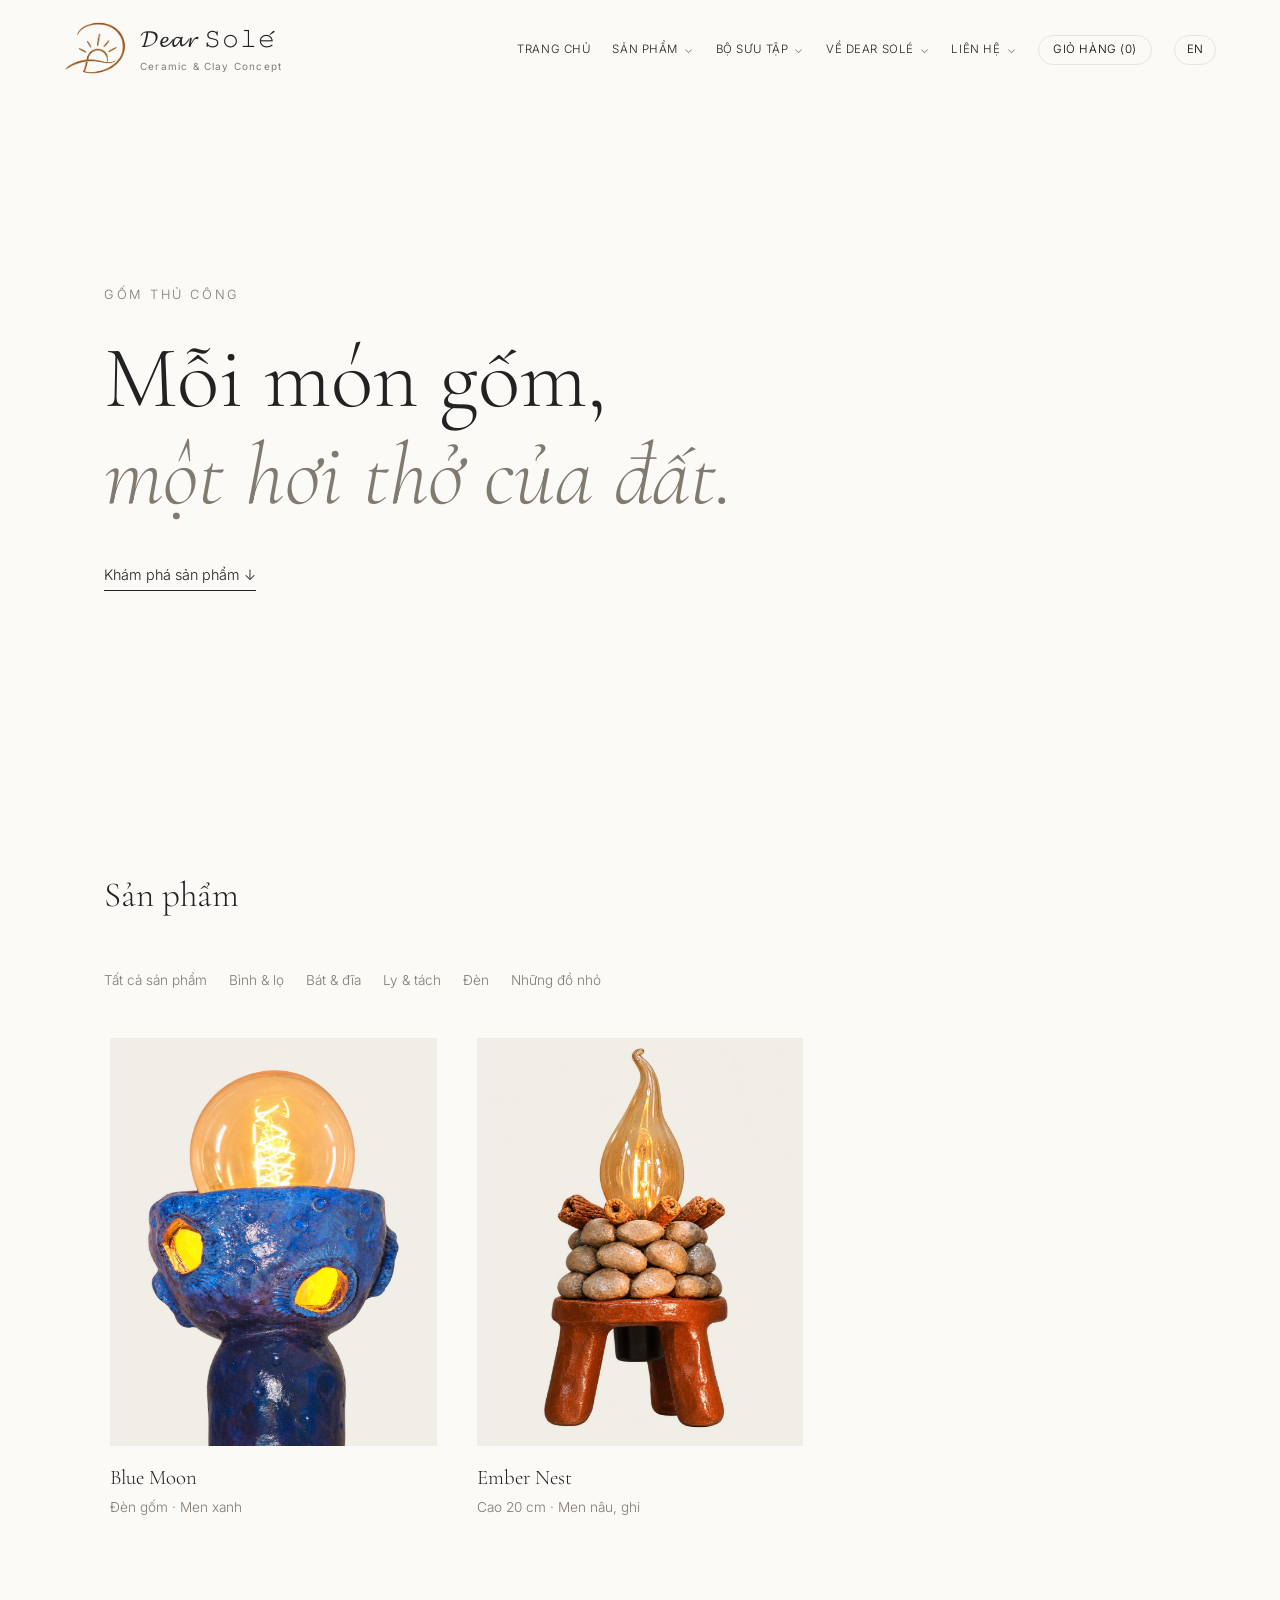
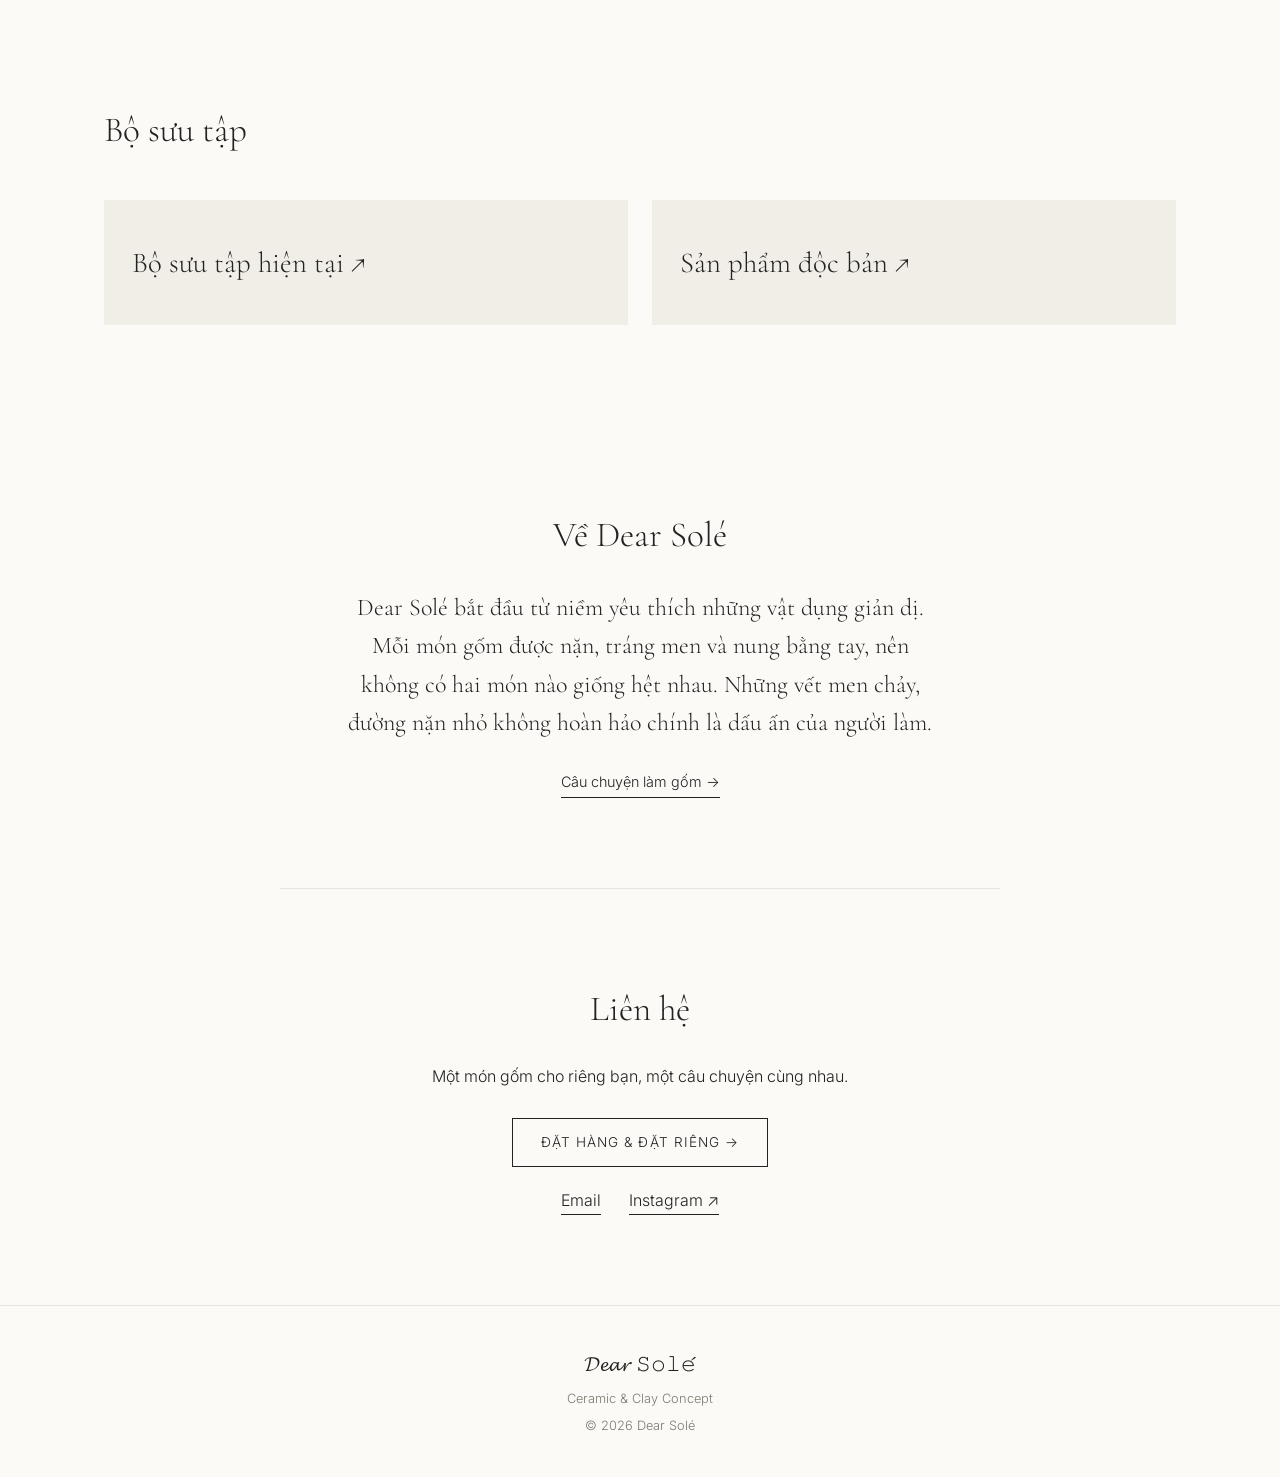
==== index.html @ e0fcdf58 "Remove sample products, keep Blue Moon and Ember Nest Co-Authored-By: Claude Sonnet 5.5 <noreply@ant" ====
<!doctype html>
<html lang="vi">
<head>
<meta charset="utf-8">
<meta name="viewport" content="width=device-width, initial-scale=1">
<title>Gốm thủ công — Dear Solé</title>
<meta name="description" content="Dear Solé — Ceramic &amp; Clay Concept. Khám phá gốm thủ công, bộ sưu tập và những món gốm dành cho đời sống hàng ngày.">
<link rel="canonical" href="https://loanbritavril.github.io/gomconcept/">
<link rel="preconnect" href="https://fonts.googleapis.com">
<link rel="preconnect" href="https://fonts.gstatic.com" crossorigin>
<link href="https://fonts.googleapis.com/css2?family=Cormorant+Garamond:ital,wght@0,300;0,400;1,300&family=Inter:wght@300;400;500&display=swap" rel="stylesheet">
<link rel="stylesheet" href="./assets/style.css">
</head>
<body>
<header class="nav">
  <a href="./" class="logo" aria-label="Dear Solé — Ceramic &amp; Clay Concept">
    <span class="logo-mark"><img src="./assets/exec-b38fa0b2-671f-40af-9a76-47e898eaf617.png" alt="" width="1254" height="1254"></span>
    <span class="logo-text"><span class="logo-name">𝓓𝓮𝓪𝓻 𝚂𝚘𝚕𝚎́</span><span class="logo-tagline">Ceramic &amp; Clay Concept</span></span>
  </a>
  <button class="menu-toggle" id="menuToggle" aria-expanded="false" aria-controls="mainNav" data-vi="Menu" data-en="Menu">Menu</button>
  <nav id="mainNav" aria-label="Điều hướng chính">
    <a href="./" data-vi="Trang chủ" data-en="Home">Trang chủ</a>
    <details class="nav-group"><summary data-vi="Sản phẩm" data-en="Products">Sản phẩm</summary><div class="dropdown">
      <a href="./san-pham/" data-vi="Tất cả sản phẩm" data-en="All products">Tất cả sản phẩm</a>
      <a href="./san-pham/binh-lo/" data-vi="Bình &amp; lọ" data-en="Vases &amp; vessels">Bình &amp; lọ</a>
      <a href="./san-pham/bat-dia/" data-vi="Bát &amp; đĩa" data-en="Bowls &amp; plates">Bát &amp; đĩa</a>
      <a href="./san-pham/ly-tach/" data-vi="Ly &amp; tách" data-en="Cups &amp; mugs">Ly &amp; tách</a>
      <a href="./san-pham/den/" data-vi="Đèn" data-en="Lamps">Đèn</a>
      <a href="./san-pham/nhung-do-nho/" data-vi="Những đồ nhỏ" data-en="Small objects">Những đồ nhỏ</a>
    </div></details>
    <details class="nav-group"><summary data-vi="Bộ sưu tập" data-en="Collections">Bộ sưu tập</summary><div class="dropdown">
      <a href="./bo-suu-tap/" data-vi="Bộ sưu tập hiện tại" data-en="Current collection">Bộ sưu tập hiện tại</a>
      <a href="./bo-suu-tap/doc-ban/" data-vi="Sản phẩm độc bản" data-en="One of a kind">Sản phẩm độc bản</a>
    </div></details>
    <details class="nav-group"><summary data-vi="Về Dear Solé" data-en="About Dear Solé">Về Dear Solé</summary><div class="dropdown">
      <a href="./ve-dear-sole/" data-vi="Câu chuyện làm gốm" data-en="Our pottery story">Câu chuyện làm gốm</a>
    </div></details>
    <details class="nav-group"><summary data-vi="Liên hệ" data-en="Contact">Liên hệ</summary><div class="dropdown">
      <a href="./lien-he/" data-vi="Đặt hàng &amp; đặt riêng" data-en="Orders &amp; commissions">Đặt hàng &amp; đặt riêng</a>
      <a href="mailto:dearsoleconcept@gmail.com">Email</a>
      <a href="https://www.instagram.com/dearsole.concept/" target="_blank" rel="noopener">Instagram ↗</a>
    </div></details>
    <button id="cartBtn" class="cart-btn" aria-label="Giỏ hàng / Cart"><span data-vi="Giỏ hàng" data-en="Cart">Giỏ hàng</span> (<span id="cartCount">0</span>)</button>
    <button id="lang" aria-label="Đổi ngôn ngữ / Switch language">EN</button>
  </nav>
</header>
<main id="top"><section class="hero"><p class="eyebrow" data-vi="Gốm thủ công" data-en="Handmade ceramics">Gốm thủ công</p><h1  data-vi="Mỗi món gốm,&lt;br&gt;&lt;em&gt;một hơi thở của đất.&lt;/em&gt;" data-en="Every piece,&lt;br&gt;&lt;em&gt;a breath of clay.&lt;/em&gt;">Mỗi món gốm,<br><em>một hơi thở của đất.</em></h1><a class="link" href="./san-pham/" data-vi="Khám phá sản phẩm ↓" data-en="Explore our pieces ↓">Khám phá sản phẩm ↓</a></section><section id="products"><div class="head"><h2  data-vi="Sản phẩm" data-en="Products">Sản phẩm</h2></div><div class="filters category-links" aria-label="Danh mục sản phẩm"><a href="./san-pham/" data-vi="Tất cả sản phẩm" data-en="All products">Tất cả sản phẩm</a><a href="./san-pham/binh-lo/" data-vi="Bình &amp; lọ" data-en="Vases &amp; vessels">Bình & lọ</a><a href="./san-pham/bat-dia/" data-vi="Bát &amp; đĩa" data-en="Bowls &amp; plates">Bát & đĩa</a><a href="./san-pham/ly-tach/" data-vi="Ly &amp; tách" data-en="Cups &amp; mugs">Ly & tách</a><a href="./san-pham/den/" data-vi="Đèn" data-en="Lamps">Đèn</a><a href="./san-pham/nhung-do-nho/" data-vi="Những đồ nhỏ" data-en="Small objects">Những đồ nhỏ</a></div><div class="grid"><button class="card" data-id="7"><div class="thumb"><img src="./assets/img/blue-moon-01.jpg" alt="Blue Moon" loading="lazy"></div><h3  data-vi="Blue Moon" data-en="Blue Moon">Blue Moon</h3><p  data-vi="Đèn gốm · Men xanh" data-en="Ceramic lamp · Blue glaze">Đèn gốm · Men xanh</p></button><button class="card" data-id="8"><div class="thumb"><img src="./assets/img/ember-nest-01.jpg" alt="Ember Nest" loading="lazy"></div><h3  data-vi="Ember Nest" data-en="Ember Nest">Ember Nest</h3><p  data-vi="Cao 20 cm · Men nâu, ghi" data-en="H 20 cm · Brown, grey glaze">Cao 20 cm · Men nâu, ghi</p></button></div></section><section id="collection"><div class="head"><h2  data-vi="Bộ sưu tập" data-en="Collections">Bộ sưu tập</h2></div><div class="collection-links"><a href="./bo-suu-tap/" data-vi="Bộ sưu tập hiện tại ↗" data-en="Current collection ↗">Bộ sưu tập hiện tại ↗</a><a href="./bo-suu-tap/doc-ban/" data-vi="Sản phẩm độc bản ↗" data-en="One of a kind ↗">Sản phẩm độc bản ↗</a></div></section><section id="story" class="story"><h2  data-vi="Về Dear Solé" data-en="About Dear Solé">Về Dear Solé</h2><p  data-vi="Dear Solé bắt đầu từ niềm yêu thích những vật dụng giản dị. Mỗi món gốm được nặn, tráng men và nung bằng tay, nên không có hai món nào giống hệt nhau. Những vết men chảy, đường nặn nhỏ không hoàn hảo chính là dấu ấn của người làm." data-en="Dear Solé began with a love for simple, everyday objects. Each piece is shaped, glazed and fired by hand, so no two are alike. Every drip of glaze and slight imperfection is the maker’s mark.">Dear Solé bắt đầu từ niềm yêu thích những vật dụng giản dị. Mỗi món gốm được nặn, tráng men và nung bằng tay, nên không có hai món nào giống hệt nhau. Những vết men chảy, đường nặn nhỏ không hoàn hảo chính là dấu ấn của người làm.</p><a class="link" href="./ve-dear-sole/" data-vi="Câu chuyện làm gốm →" data-en="Our pottery story →">Câu chuyện làm gốm →</a></section><section id="contact" class="contact"><h2  data-vi="Liên hệ" data-en="Contact">Liên hệ</h2><p  data-vi="Một món gốm cho riêng bạn, một câu chuyện cùng nhau." data-en="A piece of pottery for you, a story to share.">Một món gốm cho riêng bạn, một câu chuyện cùng nhau.</p><a class="btn" href="./lien-he/" data-vi="Đặt hàng &amp; đặt riêng →" data-en="Orders &amp; commissions →">Đặt hàng & đặt riêng →</a><p class="links"><a href="mailto:dearsoleconcept@gmail.com">Email</a><a href="https://www.instagram.com/dearsole.concept/" target="_blank" rel="noopener">Instagram ↗</a></p></section></main>
<footer><a href="./">𝓓𝓮𝓪𝓻 𝚂𝚘𝚕𝚎́</a><p>Ceramic &amp; Clay Concept</p><p>© <span id="y">2026</span> Dear Solé</p></footer>
<div class="modal" id="modal" role="dialog" aria-modal="true" aria-labelledby="mName" hidden>
  <div class="box"><button class="close" id="close" aria-label="Đóng / Close">×</button>
    <div class="img" id="mImg"></div><div class="info"><h3 id="mName"></h3><p id="mDesc"></p><p class="meta" id="mMeta"></p><p class="price" id="mPrice"></p><div class="gallery-thumbs" id="mGallery" aria-label="Ảnh sản phẩm / Product photos"></div>
    <div class="actions"><button type="button" class="btn btn-solid" id="mAdd"></button> <a class="btn" id="mBuy" href="./lien-he/" data-contact="./lien-he/"></a></div></div>
  </div>
</div>
<div class="cart-overlay" id="cartOverlay" hidden></div>
<aside class="cart" id="cart" role="dialog" aria-modal="true" aria-labelledby="cartTitle" hidden>
  <div class="cart-head"><h2 id="cartTitle" data-vi="Giỏ hàng" data-en="Your cart">Giỏ hàng</h2><button class="close" id="cartClose" aria-label="Đóng / Close">×</button></div>
  <div class="cart-body">
    <p class="cart-empty" id="cartEmpty" data-vi="Giỏ hàng đang trống." data-en="Your cart is empty.">Giỏ hàng đang trống.</p>
    <ul class="cart-items" id="cartItems"></ul>
    <p class="cart-total" id="cartTotal"></p>
    <form id="orderForm" novalidate>
      <h3 data-vi="Thông tin nhận hàng" data-en="Delivery details">Thông tin nhận hàng</h3>
      <label><span data-vi="Họ tên *" data-en="Full name *">Họ tên *</span><input name="name" required autocomplete="name"></label>
      <label><span data-vi="Số điện thoại *" data-en="Phone *">Số điện thoại *</span><input name="phone" type="tel" required autocomplete="tel"></label>
      <label><span data-vi="Địa chỉ giao hàng *" data-en="Delivery address *">Địa chỉ giao hàng *</span><textarea name="address" rows="2" required autocomplete="street-address"></textarea></label>
      <label><span data-vi="Email" data-en="Email">Email</span><input name="email" type="email" autocomplete="email"></label>
      <label><span data-vi="Ghi chú" data-en="Note">Ghi chú</span><textarea name="note" rows="2"></textarea></label>
      <p class="form-error" id="orderError" role="alert" hidden></p>
      <button class="btn btn-solid" type="submit" data-vi="Gửi đơn hàng qua email" data-en="Send order by email">Gửi đơn hàng qua email</button>
      <p class="cart-help" data-vi="Đơn sẽ mở trong ứng dụng email của bạn để gửi tới Dear Solé. Chúng tôi sẽ liên hệ xác nhận đơn, phí giao hàng và cách thanh toán." data-en="Your email app will open with the order ready to send to Dear Solé. We will contact you to confirm the order, shipping and payment.">Đơn sẽ mở trong ứng dụng email của bạn để gửi tới Dear Solé. Chúng tôi sẽ liên hệ xác nhận đơn, phí giao hàng và cách thanh toán.</p>
      <div class="cart-fallback" id="cartFallback" hidden>
        <p data-vi="Email chưa mở? Sao chép đơn và gửi tới dearsoleconcept@gmail.com hoặc nhắn Instagram." data-en="Email did not open? Copy the order and send it to dearsoleconcept@gmail.com or message us on Instagram.">Email chưa mở? Sao chép đơn và gửi tới dearsoleconcept@gmail.com hoặc nhắn Instagram.</p>
        <button type="button" class="link-btn" id="copyOrder" data-vi="Sao chép đơn hàng" data-en="Copy order">Sao chép đơn hàng</button>
        <button type="button" class="link-btn" id="clearCart" data-vi="Xóa giỏ hàng" data-en="Clear cart">Xóa giỏ hàng</button>
      </div>
    </form>
  </div>
</aside>
<script src="./assets/products.js"></script><script src="./assets/app.js"></script>
</body></html>
---- assets/style.css ----
:root{--bg:#fbfaf7;--ink:#222;--mute:#807a70;--line:#e8e4dc;--max:1200px}
*{box-sizing:border-box;margin:0}
html{scroll-behavior:smooth}
body{background:var(--bg);color:var(--ink);font:300 16px/1.7 Inter,sans-serif}
a{color:inherit;text-decoration:none}
h1,h2,h3,.logo{font-family:"Cormorant Garamond",serif;font-weight:300}
.nav{position:sticky;top:0;z-index:5;display:flex;justify-content:space-between;align-items:center;padding:18px 5vw;background:rgba(251,250,247,.92);backdrop-filter:blur(8px)}
.logo{display:flex;align-items:center;gap:12px;flex-shrink:0}
.logo-mark{display:block;position:relative;width:64px;height:64px;overflow:hidden;flex-shrink:0}
.logo-mark img{position:absolute;width:202.26%;height:auto;max-width:none;left:-50%;top:-59%}
.logo-text{display:flex;flex-direction:column;gap:6px}
.logo-name{font-size:1.5rem;letter-spacing:.04em;line-height:1.2}
.logo-tagline{font:400 .62rem/1.4 Inter,sans-serif;letter-spacing:.12em;color:var(--mute)}
.nav nav{display:flex;gap:28px;align-items:center;font-size:.85rem;letter-spacing:.08em;text-transform:uppercase}
.nav a:hover{color:var(--mute)}
#lang{background:none;border:1px solid var(--line);padding:4px 12px;font:inherit;cursor:pointer;border-radius:20px}
section{max-width:var(--max);margin:0 auto;padding:90px 5vw}
.hero{min-height:75vh;display:flex;flex-direction:column;justify-content:center}
.eyebrow{font-size:.8rem;letter-spacing:.2em;text-transform:uppercase;color:var(--mute);margin-bottom:24px}
h1{font-size:clamp(2.6rem,7vw,5.5rem);line-height:1.1}h1 em{color:var(--mute)}
.link{margin-top:40px;font-size:.9rem;border-bottom:1px solid var(--ink);align-self:flex-start;padding-bottom:2px}
h2{font-size:2.2rem}
.head{display:flex;justify-content:space-between;align-items:end;flex-wrap:wrap;gap:20px;margin-bottom:40px}
.filters{display:flex;gap:18px;flex-wrap:wrap}
.filters button{background:none;border:0;font:inherit;font-size:.85rem;color:var(--mute);cursor:pointer;padding:2px 0;border-bottom:1px solid transparent}
.filters button.on,.filters button:hover{color:var(--ink);border-color:var(--ink)}
.grid{display:grid;grid-template-columns:repeat(auto-fill,minmax(260px,1fr));gap:40px 28px}
.card{cursor:pointer;background:none;border:0;text-align:left;font:inherit;color:inherit}
.thumb{aspect-ratio:4/5;background:#f1eee7;display:grid;place-items:center;overflow:hidden;transition:background .3s}
.thumb svg,.thumb img{width:55%;transition:transform .5s}
.thumb img{width:100%;height:100%;object-fit:cover}
.card:hover .thumb{background:#ebe7de}.card:hover .thumb svg{transform:scale(1.05)}
.card h3{font-size:1.3rem;margin-top:14px}.card p{font-size:.85rem;color:var(--mute)}
.story,.contact{text-align:center;max-width:720px}
.story h2,.contact h2{margin-bottom:24px}
.story p{font-family:"Cormorant Garamond",serif;font-size:1.5rem;line-height:1.6}
.contact{border-top:1px solid var(--line)}.links{margin-top:20px;display:flex;gap:28px;justify-content:center}
.links a{border-bottom:1px solid var(--ink)}
footer{text-align:center;padding:40px;font-size:.8rem;color:var(--mute)}
.modal{position:fixed;inset:0;background:rgba(251,250,247,.96);z-index:10;display:grid;place-items:center;padding:20px}
.modal[hidden]{display:none}
.box{display:grid;grid-template-columns:1fr 1fr;gap:50px;max-width:960px;width:100%;position:relative;align-items:center}
.box .img{aspect-ratio:4/5;background:#f1eee7;display:grid;place-items:center}
.box .img svg{width:55%}.box .img img{width:100%;height:100%;object-fit:cover}
.info h3{font-size:2.4rem}.info p{margin-top:12px}.meta{color:var(--mute);font-size:.85rem}
.btn{display:inline-block;margin-top:28px;padding:12px 28px;border:1px solid var(--ink);font-size:.85rem;letter-spacing:.08em;text-transform:uppercase}
.btn:hover{background:var(--ink);color:var(--bg)}
.close{position:absolute;top:-40px;right:0;background:none;border:0;font-size:2rem;cursor:pointer}
@media(max-width:700px){.box{grid-template-columns:1fr;gap:20px;max-height:90vh;overflow:auto}.nav nav{gap:14px;font-size:.7rem}.nav{flex-wrap:wrap;gap:16px}.logo-mark{width:52px;height:52px}.logo-name{font-size:1.3rem}.logo-tagline{font-size:.58rem}.nav nav{flex-wrap:wrap} }
/* Site navigation and static catalogue pages */
.nav{gap:28px}.nav nav{gap:22px;font-size:.72rem;letter-spacing:.05em}
.nav-group{position:relative}.nav-group summary{cursor:pointer;list-style:none;white-space:nowrap;padding:10px 0}
.nav-group summary::-webkit-details-marker{display:none}.nav-group summary::after{content:'⌄';margin-left:6px;color:var(--mute)}
.dropdown{position:absolute;top:100%;left:-20px;min-width:220px;background:var(--bg);border:1px solid var(--line);padding:12px;box-shadow:0 12px 28px #2221;display:flex;flex-direction:column;gap:0;text-transform:none;letter-spacing:0;font-size:.85rem}
.dropdown a{padding:9px 12px}.dropdown a:hover,.dropdown a:focus-visible{background:#f1eee7}
.nav-group:last-of-type .dropdown{left:auto;right:0}.menu-toggle{display:none}
a:focus-visible,button:focus-visible,summary:focus-visible{outline:2px solid #9c7143;outline-offset:5px}
.page-intro{padding-bottom:28px}.page-intro h1{font-size:clamp(2.5rem,5vw,4.4rem);margin:28px 0 18px}.page-intro>p{color:var(--mute);max-width:620px}
.breadcrumb{font-size:.8rem;color:var(--mute);border-bottom:1px solid var(--line)}
.catalogue{padding-top:28px;min-height:45vh}.category-links{margin-bottom:40px;gap:22px}.category-links a{font-size:.85rem;color:var(--mute);padding:4px 0;border-bottom:1px solid transparent}.category-links .on,.category-links a:hover{color:var(--ink);border-color:var(--ink)}
.collection-links{display:grid;grid-template-columns:1fr 1fr;gap:24px}.collection-links a{padding:44px 28px;background:#f1eee7;font:300 1.8rem/1.3 'Cormorant Garamond',serif}.collection-links a:hover{background:#ebe7de}
.empty{padding:65px 24px;text-align:center;background:#f1eee7}.empty h2{margin-bottom:18px}.empty p{max-width:540px;margin:auto;color:var(--mute)}.empty .link,.story>.link{display:inline-block;margin-top:28px}
.article{padding-top:32px;max-width:800px}.article h2{margin-top:38px}.article p{margin-top:20px}.article.story p{font-size:1.4rem}.contact-options{display:grid;grid-template-columns:1fr 1fr;gap:24px;margin-top:36px}.contact-options a{border-bottom:1px solid var(--line);overflow-wrap:anywhere}
footer{border-top:1px solid var(--line)}footer>a{font-size:1.3rem;color:var(--ink)}footer p{margin-top:6px}
@media(max-width:1100px){.nav{flex-wrap:wrap}.menu-toggle{display:block;margin-left:auto;background:none;border:1px solid var(--line);padding:8px 14px;font:inherit;font-size:.8rem;cursor:pointer}.nav nav{display:none;width:100%;align-items:stretch;flex-direction:column;gap:6px}.nav nav.is-open{display:flex}.nav nav>a{padding:10px 0}.nav-group summary{padding:10px 0}.dropdown,.nav-group:last-of-type .dropdown{position:static;box-shadow:none;border:0;border-left:1px solid var(--line);margin:0 0 10px 8px;min-width:0;background:transparent}#lang{align-self:flex-start}.nav{padding:14px 5vw}.nav:has(.is-open){max-height:90vh;overflow-y:auto}}
@media(max-width:700px){.collection-links,.contact-options{grid-template-columns:1fr}.page-intro{padding-top:50px}section{scroll-margin-top:110px}.category-links{gap:12px 20px}.empty{padding:40px 20px}}
.gallery-thumbs{display:flex;gap:12px;margin-top:24px}.gallery-thumbs button{width:64px;height:80px;padding:3px;background:transparent;border:1px solid var(--line);cursor:pointer}.gallery-thumbs button[aria-pressed="true"]{border-color:var(--ink)}.gallery-thumbs img{width:100%;height:100%;object-fit:cover}.box .img{overflow:hidden}.box .img img{object-fit:contain}.box{max-height:85vh}.box .img{max-height:75vh}.thumb:has(img){background:#eee9e1}
@media(max-width:700px){.box .close{top:8px;right:8px;z-index:2;width:40px;height:40px;border-radius:50%;background:var(--bg);line-height:1}.box .img{max-height:none}}

/* Giỏ hàng */
.cart-btn{background:none;border:1px solid var(--line);padding:4px 14px;font:inherit;cursor:pointer;border-radius:20px;text-transform:inherit;letter-spacing:inherit}
.cart-btn:hover{border-color:var(--ink)}
.price{margin-top:10px;font-size:1.05rem}
.actions{display:flex;flex-wrap:wrap;gap:12px;align-items:center}
.btn-solid{background:var(--ink);color:var(--bg);cursor:pointer;font-family:inherit}
.btn-solid:hover{background:transparent;color:var(--ink)}
button.btn{font-family:inherit}
.cart-overlay{position:fixed;inset:0;background:rgba(34,34,34,.35);z-index:20}
.cart{position:fixed;top:0;right:0;bottom:0;width:min(440px,100vw);background:var(--bg);z-index:21;display:flex;flex-direction:column;box-shadow:-8px 0 30px rgba(0,0,0,.08)}
.cart[hidden],.cart-overlay[hidden]{display:none}
.cart-head{display:flex;justify-content:space-between;align-items:center;padding:20px 24px;border-bottom:1px solid var(--line)}
.cart-head h2{font-size:1.8rem}
.cart-head .close{background:none;border:0;font-size:2rem;cursor:pointer;line-height:1;width:40px;height:40px}
.cart-body{overflow:auto;padding:16px 24px 32px}
.cart-items{list-style:none;padding:0}
.cart-items li{display:grid;grid-template-columns:64px 1fr auto;gap:12px;align-items:center;padding:12px 0;border-bottom:1px solid var(--line)}
.cart-items .ci-img{width:64px;height:64px;background:#f1eee7;display:grid;place-items:center;overflow:hidden}
.cart-items .ci-img img{width:100%;height:100%;object-fit:cover}
.cart-items .ci-img svg{width:70%;height:70%}
.ci-name{font-family:"Cormorant Garamond",serif;font-size:1.15rem;line-height:1.2}
.ci-price{font-size:.85rem;color:var(--mute)}
.ci-qty{display:inline-flex;align-items:center;gap:6px;margin-top:6px}
.ci-qty button,.ci-remove{background:none;border:1px solid var(--line);width:28px;height:28px;cursor:pointer;font:inherit;border-radius:50%}
.ci-qty button:hover,.ci-remove:hover{border-color:var(--ink)}
.ci-remove{border:0;color:var(--mute);width:auto;padding:0 6px;font-size:.8rem;text-decoration:underline}
.cart-total{margin:16px 0 4px;font-size:1.1rem;text-align:right}
.cart-total small{display:block;color:var(--mute);font-size:.8rem}
#orderForm{margin-top:20px;display:grid;gap:12px}
#orderForm h3{font-size:1.4rem}
#orderForm label{display:grid;gap:4px;font-size:.85rem;color:var(--mute)}
#orderForm input,#orderForm textarea{font:inherit;color:var(--ink);padding:10px 12px;border:1px solid var(--line);background:#fff;border-radius:0}
#orderForm input:focus,#orderForm textarea:focus{outline:1px solid var(--ink)}
#orderForm .btn{margin-top:8px;justify-self:start}
.form-error{color:#a33;font-size:.85rem}
.cart-help,.cart-fallback p{font-size:.8rem;color:var(--mute);line-height:1.5}
.cart-fallback{display:grid;gap:8px;padding:12px;border:1px dashed var(--line)}
.link-btn{background:none;border:0;padding:0;font:inherit;font-size:.85rem;text-decoration:underline;cursor:pointer;text-align:left;justify-self:start}
@media(max-width:1100px){.cart-btn{align-self:flex-start}}
.cart-fallback[hidden],#orderForm[hidden]{display:none}
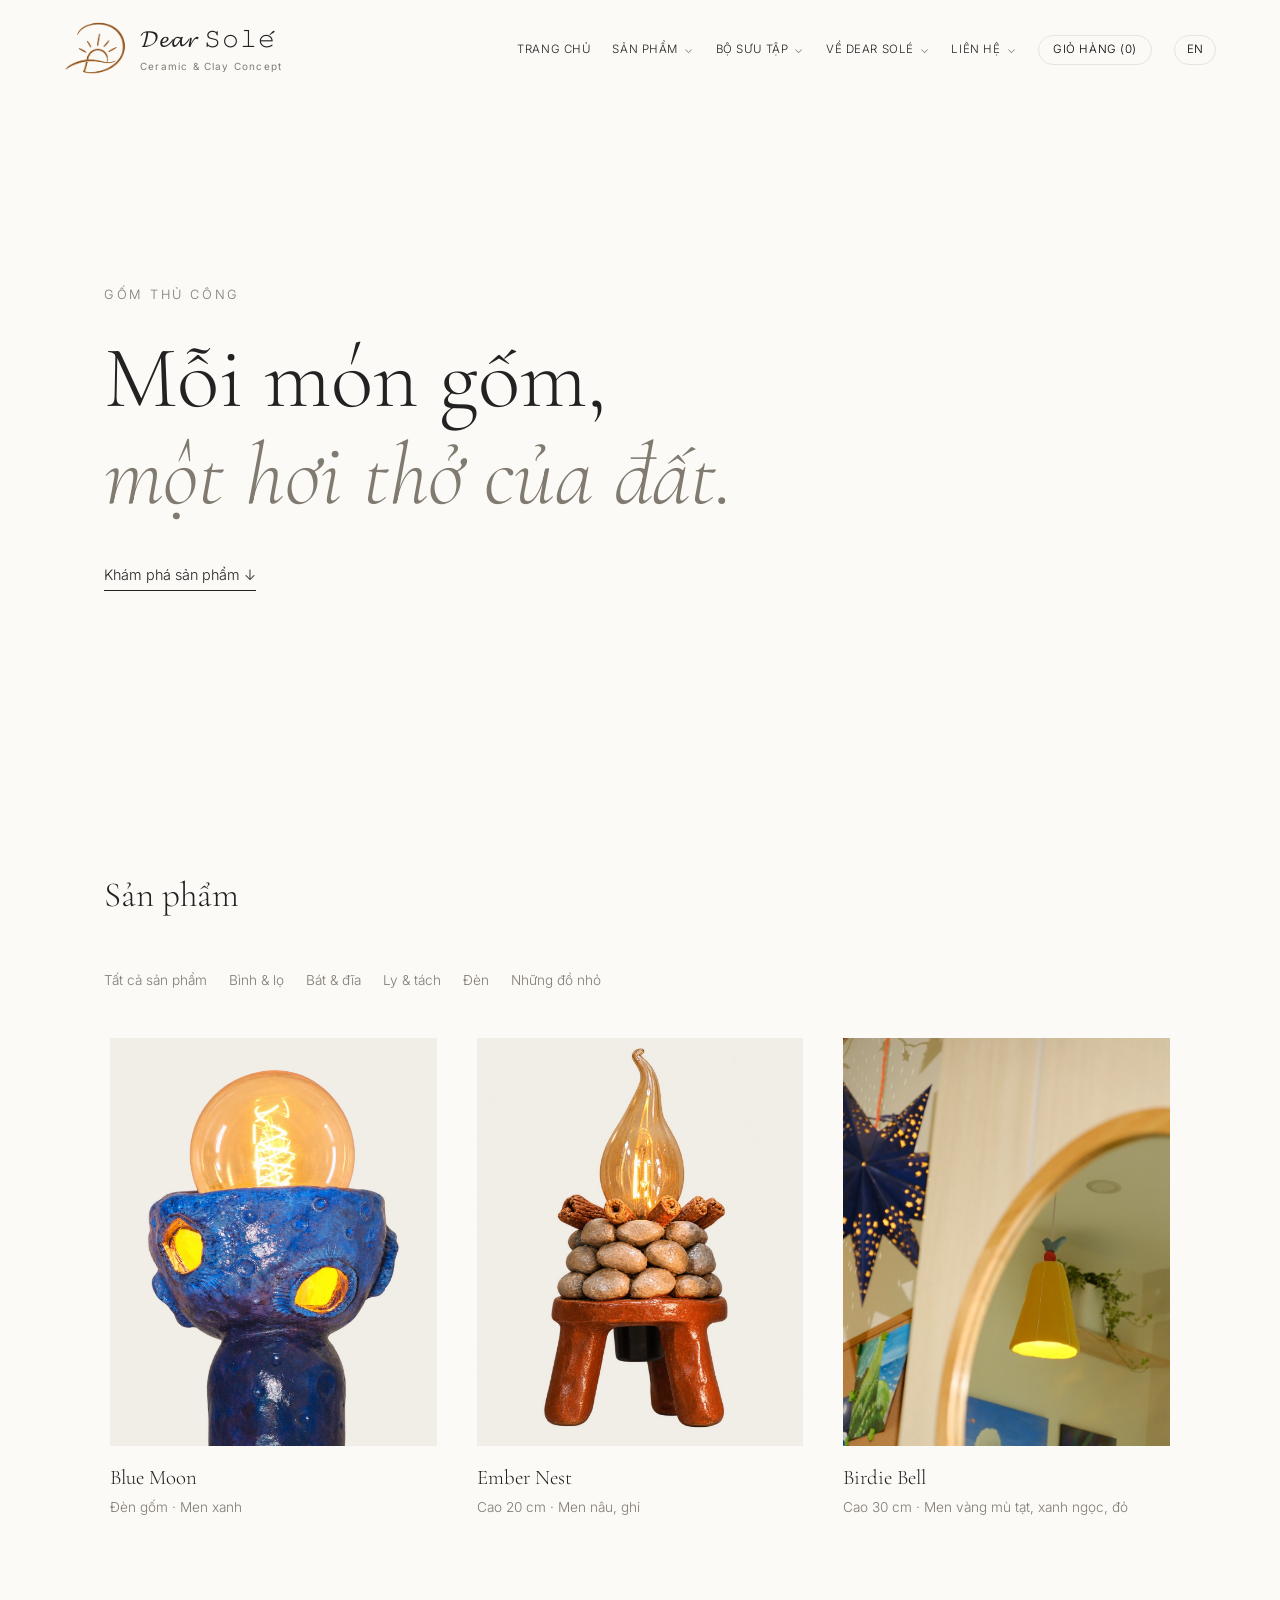
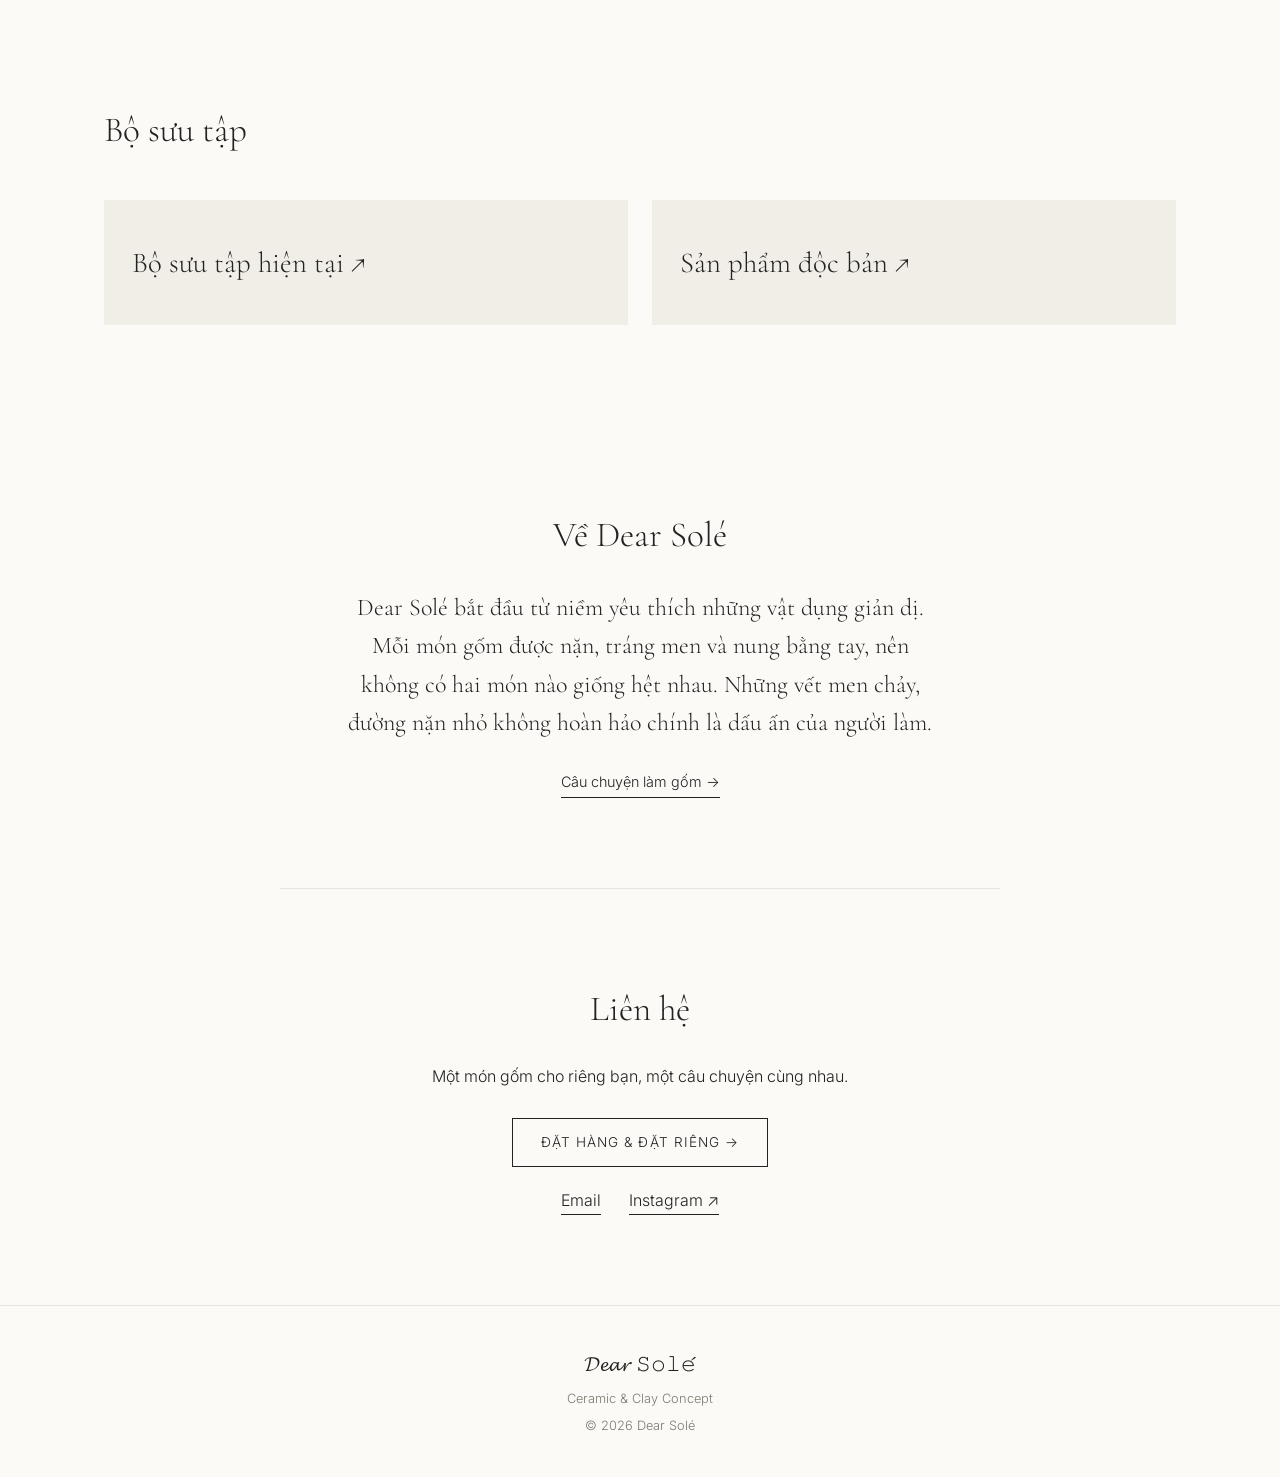
==== commit 8623485a: "Add Birdie Bell lamp and Mood Bloom magnet set - Birdie Bell (lamp, 699,000 VND) - Mood Bloom (small" ====
--- a/index.html
+++ b/index.html
@@ -44,7 +44,7 @@
     <button id="lang" aria-label="Đổi ngôn ngữ / Switch language">EN</button>
   </nav>
 </header>
-<main id="top"><section class="hero"><p class="eyebrow" data-vi="Gốm thủ công" data-en="Handmade ceramics">Gốm thủ công</p><h1  data-vi="Mỗi món gốm,&lt;br&gt;&lt;em&gt;một hơi thở của đất.&lt;/em&gt;" data-en="Every piece,&lt;br&gt;&lt;em&gt;a breath of clay.&lt;/em&gt;">Mỗi món gốm,<br><em>một hơi thở của đất.</em></h1><a class="link" href="./san-pham/" data-vi="Khám phá sản phẩm ↓" data-en="Explore our pieces ↓">Khám phá sản phẩm ↓</a></section><section id="products"><div class="head"><h2  data-vi="Sản phẩm" data-en="Products">Sản phẩm</h2></div><div class="filters category-links" aria-label="Danh mục sản phẩm"><a href="./san-pham/" data-vi="Tất cả sản phẩm" data-en="All products">Tất cả sản phẩm</a><a href="./san-pham/binh-lo/" data-vi="Bình &amp; lọ" data-en="Vases &amp; vessels">Bình & lọ</a><a href="./san-pham/bat-dia/" data-vi="Bát &amp; đĩa" data-en="Bowls &amp; plates">Bát & đĩa</a><a href="./san-pham/ly-tach/" data-vi="Ly &amp; tách" data-en="Cups &amp; mugs">Ly & tách</a><a href="./san-pham/den/" data-vi="Đèn" data-en="Lamps">Đèn</a><a href="./san-pham/nhung-do-nho/" data-vi="Những đồ nhỏ" data-en="Small objects">Những đồ nhỏ</a></div><div class="grid"><button class="card" data-id="7"><div class="thumb"><img src="./assets/img/blue-moon-01.jpg" alt="Blue Moon" loading="lazy"></div><h3  data-vi="Blue Moon" data-en="Blue Moon">Blue Moon</h3><p  data-vi="Đèn gốm · Men xanh" data-en="Ceramic lamp · Blue glaze">Đèn gốm · Men xanh</p></button><button class="card" data-id="8"><div class="thumb"><img src="./assets/img/ember-nest-01.jpg" alt="Ember Nest" loading="lazy"></div><h3  data-vi="Ember Nest" data-en="Ember Nest">Ember Nest</h3><p  data-vi="Cao 20 cm · Men nâu, ghi" data-en="H 20 cm · Brown, grey glaze">Cao 20 cm · Men nâu, ghi</p></button></div></section><section id="collection"><div class="head"><h2  data-vi="Bộ sưu tập" data-en="Collections">Bộ sưu tập</h2></div><div class="collection-links"><a href="./bo-suu-tap/" data-vi="Bộ sưu tập hiện tại ↗" data-en="Current collection ↗">Bộ sưu tập hiện tại ↗</a><a href="./bo-suu-tap/doc-ban/" data-vi="Sản phẩm độc bản ↗" data-en="One of a kind ↗">Sản phẩm độc bản ↗</a></div></section><section id="story" class="story"><h2  data-vi="Về Dear Solé" data-en="About Dear Solé">Về Dear Solé</h2><p  data-vi="Dear Solé bắt đầu từ niềm yêu thích những vật dụng giản dị. Mỗi món gốm được nặn, tráng men và nung bằng tay, nên không có hai món nào giống hệt nhau. Những vết men chảy, đường nặn nhỏ không hoàn hảo chính là dấu ấn của người làm." data-en="Dear Solé began with a love for simple, everyday objects. Each piece is shaped, glazed and fired by hand, so no two are alike. Every drip of glaze and slight imperfection is the maker’s mark.">Dear Solé bắt đầu từ niềm yêu thích những vật dụng giản dị. Mỗi món gốm được nặn, tráng men và nung bằng tay, nên không có hai món nào giống hệt nhau. Những vết men chảy, đường nặn nhỏ không hoàn hảo chính là dấu ấn của người làm.</p><a class="link" href="./ve-dear-sole/" data-vi="Câu chuyện làm gốm →" data-en="Our pottery story →">Câu chuyện làm gốm →</a></section><section id="contact" class="contact"><h2  data-vi="Liên hệ" data-en="Contact">Liên hệ</h2><p  data-vi="Một món gốm cho riêng bạn, một câu chuyện cùng nhau." data-en="A piece of pottery for you, a story to share.">Một món gốm cho riêng bạn, một câu chuyện cùng nhau.</p><a class="btn" href="./lien-he/" data-vi="Đặt hàng &amp; đặt riêng →" data-en="Orders &amp; commissions →">Đặt hàng & đặt riêng →</a><p class="links"><a href="mailto:dearsoleconcept@gmail.com">Email</a><a href="https://www.instagram.com/dearsole.concept/" target="_blank" rel="noopener">Instagram ↗</a></p></section></main>
+<main id="top"><section class="hero"><p class="eyebrow" data-vi="Gốm thủ công" data-en="Handmade ceramics">Gốm thủ công</p><h1  data-vi="Mỗi món gốm,&lt;br&gt;&lt;em&gt;một hơi thở của đất.&lt;/em&gt;" data-en="Every piece,&lt;br&gt;&lt;em&gt;a breath of clay.&lt;/em&gt;">Mỗi món gốm,<br><em>một hơi thở của đất.</em></h1><a class="link" href="./san-pham/" data-vi="Khám phá sản phẩm ↓" data-en="Explore our pieces ↓">Khám phá sản phẩm ↓</a></section><section id="products"><div class="head"><h2  data-vi="Sản phẩm" data-en="Products">Sản phẩm</h2></div><div class="filters category-links" aria-label="Danh mục sản phẩm"><a href="./san-pham/" data-vi="Tất cả sản phẩm" data-en="All products">Tất cả sản phẩm</a><a href="./san-pham/binh-lo/" data-vi="Bình &amp; lọ" data-en="Vases &amp; vessels">Bình & lọ</a><a href="./san-pham/bat-dia/" data-vi="Bát &amp; đĩa" data-en="Bowls &amp; plates">Bát & đĩa</a><a href="./san-pham/ly-tach/" data-vi="Ly &amp; tách" data-en="Cups &amp; mugs">Ly & tách</a><a href="./san-pham/den/" data-vi="Đèn" data-en="Lamps">Đèn</a><a href="./san-pham/nhung-do-nho/" data-vi="Những đồ nhỏ" data-en="Small objects">Những đồ nhỏ</a></div><div class="grid"><button class="card" data-id="7"><div class="thumb"><img src="./assets/img/blue-moon-01.jpg" alt="Blue Moon" loading="lazy"></div><h3  data-vi="Blue Moon" data-en="Blue Moon">Blue Moon</h3><p  data-vi="Đèn gốm · Men xanh" data-en="Ceramic lamp · Blue glaze">Đèn gốm · Men xanh</p></button><button class="card" data-id="8"><div class="thumb"><img src="./assets/img/ember-nest-01.jpg" alt="Ember Nest" loading="lazy"></div><h3  data-vi="Ember Nest" data-en="Ember Nest">Ember Nest</h3><p  data-vi="Cao 20 cm · Men nâu, ghi" data-en="H 20 cm · Brown, grey glaze">Cao 20 cm · Men nâu, ghi</p></button><button class="card" data-id="9"><div class="thumb"><img src="./assets/img/birdie-bell-01.jpg" alt="Birdie Bell" loading="lazy"></div><h3  data-vi="Birdie Bell" data-en="Birdie Bell">Birdie Bell</h3><p  data-vi="Cao 30 cm · Men vàng mù tạt, xanh ngọc, đỏ" data-en="H 30 cm · Mustard yellow, turquoise, red glaze">Cao 30 cm · Men vàng mù tạt, xanh ngọc, đỏ</p></button></div></section><section id="collection"><div class="head"><h2  data-vi="Bộ sưu tập" data-en="Collections">Bộ sưu tập</h2></div><div class="collection-links"><a href="./bo-suu-tap/" data-vi="Bộ sưu tập hiện tại ↗" data-en="Current collection ↗">Bộ sưu tập hiện tại ↗</a><a href="./bo-suu-tap/doc-ban/" data-vi="Sản phẩm độc bản ↗" data-en="One of a kind ↗">Sản phẩm độc bản ↗</a></div></section><section id="story" class="story"><h2  data-vi="Về Dear Solé" data-en="About Dear Solé">Về Dear Solé</h2><p  data-vi="Dear Solé bắt đầu từ niềm yêu thích những vật dụng giản dị. Mỗi món gốm được nặn, tráng men và nung bằng tay, nên không có hai món nào giống hệt nhau. Những vết men chảy, đường nặn nhỏ không hoàn hảo chính là dấu ấn của người làm." data-en="Dear Solé began with a love for simple, everyday objects. Each piece is shaped, glazed and fired by hand, so no two are alike. Every drip of glaze and slight imperfection is the maker’s mark.">Dear Solé bắt đầu từ niềm yêu thích những vật dụng giản dị. Mỗi món gốm được nặn, tráng men và nung bằng tay, nên không có hai món nào giống hệt nhau. Những vết men chảy, đường nặn nhỏ không hoàn hảo chính là dấu ấn của người làm.</p><a class="link" href="./ve-dear-sole/" data-vi="Câu chuyện làm gốm →" data-en="Our pottery story →">Câu chuyện làm gốm →</a></section><section id="contact" class="contact"><h2  data-vi="Liên hệ" data-en="Contact">Liên hệ</h2><p  data-vi="Một món gốm cho riêng bạn, một câu chuyện cùng nhau." data-en="A piece of pottery for you, a story to share.">Một món gốm cho riêng bạn, một câu chuyện cùng nhau.</p><a class="btn" href="./lien-he/" data-vi="Đặt hàng &amp; đặt riêng →" data-en="Orders &amp; commissions →">Đặt hàng & đặt riêng →</a><p class="links"><a href="mailto:dearsoleconcept@gmail.com">Email</a><a href="https://www.instagram.com/dearsole.concept/" target="_blank" rel="noopener">Instagram ↗</a></p></section></main>
 <footer><a href="./">𝓓𝓮𝓪𝓻 𝚂𝚘𝚕𝚎́</a><p>Ceramic &amp; Clay Concept</p><p>© <span id="y">2026</span> Dear Solé</p></footer>
 <div class="modal" id="modal" role="dialog" aria-modal="true" aria-labelledby="mName" hidden>
   <div class="box"><button class="close" id="close" aria-label="Đóng / Close">×</button>
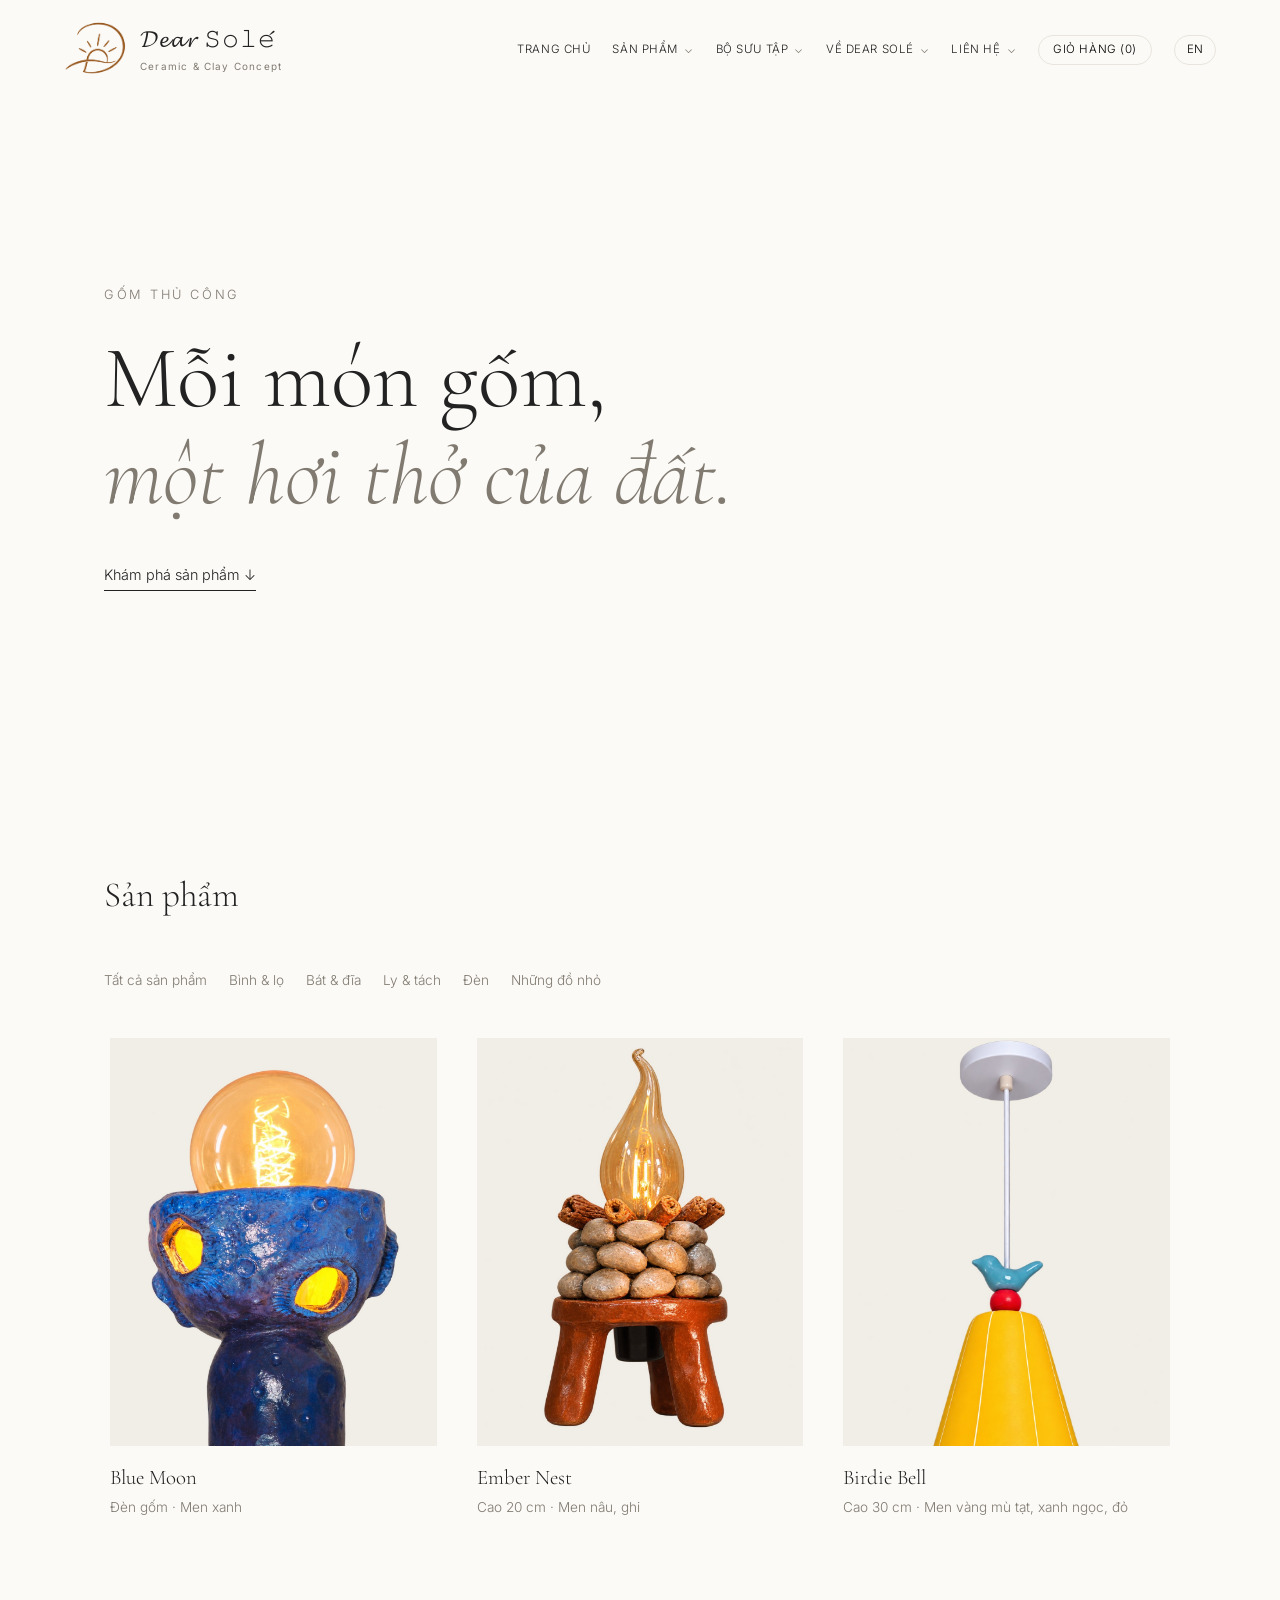
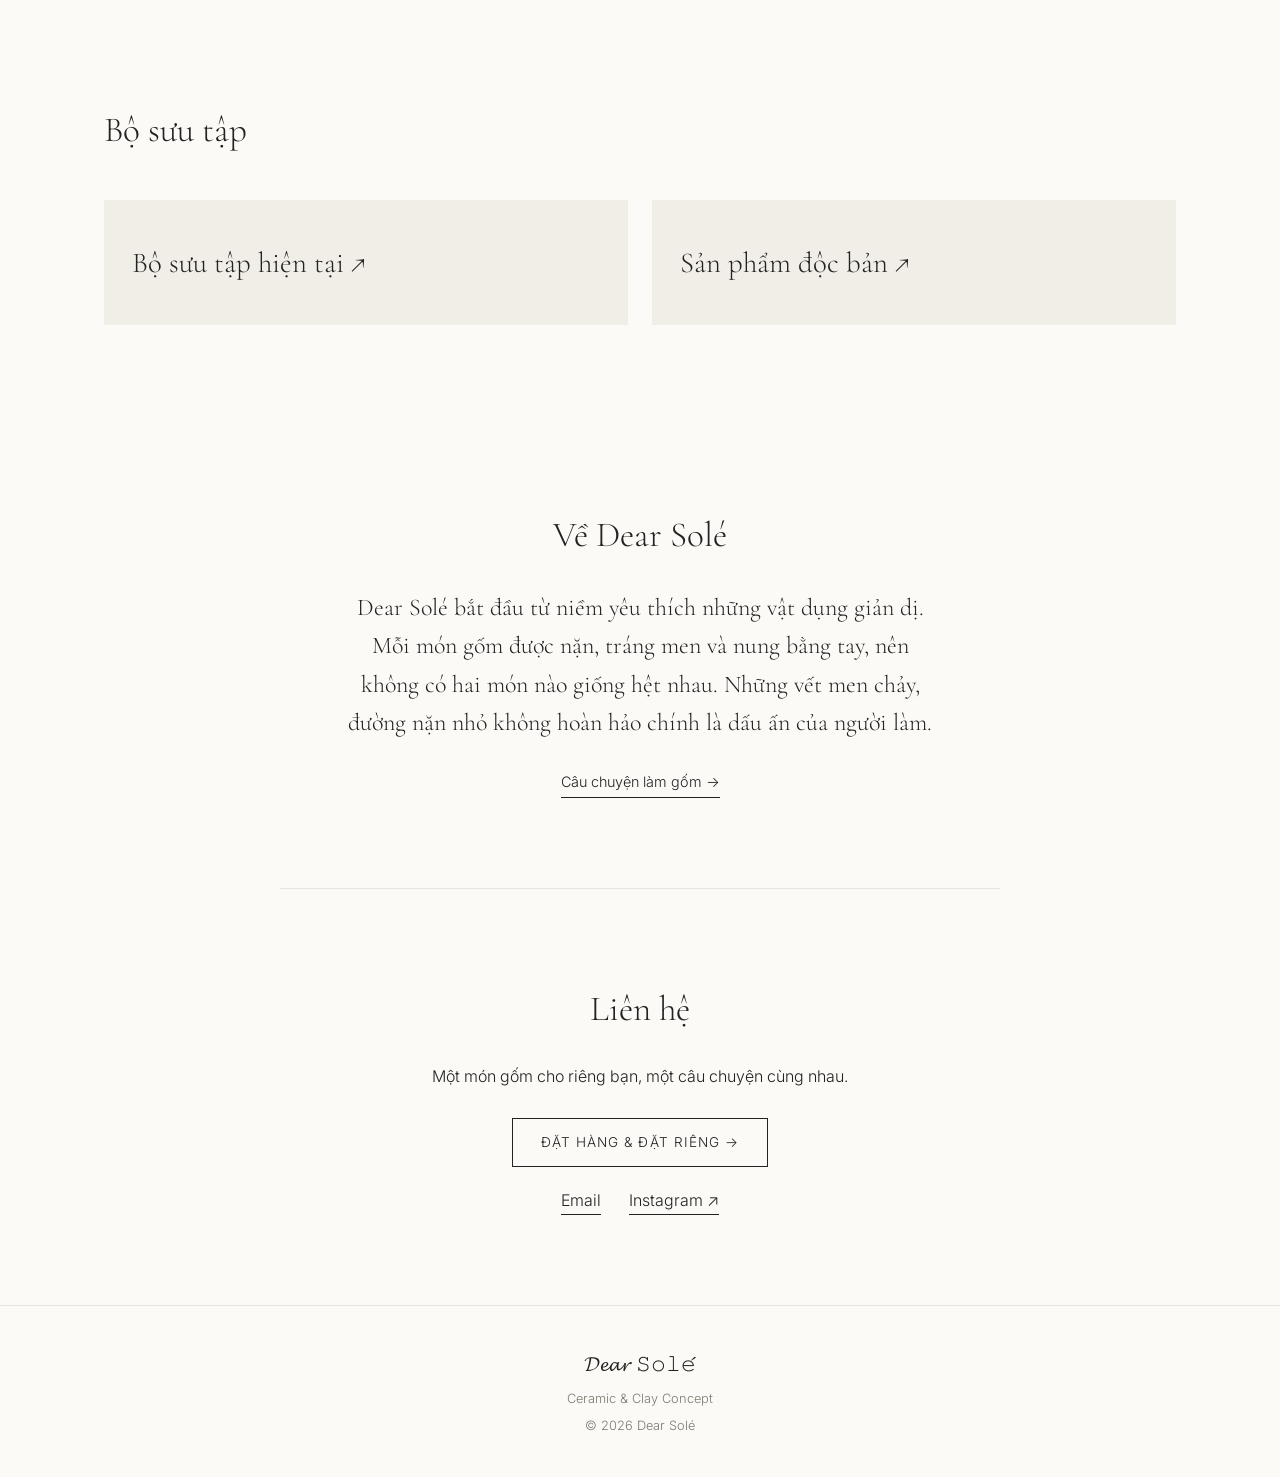
==== commit e6c774f1: "Use new cover filenames for Birdie Bell and Mood Bloom (bust image cache) Covers now load from *-cov" ====
--- a/index.html
+++ b/index.html
@@ -44,7 +44,7 @@
     <button id="lang" aria-label="Đổi ngôn ngữ / Switch language">EN</button>
   </nav>
 </header>
-<main id="top"><section class="hero"><p class="eyebrow" data-vi="Gốm thủ công" data-en="Handmade ceramics">Gốm thủ công</p><h1  data-vi="Mỗi món gốm,&lt;br&gt;&lt;em&gt;một hơi thở của đất.&lt;/em&gt;" data-en="Every piece,&lt;br&gt;&lt;em&gt;a breath of clay.&lt;/em&gt;">Mỗi món gốm,<br><em>một hơi thở của đất.</em></h1><a class="link" href="./san-pham/" data-vi="Khám phá sản phẩm ↓" data-en="Explore our pieces ↓">Khám phá sản phẩm ↓</a></section><section id="products"><div class="head"><h2  data-vi="Sản phẩm" data-en="Products">Sản phẩm</h2></div><div class="filters category-links" aria-label="Danh mục sản phẩm"><a href="./san-pham/" data-vi="Tất cả sản phẩm" data-en="All products">Tất cả sản phẩm</a><a href="./san-pham/binh-lo/" data-vi="Bình &amp; lọ" data-en="Vases &amp; vessels">Bình & lọ</a><a href="./san-pham/bat-dia/" data-vi="Bát &amp; đĩa" data-en="Bowls &amp; plates">Bát & đĩa</a><a href="./san-pham/ly-tach/" data-vi="Ly &amp; tách" data-en="Cups &amp; mugs">Ly & tách</a><a href="./san-pham/den/" data-vi="Đèn" data-en="Lamps">Đèn</a><a href="./san-pham/nhung-do-nho/" data-vi="Những đồ nhỏ" data-en="Small objects">Những đồ nhỏ</a></div><div class="grid"><button class="card" data-id="7"><div class="thumb"><img src="./assets/img/blue-moon-01.jpg" alt="Blue Moon" loading="lazy"></div><h3  data-vi="Blue Moon" data-en="Blue Moon">Blue Moon</h3><p  data-vi="Đèn gốm · Men xanh" data-en="Ceramic lamp · Blue glaze">Đèn gốm · Men xanh</p></button><button class="card" data-id="8"><div class="thumb"><img src="./assets/img/ember-nest-01.jpg" alt="Ember Nest" loading="lazy"></div><h3  data-vi="Ember Nest" data-en="Ember Nest">Ember Nest</h3><p  data-vi="Cao 20 cm · Men nâu, ghi" data-en="H 20 cm · Brown, grey glaze">Cao 20 cm · Men nâu, ghi</p></button><button class="card" data-id="9"><div class="thumb"><img src="./assets/img/birdie-bell-01.jpg" alt="Birdie Bell" loading="lazy"></div><h3  data-vi="Birdie Bell" data-en="Birdie Bell">Birdie Bell</h3><p  data-vi="Cao 30 cm · Men vàng mù tạt, xanh ngọc, đỏ" data-en="H 30 cm · Mustard yellow, turquoise, red glaze">Cao 30 cm · Men vàng mù tạt, xanh ngọc, đỏ</p></button></div></section><section id="collection"><div class="head"><h2  data-vi="Bộ sưu tập" data-en="Collections">Bộ sưu tập</h2></div><div class="collection-links"><a href="./bo-suu-tap/" data-vi="Bộ sưu tập hiện tại ↗" data-en="Current collection ↗">Bộ sưu tập hiện tại ↗</a><a href="./bo-suu-tap/doc-ban/" data-vi="Sản phẩm độc bản ↗" data-en="One of a kind ↗">Sản phẩm độc bản ↗</a></div></section><section id="story" class="story"><h2  data-vi="Về Dear Solé" data-en="About Dear Solé">Về Dear Solé</h2><p  data-vi="Dear Solé bắt đầu từ niềm yêu thích những vật dụng giản dị. Mỗi món gốm được nặn, tráng men và nung bằng tay, nên không có hai món nào giống hệt nhau. Những vết men chảy, đường nặn nhỏ không hoàn hảo chính là dấu ấn của người làm." data-en="Dear Solé began with a love for simple, everyday objects. Each piece is shaped, glazed and fired by hand, so no two are alike. Every drip of glaze and slight imperfection is the maker’s mark.">Dear Solé bắt đầu từ niềm yêu thích những vật dụng giản dị. Mỗi món gốm được nặn, tráng men và nung bằng tay, nên không có hai món nào giống hệt nhau. Những vết men chảy, đường nặn nhỏ không hoàn hảo chính là dấu ấn của người làm.</p><a class="link" href="./ve-dear-sole/" data-vi="Câu chuyện làm gốm →" data-en="Our pottery story →">Câu chuyện làm gốm →</a></section><section id="contact" class="contact"><h2  data-vi="Liên hệ" data-en="Contact">Liên hệ</h2><p  data-vi="Một món gốm cho riêng bạn, một câu chuyện cùng nhau." data-en="A piece of pottery for you, a story to share.">Một món gốm cho riêng bạn, một câu chuyện cùng nhau.</p><a class="btn" href="./lien-he/" data-vi="Đặt hàng &amp; đặt riêng →" data-en="Orders &amp; commissions →">Đặt hàng & đặt riêng →</a><p class="links"><a href="mailto:dearsoleconcept@gmail.com">Email</a><a href="https://www.instagram.com/dearsole.concept/" target="_blank" rel="noopener">Instagram ↗</a></p></section></main>
+<main id="top"><section class="hero"><p class="eyebrow" data-vi="Gốm thủ công" data-en="Handmade ceramics">Gốm thủ công</p><h1  data-vi="Mỗi món gốm,&lt;br&gt;&lt;em&gt;một hơi thở của đất.&lt;/em&gt;" data-en="Every piece,&lt;br&gt;&lt;em&gt;a breath of clay.&lt;/em&gt;">Mỗi món gốm,<br><em>một hơi thở của đất.</em></h1><a class="link" href="./san-pham/" data-vi="Khám phá sản phẩm ↓" data-en="Explore our pieces ↓">Khám phá sản phẩm ↓</a></section><section id="products"><div class="head"><h2  data-vi="Sản phẩm" data-en="Products">Sản phẩm</h2></div><div class="filters category-links" aria-label="Danh mục sản phẩm"><a href="./san-pham/" data-vi="Tất cả sản phẩm" data-en="All products">Tất cả sản phẩm</a><a href="./san-pham/binh-lo/" data-vi="Bình &amp; lọ" data-en="Vases &amp; vessels">Bình & lọ</a><a href="./san-pham/bat-dia/" data-vi="Bát &amp; đĩa" data-en="Bowls &amp; plates">Bát & đĩa</a><a href="./san-pham/ly-tach/" data-vi="Ly &amp; tách" data-en="Cups &amp; mugs">Ly & tách</a><a href="./san-pham/den/" data-vi="Đèn" data-en="Lamps">Đèn</a><a href="./san-pham/nhung-do-nho/" data-vi="Những đồ nhỏ" data-en="Small objects">Những đồ nhỏ</a></div><div class="grid"><button class="card" data-id="7"><div class="thumb"><img src="./assets/img/blue-moon-01.jpg" alt="Blue Moon" loading="lazy"></div><h3  data-vi="Blue Moon" data-en="Blue Moon">Blue Moon</h3><p  data-vi="Đèn gốm · Men xanh" data-en="Ceramic lamp · Blue glaze">Đèn gốm · Men xanh</p></button><button class="card" data-id="8"><div class="thumb"><img src="./assets/img/ember-nest-01.jpg" alt="Ember Nest" loading="lazy"></div><h3  data-vi="Ember Nest" data-en="Ember Nest">Ember Nest</h3><p  data-vi="Cao 20 cm · Men nâu, ghi" data-en="H 20 cm · Brown, grey glaze">Cao 20 cm · Men nâu, ghi</p></button><button class="card" data-id="9"><div class="thumb"><img src="./assets/img/birdie-bell-cover.jpg" alt="Birdie Bell" loading="lazy"></div><h3  data-vi="Birdie Bell" data-en="Birdie Bell">Birdie Bell</h3><p  data-vi="Cao 30 cm · Men vàng mù tạt, xanh ngọc, đỏ" data-en="H 30 cm · Mustard yellow, turquoise, red glaze">Cao 30 cm · Men vàng mù tạt, xanh ngọc, đỏ</p></button></div></section><section id="collection"><div class="head"><h2  data-vi="Bộ sưu tập" data-en="Collections">Bộ sưu tập</h2></div><div class="collection-links"><a href="./bo-suu-tap/" data-vi="Bộ sưu tập hiện tại ↗" data-en="Current collection ↗">Bộ sưu tập hiện tại ↗</a><a href="./bo-suu-tap/doc-ban/" data-vi="Sản phẩm độc bản ↗" data-en="One of a kind ↗">Sản phẩm độc bản ↗</a></div></section><section id="story" class="story"><h2  data-vi="Về Dear Solé" data-en="About Dear Solé">Về Dear Solé</h2><p  data-vi="Dear Solé bắt đầu từ niềm yêu thích những vật dụng giản dị. Mỗi món gốm được nặn, tráng men và nung bằng tay, nên không có hai món nào giống hệt nhau. Những vết men chảy, đường nặn nhỏ không hoàn hảo chính là dấu ấn của người làm." data-en="Dear Solé began with a love for simple, everyday objects. Each piece is shaped, glazed and fired by hand, so no two are alike. Every drip of glaze and slight imperfection is the maker’s mark.">Dear Solé bắt đầu từ niềm yêu thích những vật dụng giản dị. Mỗi món gốm được nặn, tráng men và nung bằng tay, nên không có hai món nào giống hệt nhau. Những vết men chảy, đường nặn nhỏ không hoàn hảo chính là dấu ấn của người làm.</p><a class="link" href="./ve-dear-sole/" data-vi="Câu chuyện làm gốm →" data-en="Our pottery story →">Câu chuyện làm gốm →</a></section><section id="contact" class="contact"><h2  data-vi="Liên hệ" data-en="Contact">Liên hệ</h2><p  data-vi="Một món gốm cho riêng bạn, một câu chuyện cùng nhau." data-en="A piece of pottery for you, a story to share.">Một món gốm cho riêng bạn, một câu chuyện cùng nhau.</p><a class="btn" href="./lien-he/" data-vi="Đặt hàng &amp; đặt riêng →" data-en="Orders &amp; commissions →">Đặt hàng & đặt riêng →</a><p class="links"><a href="mailto:dearsoleconcept@gmail.com">Email</a><a href="https://www.instagram.com/dearsole.concept/" target="_blank" rel="noopener">Instagram ↗</a></p></section></main>
 <footer><a href="./">𝓓𝓮𝓪𝓻 𝚂𝚘𝚕𝚎́</a><p>Ceramic &amp; Clay Concept</p><p>© <span id="y">2026</span> Dear Solé</p></footer>
 <div class="modal" id="modal" role="dialog" aria-modal="true" aria-labelledby="mName" hidden>
   <div class="box"><button class="close" id="close" aria-label="Đóng / Close">×</button>
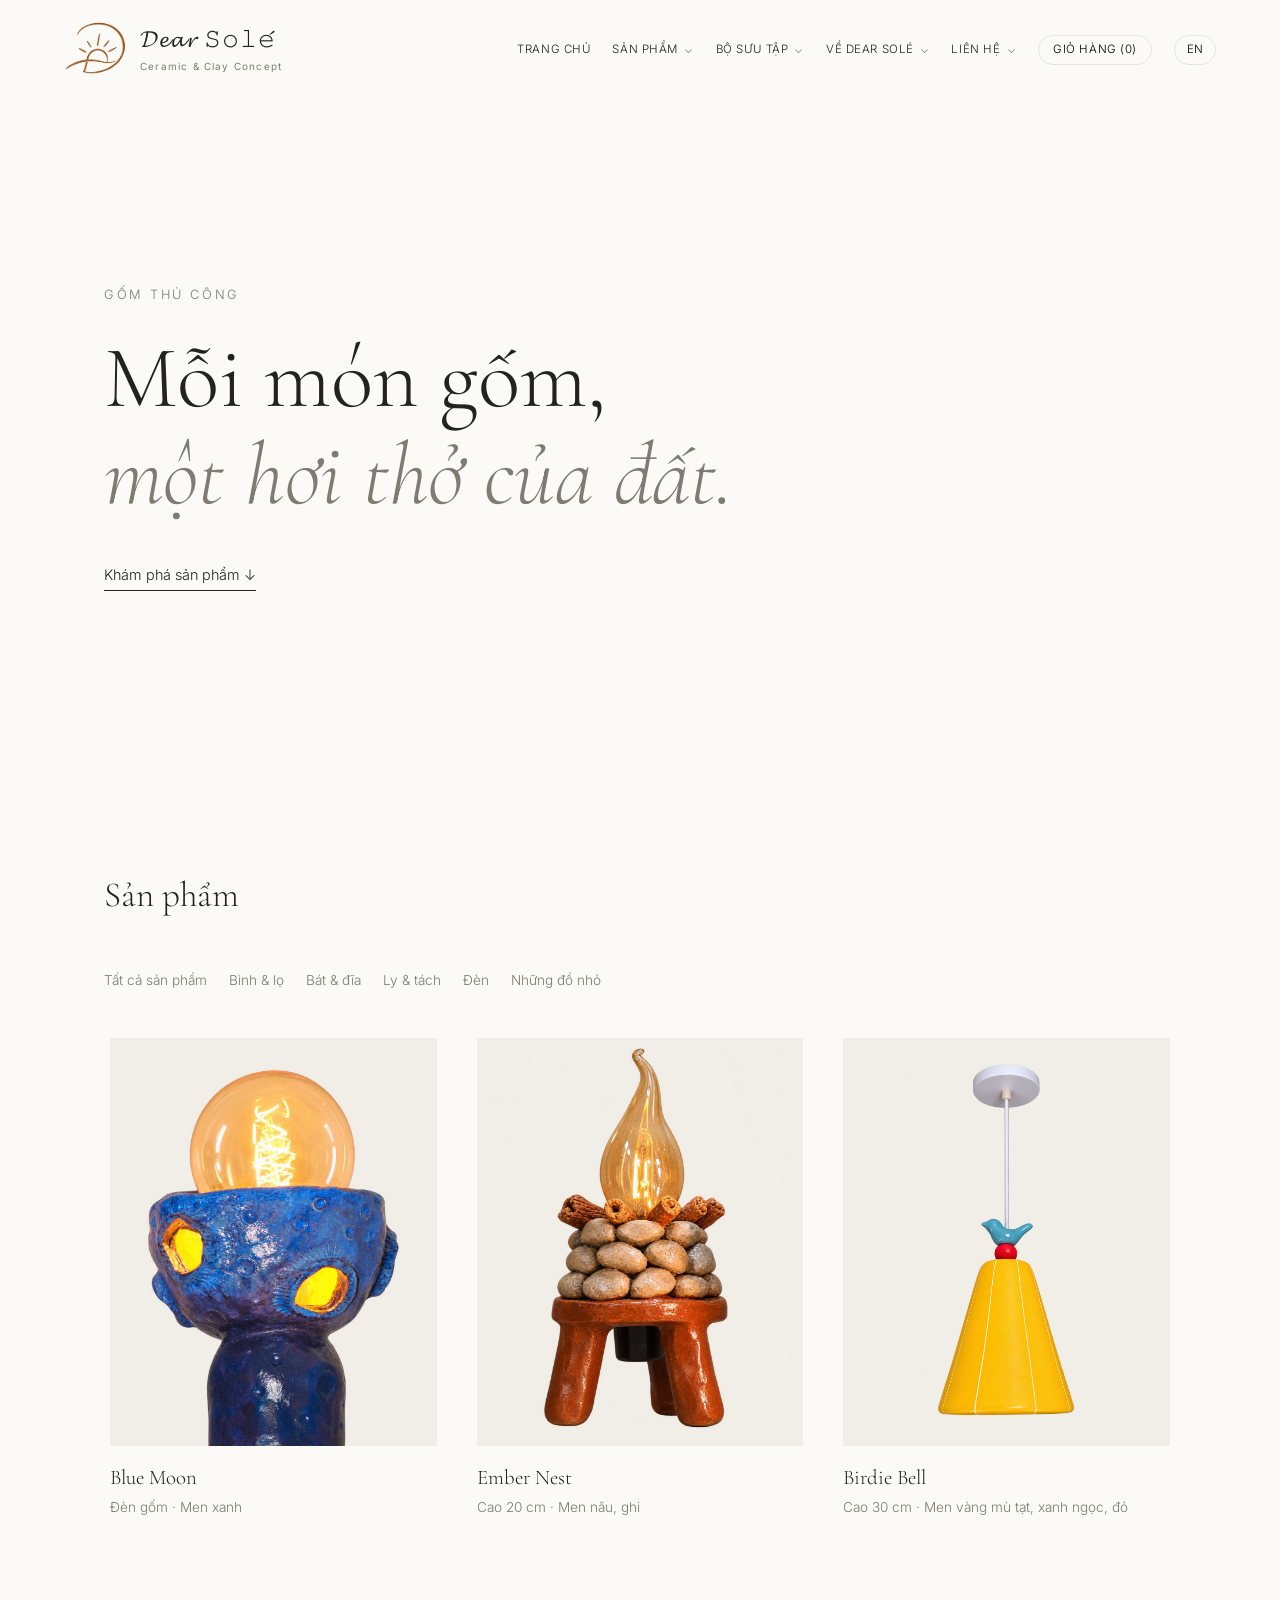
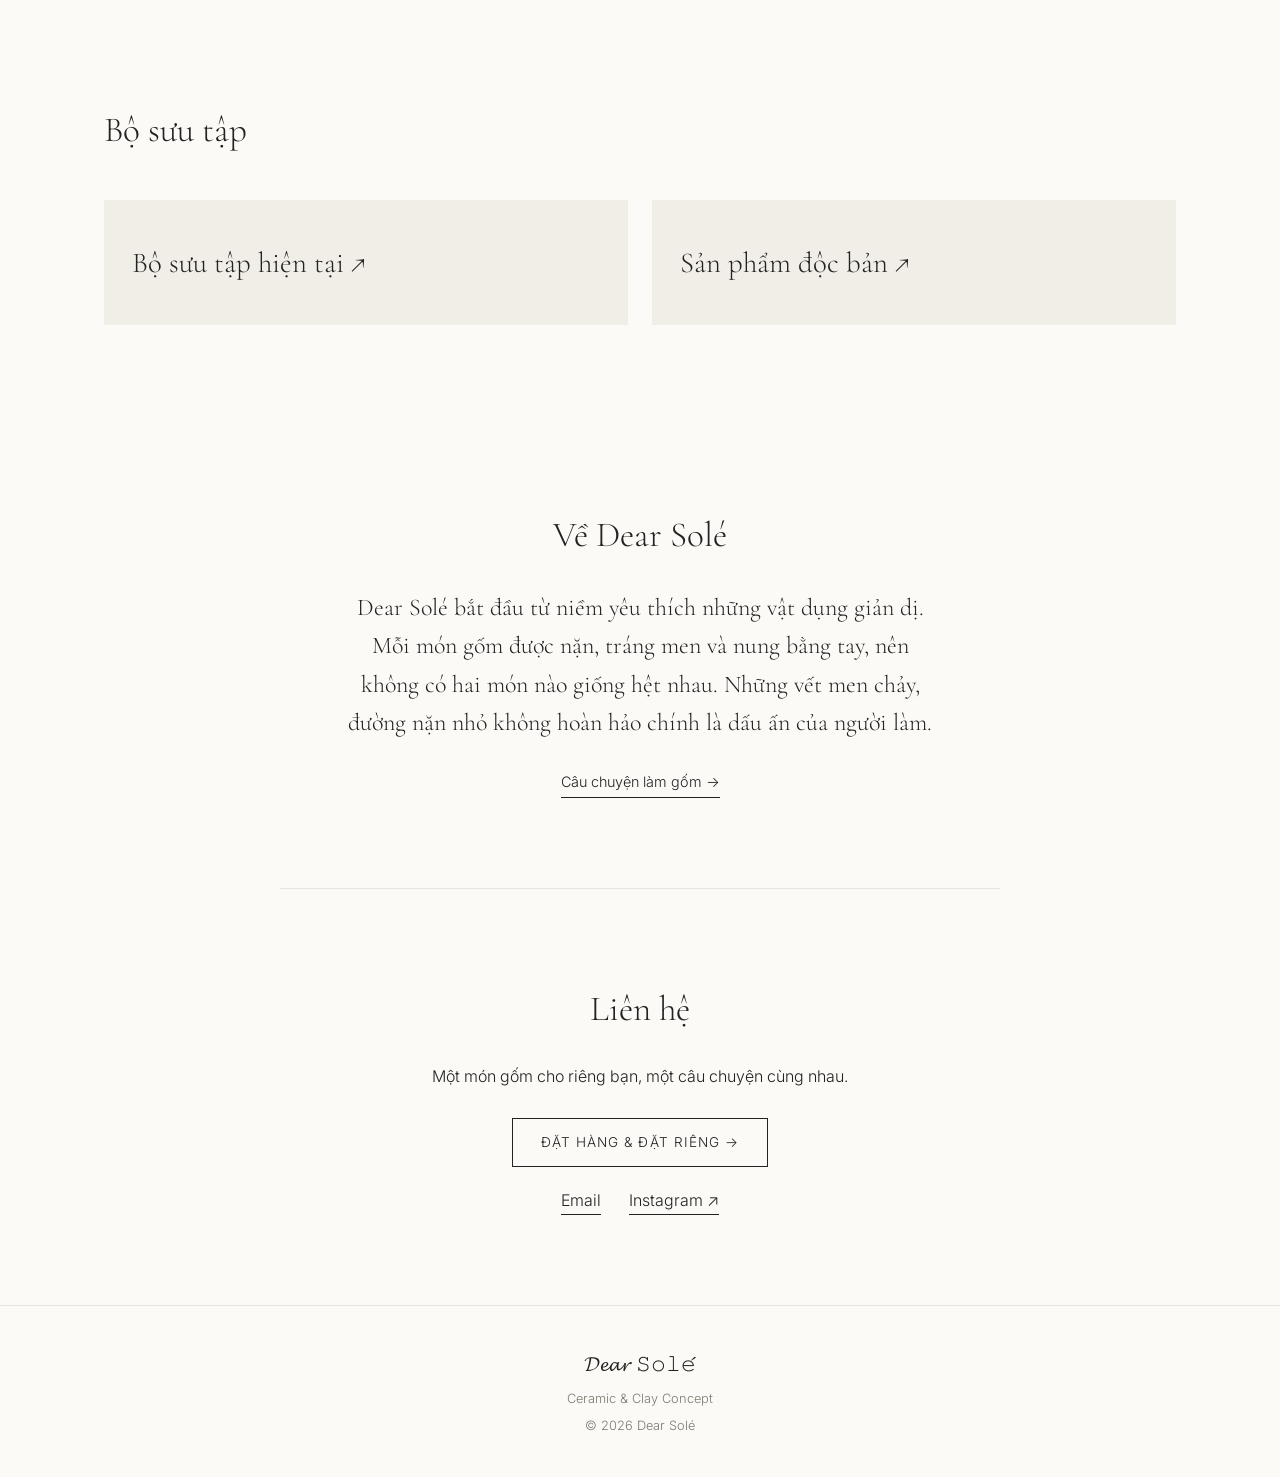
==== commit f8da8180: "Fit Birdie Bell and Mood Bloom covers fully inside the 4:5 frame Covers are padded onto a 4:5 cream " ====
--- a/index.html
+++ b/index.html
@@ -44,7 +44,7 @@
     <button id="lang" aria-label="Đổi ngôn ngữ / Switch language">EN</button>
   </nav>
 </header>
-<main id="top"><section class="hero"><p class="eyebrow" data-vi="Gốm thủ công" data-en="Handmade ceramics">Gốm thủ công</p><h1  data-vi="Mỗi món gốm,&lt;br&gt;&lt;em&gt;một hơi thở của đất.&lt;/em&gt;" data-en="Every piece,&lt;br&gt;&lt;em&gt;a breath of clay.&lt;/em&gt;">Mỗi món gốm,<br><em>một hơi thở của đất.</em></h1><a class="link" href="./san-pham/" data-vi="Khám phá sản phẩm ↓" data-en="Explore our pieces ↓">Khám phá sản phẩm ↓</a></section><section id="products"><div class="head"><h2  data-vi="Sản phẩm" data-en="Products">Sản phẩm</h2></div><div class="filters category-links" aria-label="Danh mục sản phẩm"><a href="./san-pham/" data-vi="Tất cả sản phẩm" data-en="All products">Tất cả sản phẩm</a><a href="./san-pham/binh-lo/" data-vi="Bình &amp; lọ" data-en="Vases &amp; vessels">Bình & lọ</a><a href="./san-pham/bat-dia/" data-vi="Bát &amp; đĩa" data-en="Bowls &amp; plates">Bát & đĩa</a><a href="./san-pham/ly-tach/" data-vi="Ly &amp; tách" data-en="Cups &amp; mugs">Ly & tách</a><a href="./san-pham/den/" data-vi="Đèn" data-en="Lamps">Đèn</a><a href="./san-pham/nhung-do-nho/" data-vi="Những đồ nhỏ" data-en="Small objects">Những đồ nhỏ</a></div><div class="grid"><button class="card" data-id="7"><div class="thumb"><img src="./assets/img/blue-moon-01.jpg" alt="Blue Moon" loading="lazy"></div><h3  data-vi="Blue Moon" data-en="Blue Moon">Blue Moon</h3><p  data-vi="Đèn gốm · Men xanh" data-en="Ceramic lamp · Blue glaze">Đèn gốm · Men xanh</p></button><button class="card" data-id="8"><div class="thumb"><img src="./assets/img/ember-nest-01.jpg" alt="Ember Nest" loading="lazy"></div><h3  data-vi="Ember Nest" data-en="Ember Nest">Ember Nest</h3><p  data-vi="Cao 20 cm · Men nâu, ghi" data-en="H 20 cm · Brown, grey glaze">Cao 20 cm · Men nâu, ghi</p></button><button class="card" data-id="9"><div class="thumb"><img src="./assets/img/birdie-bell-cover.jpg" alt="Birdie Bell" loading="lazy"></div><h3  data-vi="Birdie Bell" data-en="Birdie Bell">Birdie Bell</h3><p  data-vi="Cao 30 cm · Men vàng mù tạt, xanh ngọc, đỏ" data-en="H 30 cm · Mustard yellow, turquoise, red glaze">Cao 30 cm · Men vàng mù tạt, xanh ngọc, đỏ</p></button></div></section><section id="collection"><div class="head"><h2  data-vi="Bộ sưu tập" data-en="Collections">Bộ sưu tập</h2></div><div class="collection-links"><a href="./bo-suu-tap/" data-vi="Bộ sưu tập hiện tại ↗" data-en="Current collection ↗">Bộ sưu tập hiện tại ↗</a><a href="./bo-suu-tap/doc-ban/" data-vi="Sản phẩm độc bản ↗" data-en="One of a kind ↗">Sản phẩm độc bản ↗</a></div></section><section id="story" class="story"><h2  data-vi="Về Dear Solé" data-en="About Dear Solé">Về Dear Solé</h2><p  data-vi="Dear Solé bắt đầu từ niềm yêu thích những vật dụng giản dị. Mỗi món gốm được nặn, tráng men và nung bằng tay, nên không có hai món nào giống hệt nhau. Những vết men chảy, đường nặn nhỏ không hoàn hảo chính là dấu ấn của người làm." data-en="Dear Solé began with a love for simple, everyday objects. Each piece is shaped, glazed and fired by hand, so no two are alike. Every drip of glaze and slight imperfection is the maker’s mark.">Dear Solé bắt đầu từ niềm yêu thích những vật dụng giản dị. Mỗi món gốm được nặn, tráng men và nung bằng tay, nên không có hai món nào giống hệt nhau. Những vết men chảy, đường nặn nhỏ không hoàn hảo chính là dấu ấn của người làm.</p><a class="link" href="./ve-dear-sole/" data-vi="Câu chuyện làm gốm →" data-en="Our pottery story →">Câu chuyện làm gốm →</a></section><section id="contact" class="contact"><h2  data-vi="Liên hệ" data-en="Contact">Liên hệ</h2><p  data-vi="Một món gốm cho riêng bạn, một câu chuyện cùng nhau." data-en="A piece of pottery for you, a story to share.">Một món gốm cho riêng bạn, một câu chuyện cùng nhau.</p><a class="btn" href="./lien-he/" data-vi="Đặt hàng &amp; đặt riêng →" data-en="Orders &amp; commissions →">Đặt hàng & đặt riêng →</a><p class="links"><a href="mailto:dearsoleconcept@gmail.com">Email</a><a href="https://www.instagram.com/dearsole.concept/" target="_blank" rel="noopener">Instagram ↗</a></p></section></main>
+<main id="top"><section class="hero"><p class="eyebrow" data-vi="Gốm thủ công" data-en="Handmade ceramics">Gốm thủ công</p><h1  data-vi="Mỗi món gốm,&lt;br&gt;&lt;em&gt;một hơi thở của đất.&lt;/em&gt;" data-en="Every piece,&lt;br&gt;&lt;em&gt;a breath of clay.&lt;/em&gt;">Mỗi món gốm,<br><em>một hơi thở của đất.</em></h1><a class="link" href="./san-pham/" data-vi="Khám phá sản phẩm ↓" data-en="Explore our pieces ↓">Khám phá sản phẩm ↓</a></section><section id="products"><div class="head"><h2  data-vi="Sản phẩm" data-en="Products">Sản phẩm</h2></div><div class="filters category-links" aria-label="Danh mục sản phẩm"><a href="./san-pham/" data-vi="Tất cả sản phẩm" data-en="All products">Tất cả sản phẩm</a><a href="./san-pham/binh-lo/" data-vi="Bình &amp; lọ" data-en="Vases &amp; vessels">Bình & lọ</a><a href="./san-pham/bat-dia/" data-vi="Bát &amp; đĩa" data-en="Bowls &amp; plates">Bát & đĩa</a><a href="./san-pham/ly-tach/" data-vi="Ly &amp; tách" data-en="Cups &amp; mugs">Ly & tách</a><a href="./san-pham/den/" data-vi="Đèn" data-en="Lamps">Đèn</a><a href="./san-pham/nhung-do-nho/" data-vi="Những đồ nhỏ" data-en="Small objects">Những đồ nhỏ</a></div><div class="grid"><button class="card" data-id="7"><div class="thumb"><img src="./assets/img/blue-moon-01.jpg" alt="Blue Moon" loading="lazy"></div><h3  data-vi="Blue Moon" data-en="Blue Moon">Blue Moon</h3><p  data-vi="Đèn gốm · Men xanh" data-en="Ceramic lamp · Blue glaze">Đèn gốm · Men xanh</p></button><button class="card" data-id="8"><div class="thumb"><img src="./assets/img/ember-nest-01.jpg" alt="Ember Nest" loading="lazy"></div><h3  data-vi="Ember Nest" data-en="Ember Nest">Ember Nest</h3><p  data-vi="Cao 20 cm · Men nâu, ghi" data-en="H 20 cm · Brown, grey glaze">Cao 20 cm · Men nâu, ghi</p></button><button class="card" data-id="9"><div class="thumb"><img src="./assets/img/birdie-bell-cover-v2.jpg" alt="Birdie Bell" loading="lazy"></div><h3  data-vi="Birdie Bell" data-en="Birdie Bell">Birdie Bell</h3><p  data-vi="Cao 30 cm · Men vàng mù tạt, xanh ngọc, đỏ" data-en="H 30 cm · Mustard yellow, turquoise, red glaze">Cao 30 cm · Men vàng mù tạt, xanh ngọc, đỏ</p></button></div></section><section id="collection"><div class="head"><h2  data-vi="Bộ sưu tập" data-en="Collections">Bộ sưu tập</h2></div><div class="collection-links"><a href="./bo-suu-tap/" data-vi="Bộ sưu tập hiện tại ↗" data-en="Current collection ↗">Bộ sưu tập hiện tại ↗</a><a href="./bo-suu-tap/doc-ban/" data-vi="Sản phẩm độc bản ↗" data-en="One of a kind ↗">Sản phẩm độc bản ↗</a></div></section><section id="story" class="story"><h2  data-vi="Về Dear Solé" data-en="About Dear Solé">Về Dear Solé</h2><p  data-vi="Dear Solé bắt đầu từ niềm yêu thích những vật dụng giản dị. Mỗi món gốm được nặn, tráng men và nung bằng tay, nên không có hai món nào giống hệt nhau. Những vết men chảy, đường nặn nhỏ không hoàn hảo chính là dấu ấn của người làm." data-en="Dear Solé began with a love for simple, everyday objects. Each piece is shaped, glazed and fired by hand, so no two are alike. Every drip of glaze and slight imperfection is the maker’s mark.">Dear Solé bắt đầu từ niềm yêu thích những vật dụng giản dị. Mỗi món gốm được nặn, tráng men và nung bằng tay, nên không có hai món nào giống hệt nhau. Những vết men chảy, đường nặn nhỏ không hoàn hảo chính là dấu ấn của người làm.</p><a class="link" href="./ve-dear-sole/" data-vi="Câu chuyện làm gốm →" data-en="Our pottery story →">Câu chuyện làm gốm →</a></section><section id="contact" class="contact"><h2  data-vi="Liên hệ" data-en="Contact">Liên hệ</h2><p  data-vi="Một món gốm cho riêng bạn, một câu chuyện cùng nhau." data-en="A piece of pottery for you, a story to share.">Một món gốm cho riêng bạn, một câu chuyện cùng nhau.</p><a class="btn" href="./lien-he/" data-vi="Đặt hàng &amp; đặt riêng →" data-en="Orders &amp; commissions →">Đặt hàng & đặt riêng →</a><p class="links"><a href="mailto:dearsoleconcept@gmail.com">Email</a><a href="https://www.instagram.com/dearsole.concept/" target="_blank" rel="noopener">Instagram ↗</a></p></section></main>
 <footer><a href="./">𝓓𝓮𝓪𝓻 𝚂𝚘𝚕𝚎́</a><p>Ceramic &amp; Clay Concept</p><p>© <span id="y">2026</span> Dear Solé</p></footer>
 <div class="modal" id="modal" role="dialog" aria-modal="true" aria-labelledby="mName" hidden>
   <div class="box"><button class="close" id="close" aria-label="Đóng / Close">×</button>
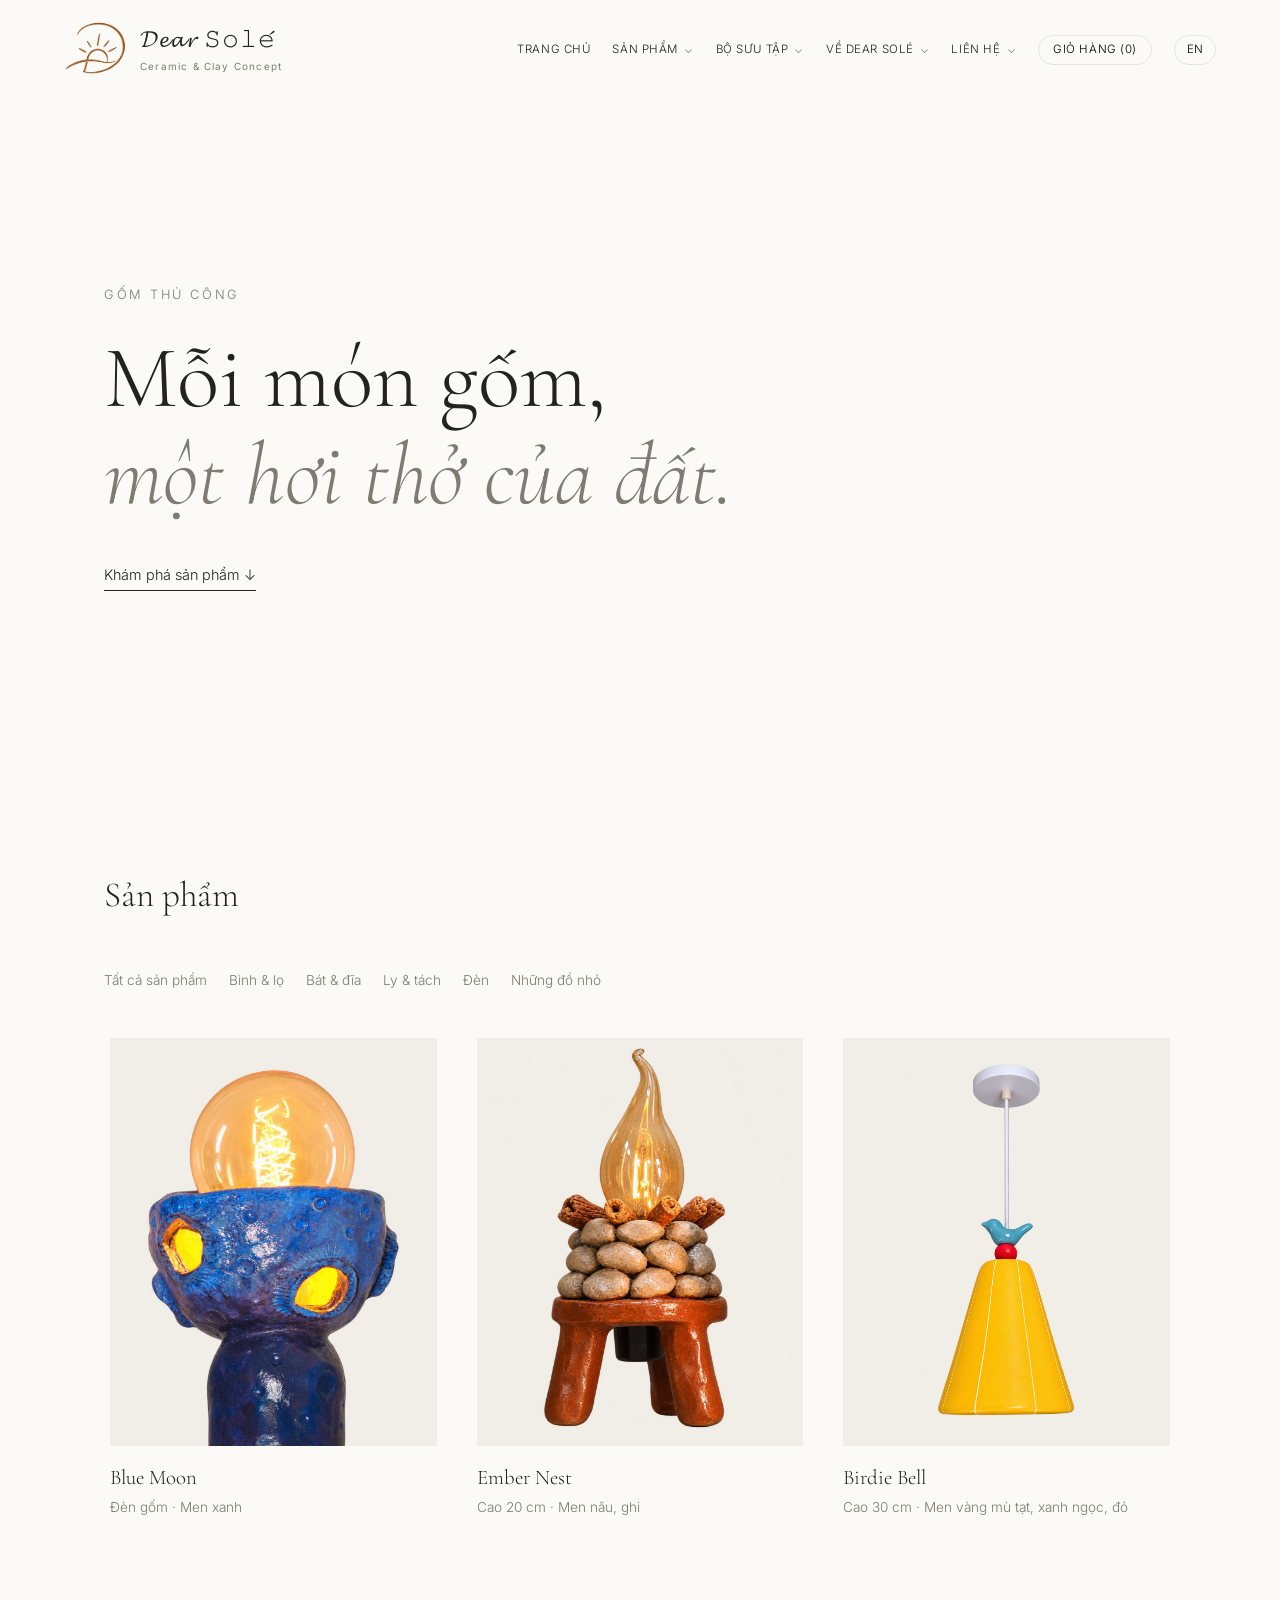
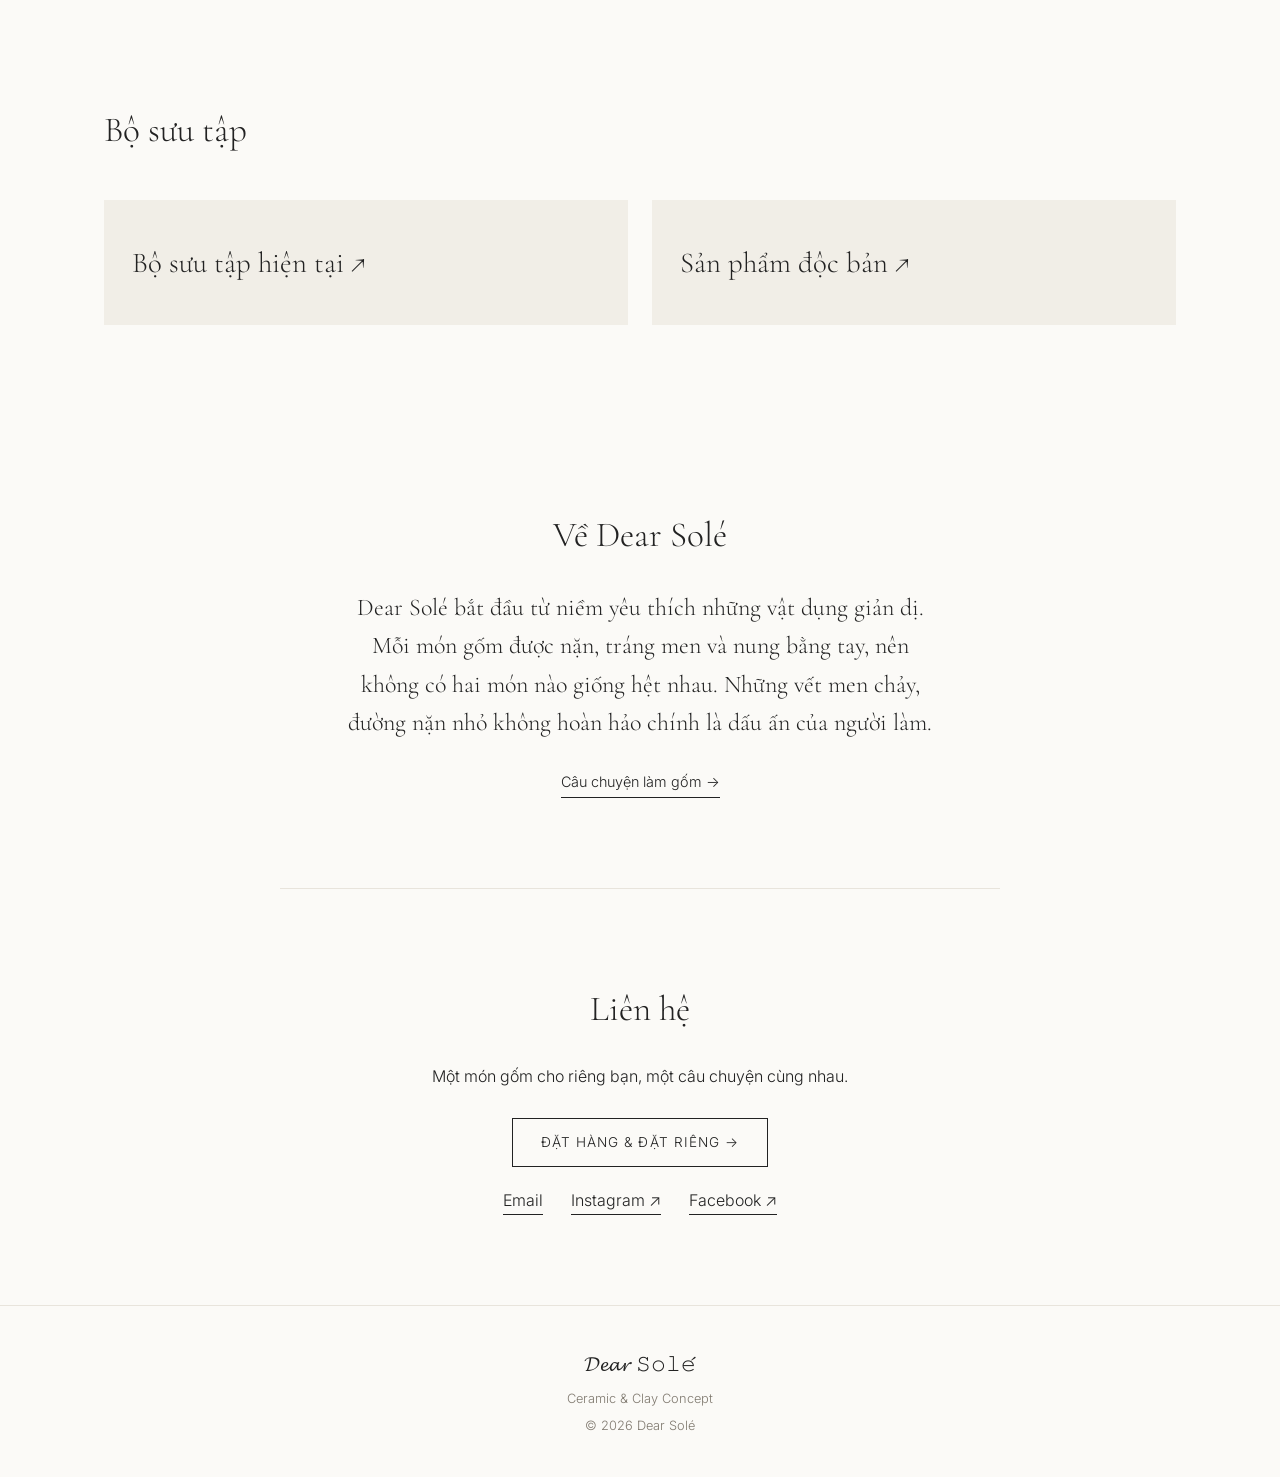
==== commit e861cf70: "Add Facebook page link to nav, home contact and contact page Co-Authored-By: Claude Sonnet 5.5 <nore" ====
--- a/index.html
+++ b/index.html
@@ -39,12 +39,13 @@
       <a href="./lien-he/" data-vi="Đặt hàng &amp; đặt riêng" data-en="Orders &amp; commissions">Đặt hàng &amp; đặt riêng</a>
       <a href="mailto:dearsoleconcept@gmail.com">Email</a>
       <a href="https://www.instagram.com/dearsole.concept/" target="_blank" rel="noopener">Instagram ↗</a>
+      <a href="https://www.facebook.com/share/1HiBH6bDLt/?mibextid=wwXIfr" target="_blank" rel="noopener">Facebook ↗</a>
     </div></details>
     <button id="cartBtn" class="cart-btn" aria-label="Giỏ hàng / Cart"><span data-vi="Giỏ hàng" data-en="Cart">Giỏ hàng</span> (<span id="cartCount">0</span>)</button>
     <button id="lang" aria-label="Đổi ngôn ngữ / Switch language">EN</button>
   </nav>
 </header>
-<main id="top"><section class="hero"><p class="eyebrow" data-vi="Gốm thủ công" data-en="Handmade ceramics">Gốm thủ công</p><h1  data-vi="Mỗi món gốm,&lt;br&gt;&lt;em&gt;một hơi thở của đất.&lt;/em&gt;" data-en="Every piece,&lt;br&gt;&lt;em&gt;a breath of clay.&lt;/em&gt;">Mỗi món gốm,<br><em>một hơi thở của đất.</em></h1><a class="link" href="./san-pham/" data-vi="Khám phá sản phẩm ↓" data-en="Explore our pieces ↓">Khám phá sản phẩm ↓</a></section><section id="products"><div class="head"><h2  data-vi="Sản phẩm" data-en="Products">Sản phẩm</h2></div><div class="filters category-links" aria-label="Danh mục sản phẩm"><a href="./san-pham/" data-vi="Tất cả sản phẩm" data-en="All products">Tất cả sản phẩm</a><a href="./san-pham/binh-lo/" data-vi="Bình &amp; lọ" data-en="Vases &amp; vessels">Bình & lọ</a><a href="./san-pham/bat-dia/" data-vi="Bát &amp; đĩa" data-en="Bowls &amp; plates">Bát & đĩa</a><a href="./san-pham/ly-tach/" data-vi="Ly &amp; tách" data-en="Cups &amp; mugs">Ly & tách</a><a href="./san-pham/den/" data-vi="Đèn" data-en="Lamps">Đèn</a><a href="./san-pham/nhung-do-nho/" data-vi="Những đồ nhỏ" data-en="Small objects">Những đồ nhỏ</a></div><div class="grid"><button class="card" data-id="7"><div class="thumb"><img src="./assets/img/blue-moon-01.jpg" alt="Blue Moon" loading="lazy"></div><h3  data-vi="Blue Moon" data-en="Blue Moon">Blue Moon</h3><p  data-vi="Đèn gốm · Men xanh" data-en="Ceramic lamp · Blue glaze">Đèn gốm · Men xanh</p></button><button class="card" data-id="8"><div class="thumb"><img src="./assets/img/ember-nest-01.jpg" alt="Ember Nest" loading="lazy"></div><h3  data-vi="Ember Nest" data-en="Ember Nest">Ember Nest</h3><p  data-vi="Cao 20 cm · Men nâu, ghi" data-en="H 20 cm · Brown, grey glaze">Cao 20 cm · Men nâu, ghi</p></button><button class="card" data-id="9"><div class="thumb"><img src="./assets/img/birdie-bell-cover-v2.jpg" alt="Birdie Bell" loading="lazy"></div><h3  data-vi="Birdie Bell" data-en="Birdie Bell">Birdie Bell</h3><p  data-vi="Cao 30 cm · Men vàng mù tạt, xanh ngọc, đỏ" data-en="H 30 cm · Mustard yellow, turquoise, red glaze">Cao 30 cm · Men vàng mù tạt, xanh ngọc, đỏ</p></button></div></section><section id="collection"><div class="head"><h2  data-vi="Bộ sưu tập" data-en="Collections">Bộ sưu tập</h2></div><div class="collection-links"><a href="./bo-suu-tap/" data-vi="Bộ sưu tập hiện tại ↗" data-en="Current collection ↗">Bộ sưu tập hiện tại ↗</a><a href="./bo-suu-tap/doc-ban/" data-vi="Sản phẩm độc bản ↗" data-en="One of a kind ↗">Sản phẩm độc bản ↗</a></div></section><section id="story" class="story"><h2  data-vi="Về Dear Solé" data-en="About Dear Solé">Về Dear Solé</h2><p  data-vi="Dear Solé bắt đầu từ niềm yêu thích những vật dụng giản dị. Mỗi món gốm được nặn, tráng men và nung bằng tay, nên không có hai món nào giống hệt nhau. Những vết men chảy, đường nặn nhỏ không hoàn hảo chính là dấu ấn của người làm." data-en="Dear Solé began with a love for simple, everyday objects. Each piece is shaped, glazed and fired by hand, so no two are alike. Every drip of glaze and slight imperfection is the maker’s mark.">Dear Solé bắt đầu từ niềm yêu thích những vật dụng giản dị. Mỗi món gốm được nặn, tráng men và nung bằng tay, nên không có hai món nào giống hệt nhau. Những vết men chảy, đường nặn nhỏ không hoàn hảo chính là dấu ấn của người làm.</p><a class="link" href="./ve-dear-sole/" data-vi="Câu chuyện làm gốm →" data-en="Our pottery story →">Câu chuyện làm gốm →</a></section><section id="contact" class="contact"><h2  data-vi="Liên hệ" data-en="Contact">Liên hệ</h2><p  data-vi="Một món gốm cho riêng bạn, một câu chuyện cùng nhau." data-en="A piece of pottery for you, a story to share.">Một món gốm cho riêng bạn, một câu chuyện cùng nhau.</p><a class="btn" href="./lien-he/" data-vi="Đặt hàng &amp; đặt riêng →" data-en="Orders &amp; commissions →">Đặt hàng & đặt riêng →</a><p class="links"><a href="mailto:dearsoleconcept@gmail.com">Email</a><a href="https://www.instagram.com/dearsole.concept/" target="_blank" rel="noopener">Instagram ↗</a></p></section></main>
+<main id="top"><section class="hero"><p class="eyebrow" data-vi="Gốm thủ công" data-en="Handmade ceramics">Gốm thủ công</p><h1  data-vi="Mỗi món gốm,&lt;br&gt;&lt;em&gt;một hơi thở của đất.&lt;/em&gt;" data-en="Every piece,&lt;br&gt;&lt;em&gt;a breath of clay.&lt;/em&gt;">Mỗi món gốm,<br><em>một hơi thở của đất.</em></h1><a class="link" href="./san-pham/" data-vi="Khám phá sản phẩm ↓" data-en="Explore our pieces ↓">Khám phá sản phẩm ↓</a></section><section id="products"><div class="head"><h2  data-vi="Sản phẩm" data-en="Products">Sản phẩm</h2></div><div class="filters category-links" aria-label="Danh mục sản phẩm"><a href="./san-pham/" data-vi="Tất cả sản phẩm" data-en="All products">Tất cả sản phẩm</a><a href="./san-pham/binh-lo/" data-vi="Bình &amp; lọ" data-en="Vases &amp; vessels">Bình & lọ</a><a href="./san-pham/bat-dia/" data-vi="Bát &amp; đĩa" data-en="Bowls &amp; plates">Bát & đĩa</a><a href="./san-pham/ly-tach/" data-vi="Ly &amp; tách" data-en="Cups &amp; mugs">Ly & tách</a><a href="./san-pham/den/" data-vi="Đèn" data-en="Lamps">Đèn</a><a href="./san-pham/nhung-do-nho/" data-vi="Những đồ nhỏ" data-en="Small objects">Những đồ nhỏ</a></div><div class="grid"><button class="card" data-id="7"><div class="thumb"><img src="./assets/img/blue-moon-01.jpg" alt="Blue Moon" loading="lazy"></div><h3  data-vi="Blue Moon" data-en="Blue Moon">Blue Moon</h3><p  data-vi="Đèn gốm · Men xanh" data-en="Ceramic lamp · Blue glaze">Đèn gốm · Men xanh</p></button><button class="card" data-id="8"><div class="thumb"><img src="./assets/img/ember-nest-01.jpg" alt="Ember Nest" loading="lazy"></div><h3  data-vi="Ember Nest" data-en="Ember Nest">Ember Nest</h3><p  data-vi="Cao 20 cm · Men nâu, ghi" data-en="H 20 cm · Brown, grey glaze">Cao 20 cm · Men nâu, ghi</p></button><button class="card" data-id="9"><div class="thumb"><img src="./assets/img/birdie-bell-cover-v2.jpg" alt="Birdie Bell" loading="lazy"></div><h3  data-vi="Birdie Bell" data-en="Birdie Bell">Birdie Bell</h3><p  data-vi="Cao 30 cm · Men vàng mù tạt, xanh ngọc, đỏ" data-en="H 30 cm · Mustard yellow, turquoise, red glaze">Cao 30 cm · Men vàng mù tạt, xanh ngọc, đỏ</p></button></div></section><section id="collection"><div class="head"><h2  data-vi="Bộ sưu tập" data-en="Collections">Bộ sưu tập</h2></div><div class="collection-links"><a href="./bo-suu-tap/" data-vi="Bộ sưu tập hiện tại ↗" data-en="Current collection ↗">Bộ sưu tập hiện tại ↗</a><a href="./bo-suu-tap/doc-ban/" data-vi="Sản phẩm độc bản ↗" data-en="One of a kind ↗">Sản phẩm độc bản ↗</a></div></section><section id="story" class="story"><h2  data-vi="Về Dear Solé" data-en="About Dear Solé">Về Dear Solé</h2><p  data-vi="Dear Solé bắt đầu từ niềm yêu thích những vật dụng giản dị. Mỗi món gốm được nặn, tráng men và nung bằng tay, nên không có hai món nào giống hệt nhau. Những vết men chảy, đường nặn nhỏ không hoàn hảo chính là dấu ấn của người làm." data-en="Dear Solé began with a love for simple, everyday objects. Each piece is shaped, glazed and fired by hand, so no two are alike. Every drip of glaze and slight imperfection is the maker’s mark.">Dear Solé bắt đầu từ niềm yêu thích những vật dụng giản dị. Mỗi món gốm được nặn, tráng men và nung bằng tay, nên không có hai món nào giống hệt nhau. Những vết men chảy, đường nặn nhỏ không hoàn hảo chính là dấu ấn của người làm.</p><a class="link" href="./ve-dear-sole/" data-vi="Câu chuyện làm gốm →" data-en="Our pottery story →">Câu chuyện làm gốm →</a></section><section id="contact" class="contact"><h2  data-vi="Liên hệ" data-en="Contact">Liên hệ</h2><p  data-vi="Một món gốm cho riêng bạn, một câu chuyện cùng nhau." data-en="A piece of pottery for you, a story to share.">Một món gốm cho riêng bạn, một câu chuyện cùng nhau.</p><a class="btn" href="./lien-he/" data-vi="Đặt hàng &amp; đặt riêng →" data-en="Orders &amp; commissions →">Đặt hàng & đặt riêng →</a><p class="links"><a href="mailto:dearsoleconcept@gmail.com">Email</a><a href="https://www.instagram.com/dearsole.concept/" target="_blank" rel="noopener">Instagram ↗</a><a href="https://www.facebook.com/share/1HiBH6bDLt/?mibextid=wwXIfr" target="_blank" rel="noopener">Facebook ↗</a></p></section></main>
 <footer><a href="./">𝓓𝓮𝓪𝓻 𝚂𝚘𝚕𝚎́</a><p>Ceramic &amp; Clay Concept</p><p>© <span id="y">2026</span> Dear Solé</p></footer>
 <div class="modal" id="modal" role="dialog" aria-modal="true" aria-labelledby="mName" hidden>
   <div class="box"><button class="close" id="close" aria-label="Đóng / Close">×</button>
--- a/assets/style.css
+++ b/assets/style.css
@@ -60,7 +60,7 @@
 .catalogue{padding-top:28px;min-height:45vh}.category-links{margin-bottom:40px;gap:22px}.category-links a{font-size:.85rem;color:var(--mute);padding:4px 0;border-bottom:1px solid transparent}.category-links .on,.category-links a:hover{color:var(--ink);border-color:var(--ink)}
 .collection-links{display:grid;grid-template-columns:1fr 1fr;gap:24px}.collection-links a{padding:44px 28px;background:#f1eee7;font:300 1.8rem/1.3 'Cormorant Garamond',serif}.collection-links a:hover{background:#ebe7de}
 .empty{padding:65px 24px;text-align:center;background:#f1eee7}.empty h2{margin-bottom:18px}.empty p{max-width:540px;margin:auto;color:var(--mute)}.empty .link,.story>.link{display:inline-block;margin-top:28px}
-.article{padding-top:32px;max-width:800px}.article h2{margin-top:38px}.article p{margin-top:20px}.article.story p{font-size:1.4rem}.contact-options{display:grid;grid-template-columns:1fr 1fr;gap:24px;margin-top:36px}.contact-options a{border-bottom:1px solid var(--line);overflow-wrap:anywhere}
+.article{padding-top:32px;max-width:800px}.article h2{margin-top:38px}.article p{margin-top:20px}.article.story p{font-size:1.4rem}.contact-options{display:grid;grid-template-columns:repeat(3,1fr);gap:24px;margin-top:36px}.contact-options a{border-bottom:1px solid var(--line);overflow-wrap:anywhere}
 footer{border-top:1px solid var(--line)}footer>a{font-size:1.3rem;color:var(--ink)}footer p{margin-top:6px}
 @media(max-width:1100px){.nav{flex-wrap:wrap}.menu-toggle{display:block;margin-left:auto;background:none;border:1px solid var(--line);padding:8px 14px;font:inherit;font-size:.8rem;cursor:pointer}.nav nav{display:none;width:100%;align-items:stretch;flex-direction:column;gap:6px}.nav nav.is-open{display:flex}.nav nav>a{padding:10px 0}.nav-group summary{padding:10px 0}.dropdown,.nav-group:last-of-type .dropdown{position:static;box-shadow:none;border:0;border-left:1px solid var(--line);margin:0 0 10px 8px;min-width:0;background:transparent}#lang{align-self:flex-start}.nav{padding:14px 5vw}.nav:has(.is-open){max-height:90vh;overflow-y:auto}}
 @media(max-width:700px){.collection-links,.contact-options{grid-template-columns:1fr}.page-intro{padding-top:50px}section{scroll-margin-top:110px}.category-links{gap:12px 20px}.empty{padding:40px 20px}}
@@ -107,3 +107,4 @@
 .link-btn{background:none;border:0;padding:0;font:inherit;font-size:.85rem;text-decoration:underline;cursor:pointer;text-align:left;justify-self:start}
 @media(max-width:1100px){.cart-btn{align-self:flex-start}}
 .cart-fallback[hidden],#orderForm[hidden]{display:none}
+.contact-options a{overflow-wrap:anywhere}
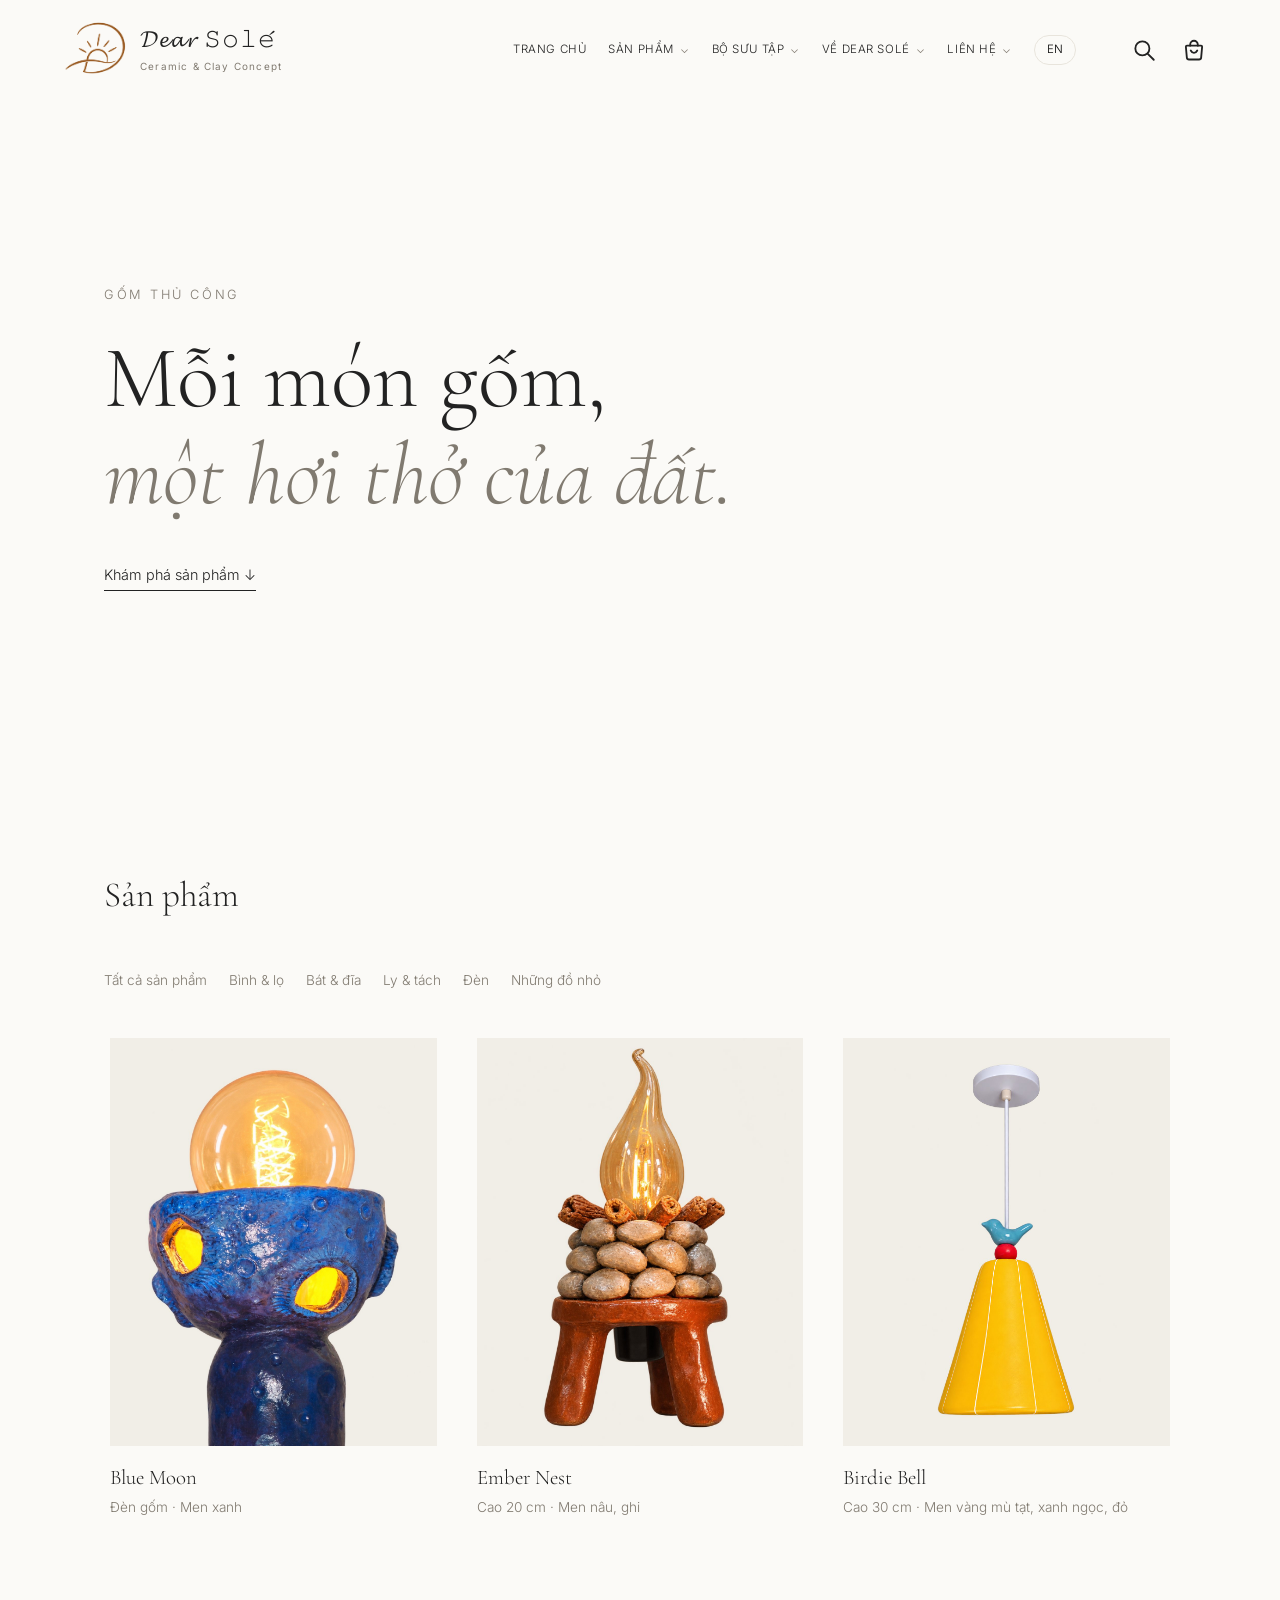
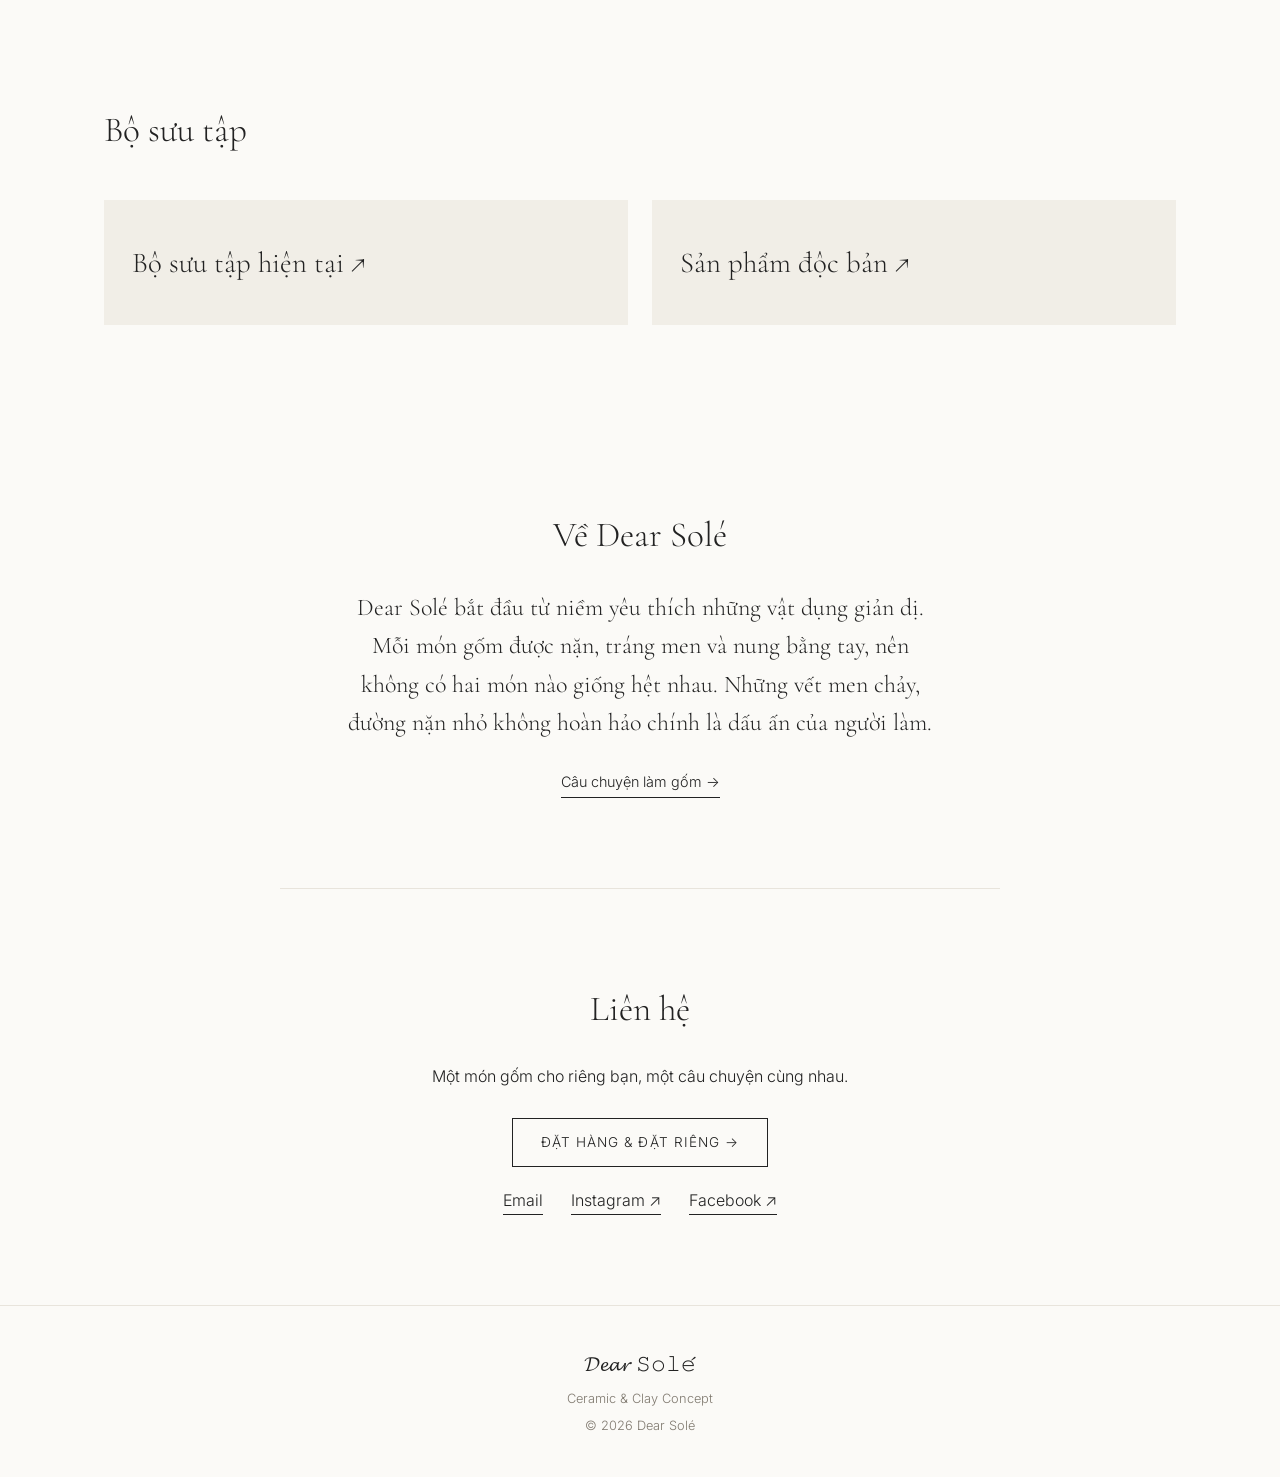
==== commit 5716a201: "Add search icon with product search and bag-style cart icon with count badge Co-Authored-By: Claude " ====
--- a/index.html
+++ b/index.html
@@ -41,9 +41,12 @@
       <a href="https://www.instagram.com/dearsole.concept/" target="_blank" rel="noopener">Instagram ↗</a>
       <a href="https://www.facebook.com/share/1HiBH6bDLt/?mibextid=wwXIfr" target="_blank" rel="noopener">Facebook ↗</a>
     </div></details>
-    <button id="cartBtn" class="cart-btn" aria-label="Giỏ hàng / Cart"><span data-vi="Giỏ hàng" data-en="Cart">Giỏ hàng</span> (<span id="cartCount">0</span>)</button>
     <button id="lang" aria-label="Đổi ngôn ngữ / Switch language">EN</button>
   </nav>
+  <div class="nav-icons">
+    <button id="searchBtn" class="icon-btn" aria-label="Tìm kiếm / Search" aria-haspopup="dialog"><svg viewBox="0 0 24 24" width="26" height="26" fill="none" stroke="currentColor" stroke-width="1.7" stroke-linecap="round" stroke-linejoin="round" aria-hidden="true"><circle cx="10.5" cy="10.5" r="6.5"/><path d="M15.5 15.5 21 21"/></svg></button>
+    <button id="cartBtn" class="icon-btn cart-btn" aria-label="Giỏ hàng / Cart"><svg viewBox="0 0 24 24" width="26" height="26" fill="none" stroke="currentColor" stroke-width="1.7" stroke-linecap="round" stroke-linejoin="round" aria-hidden="true"><path d="M5.5 8h13a1 1 0 0 1 1 1l-.9 10a2 2 0 0 1-2 1.8H7.4a2 2 0 0 1-2-1.8L4.5 9a1 1 0 0 1 1-1z"/><path d="M8.5 8V7a3.5 3.5 0 0 1 7 0v1"/><path d="M9 12.5c.8 1.5 1.8 2.2 3 2.2s2.2-.7 3-2.2"/></svg><span class="cart-badge" id="cartCount" hidden>0</span></button>
+  </div>
 </header>
 <main id="top"><section class="hero"><p class="eyebrow" data-vi="Gốm thủ công" data-en="Handmade ceramics">Gốm thủ công</p><h1  data-vi="Mỗi món gốm,&lt;br&gt;&lt;em&gt;một hơi thở của đất.&lt;/em&gt;" data-en="Every piece,&lt;br&gt;&lt;em&gt;a breath of clay.&lt;/em&gt;">Mỗi món gốm,<br><em>một hơi thở của đất.</em></h1><a class="link" href="./san-pham/" data-vi="Khám phá sản phẩm ↓" data-en="Explore our pieces ↓">Khám phá sản phẩm ↓</a></section><section id="products"><div class="head"><h2  data-vi="Sản phẩm" data-en="Products">Sản phẩm</h2></div><div class="filters category-links" aria-label="Danh mục sản phẩm"><a href="./san-pham/" data-vi="Tất cả sản phẩm" data-en="All products">Tất cả sản phẩm</a><a href="./san-pham/binh-lo/" data-vi="Bình &amp; lọ" data-en="Vases &amp; vessels">Bình & lọ</a><a href="./san-pham/bat-dia/" data-vi="Bát &amp; đĩa" data-en="Bowls &amp; plates">Bát & đĩa</a><a href="./san-pham/ly-tach/" data-vi="Ly &amp; tách" data-en="Cups &amp; mugs">Ly & tách</a><a href="./san-pham/den/" data-vi="Đèn" data-en="Lamps">Đèn</a><a href="./san-pham/nhung-do-nho/" data-vi="Những đồ nhỏ" data-en="Small objects">Những đồ nhỏ</a></div><div class="grid"><button class="card" data-id="7"><div class="thumb"><img src="./assets/img/blue-moon-01.jpg" alt="Blue Moon" loading="lazy"></div><h3  data-vi="Blue Moon" data-en="Blue Moon">Blue Moon</h3><p  data-vi="Đèn gốm · Men xanh" data-en="Ceramic lamp · Blue glaze">Đèn gốm · Men xanh</p></button><button class="card" data-id="8"><div class="thumb"><img src="./assets/img/ember-nest-01.jpg" alt="Ember Nest" loading="lazy"></div><h3  data-vi="Ember Nest" data-en="Ember Nest">Ember Nest</h3><p  data-vi="Cao 20 cm · Men nâu, ghi" data-en="H 20 cm · Brown, grey glaze">Cao 20 cm · Men nâu, ghi</p></button><button class="card" data-id="9"><div class="thumb"><img src="./assets/img/birdie-bell-cover-v2.jpg" alt="Birdie Bell" loading="lazy"></div><h3  data-vi="Birdie Bell" data-en="Birdie Bell">Birdie Bell</h3><p  data-vi="Cao 30 cm · Men vàng mù tạt, xanh ngọc, đỏ" data-en="H 30 cm · Mustard yellow, turquoise, red glaze">Cao 30 cm · Men vàng mù tạt, xanh ngọc, đỏ</p></button></div></section><section id="collection"><div class="head"><h2  data-vi="Bộ sưu tập" data-en="Collections">Bộ sưu tập</h2></div><div class="collection-links"><a href="./bo-suu-tap/" data-vi="Bộ sưu tập hiện tại ↗" data-en="Current collection ↗">Bộ sưu tập hiện tại ↗</a><a href="./bo-suu-tap/doc-ban/" data-vi="Sản phẩm độc bản ↗" data-en="One of a kind ↗">Sản phẩm độc bản ↗</a></div></section><section id="story" class="story"><h2  data-vi="Về Dear Solé" data-en="About Dear Solé">Về Dear Solé</h2><p  data-vi="Dear Solé bắt đầu từ niềm yêu thích những vật dụng giản dị. Mỗi món gốm được nặn, tráng men và nung bằng tay, nên không có hai món nào giống hệt nhau. Những vết men chảy, đường nặn nhỏ không hoàn hảo chính là dấu ấn của người làm." data-en="Dear Solé began with a love for simple, everyday objects. Each piece is shaped, glazed and fired by hand, so no two are alike. Every drip of glaze and slight imperfection is the maker’s mark.">Dear Solé bắt đầu từ niềm yêu thích những vật dụng giản dị. Mỗi món gốm được nặn, tráng men và nung bằng tay, nên không có hai món nào giống hệt nhau. Những vết men chảy, đường nặn nhỏ không hoàn hảo chính là dấu ấn của người làm.</p><a class="link" href="./ve-dear-sole/" data-vi="Câu chuyện làm gốm →" data-en="Our pottery story →">Câu chuyện làm gốm →</a></section><section id="contact" class="contact"><h2  data-vi="Liên hệ" data-en="Contact">Liên hệ</h2><p  data-vi="Một món gốm cho riêng bạn, một câu chuyện cùng nhau." data-en="A piece of pottery for you, a story to share.">Một món gốm cho riêng bạn, một câu chuyện cùng nhau.</p><a class="btn" href="./lien-he/" data-vi="Đặt hàng &amp; đặt riêng →" data-en="Orders &amp; commissions →">Đặt hàng & đặt riêng →</a><p class="links"><a href="mailto:dearsoleconcept@gmail.com">Email</a><a href="https://www.instagram.com/dearsole.concept/" target="_blank" rel="noopener">Instagram ↗</a><a href="https://www.facebook.com/share/1HiBH6bDLt/?mibextid=wwXIfr" target="_blank" rel="noopener">Facebook ↗</a></p></section></main>
 <footer><a href="./">𝓓𝓮𝓪𝓻 𝚂𝚘𝚕𝚎́</a><p>Ceramic &amp; Clay Concept</p><p>© <span id="y">2026</span> Dear Solé</p></footer>
@@ -52,6 +55,15 @@
     <div class="img" id="mImg"></div><div class="info"><h3 id="mName"></h3><p id="mDesc"></p><p class="meta" id="mMeta"></p><p class="price" id="mPrice"></p><div class="gallery-thumbs" id="mGallery" aria-label="Ảnh sản phẩm / Product photos"></div>
     <div class="actions"><button type="button" class="btn btn-solid" id="mAdd"></button> <a class="btn" id="mBuy" href="./lien-he/" data-contact="./lien-he/"></a></div></div>
   </div>
+</div>
+<div class="search-overlay" id="searchOverlay" hidden></div>
+<div class="search" id="search" role="dialog" aria-modal="true" aria-label="Tìm kiếm sản phẩm" hidden>
+  <div class="search-bar">
+    <svg viewBox="0 0 24 24" width="22" height="22" fill="none" stroke="currentColor" stroke-width="1.7" stroke-linecap="round" aria-hidden="true"><circle cx="10.5" cy="10.5" r="6.5"/><path d="M15.5 15.5 21 21"/></svg>
+    <input id="searchInput" type="search" autocomplete="off" placeholder="Tìm sản phẩm…" data-ph-vi="Tìm sản phẩm…" data-ph-en="Search products…" aria-label="Tìm sản phẩm">
+    <button class="close" id="searchClose" aria-label="Đóng / Close">×</button>
+  </div>
+  <div class="search-results" id="searchResults" aria-live="polite"></div>
 </div>
 <div class="cart-overlay" id="cartOverlay" hidden></div>
 <aside class="cart" id="cart" role="dialog" aria-modal="true" aria-labelledby="cartTitle" hidden>
--- a/assets/style.css
+++ b/assets/style.css
@@ -108,3 +108,34 @@
 @media(max-width:1100px){.cart-btn{align-self:flex-start}}
 .cart-fallback[hidden],#orderForm[hidden]{display:none}
 .contact-options a{overflow-wrap:anywhere}
+
+/* Biểu tượng tìm kiếm & giỏ hàng */
+.nav-icons{display:flex;align-items:center;gap:6px;margin-left:18px}
+.nav nav{margin-left:auto}
+.icon-btn{position:relative;display:grid;place-items:center;width:44px;height:44px;background:none;border:0;padding:0;color:var(--ink);cursor:pointer;border-radius:50%}
+.icon-btn:hover{color:var(--mute)}
+.icon-btn:focus-visible{outline:2px solid var(--ink);outline-offset:2px}
+.cart-btn{border:0;padding:0;border-radius:50%}
+.cart-badge{position:absolute;top:3px;right:1px;min-width:18px;height:18px;padding:0 5px;border-radius:9px;background:var(--ink);color:var(--bg);font:500 .68rem/18px Inter,sans-serif;text-align:center}
+.cart-badge[hidden]{display:none}
+@media(max-width:1100px){.nav-icons{order:1;margin-left:8px}.nav nav{order:2}.menu-toggle{order:0}.cart-btn{align-self:auto}}
+.search-overlay{position:fixed;inset:0;background:rgba(34,34,34,.35);z-index:30}
+.search{position:fixed;top:0;left:0;right:0;z-index:31;background:var(--bg);box-shadow:0 8px 30px rgba(0,0,0,.08);max-height:90vh;overflow:auto;padding:0 5vw 24px}
+.search[hidden],.search-overlay[hidden]{display:none}
+.search-bar{display:flex;align-items:center;gap:14px;max-width:var(--max);margin:0 auto;padding:22px 0;border-bottom:1px solid var(--line)}
+.search-bar input{flex:1;min-width:0;font:inherit;font-size:1.25rem;color:var(--ink);background:none;border:0;outline:0;padding:6px 0;-webkit-appearance:none}
+.search-bar input::-webkit-search-cancel-button{display:none}
+.search-bar .close{background:none;border:0;font-size:2rem;line-height:1;width:44px;height:44px;cursor:pointer}
+.search-results{max-width:var(--max);margin:0 auto;padding-top:8px}
+.search-results .sr-hint,.search-results .sr-empty{padding:28px 0;color:var(--mute);text-align:center}
+.sr-item{display:grid;grid-template-columns:72px 1fr auto;gap:16px;align-items:center;width:100%;padding:12px 0;background:none;border:0;border-bottom:1px solid var(--line);font:inherit;color:inherit;text-align:left;cursor:pointer}
+.sr-item:hover .sr-name,.sr-item:focus-visible .sr-name{text-decoration:underline}
+.sr-img{width:72px;height:90px;background:#f1eee7;display:grid;place-items:center;overflow:hidden}
+.sr-img img{width:100%;height:100%;object-fit:cover}
+.sr-img svg{width:70%;height:70%}
+.sr-name{font-family:"Cormorant Garamond",serif;font-size:1.35rem;line-height:1.2}
+.sr-meta{font-size:.85rem;color:var(--mute)}
+.sr-price{font-size:.9rem;white-space:nowrap}
+.cart-head .close,.search-bar .close{position:static}
+@media(max-width:700px){.nav{gap:6px}.logo{gap:8px}.logo-mark{width:44px;height:44px}.menu-toggle{padding:8px 10px}.nav-icons{gap:0;margin-left:0}.icon-btn{width:38px;height:38px}.icon-btn svg{width:24px;height:24px}.cart-badge{top:1px;right:-1px}}
+@media(max-width:380px){.logo-mark{width:38px;height:38px}.logo-name{font-size:1.15rem}.logo-tagline{font-size:.5rem;letter-spacing:0}.menu-toggle{padding:8px 8px;font-size:.75rem}.icon-btn{width:34px;height:34px}}
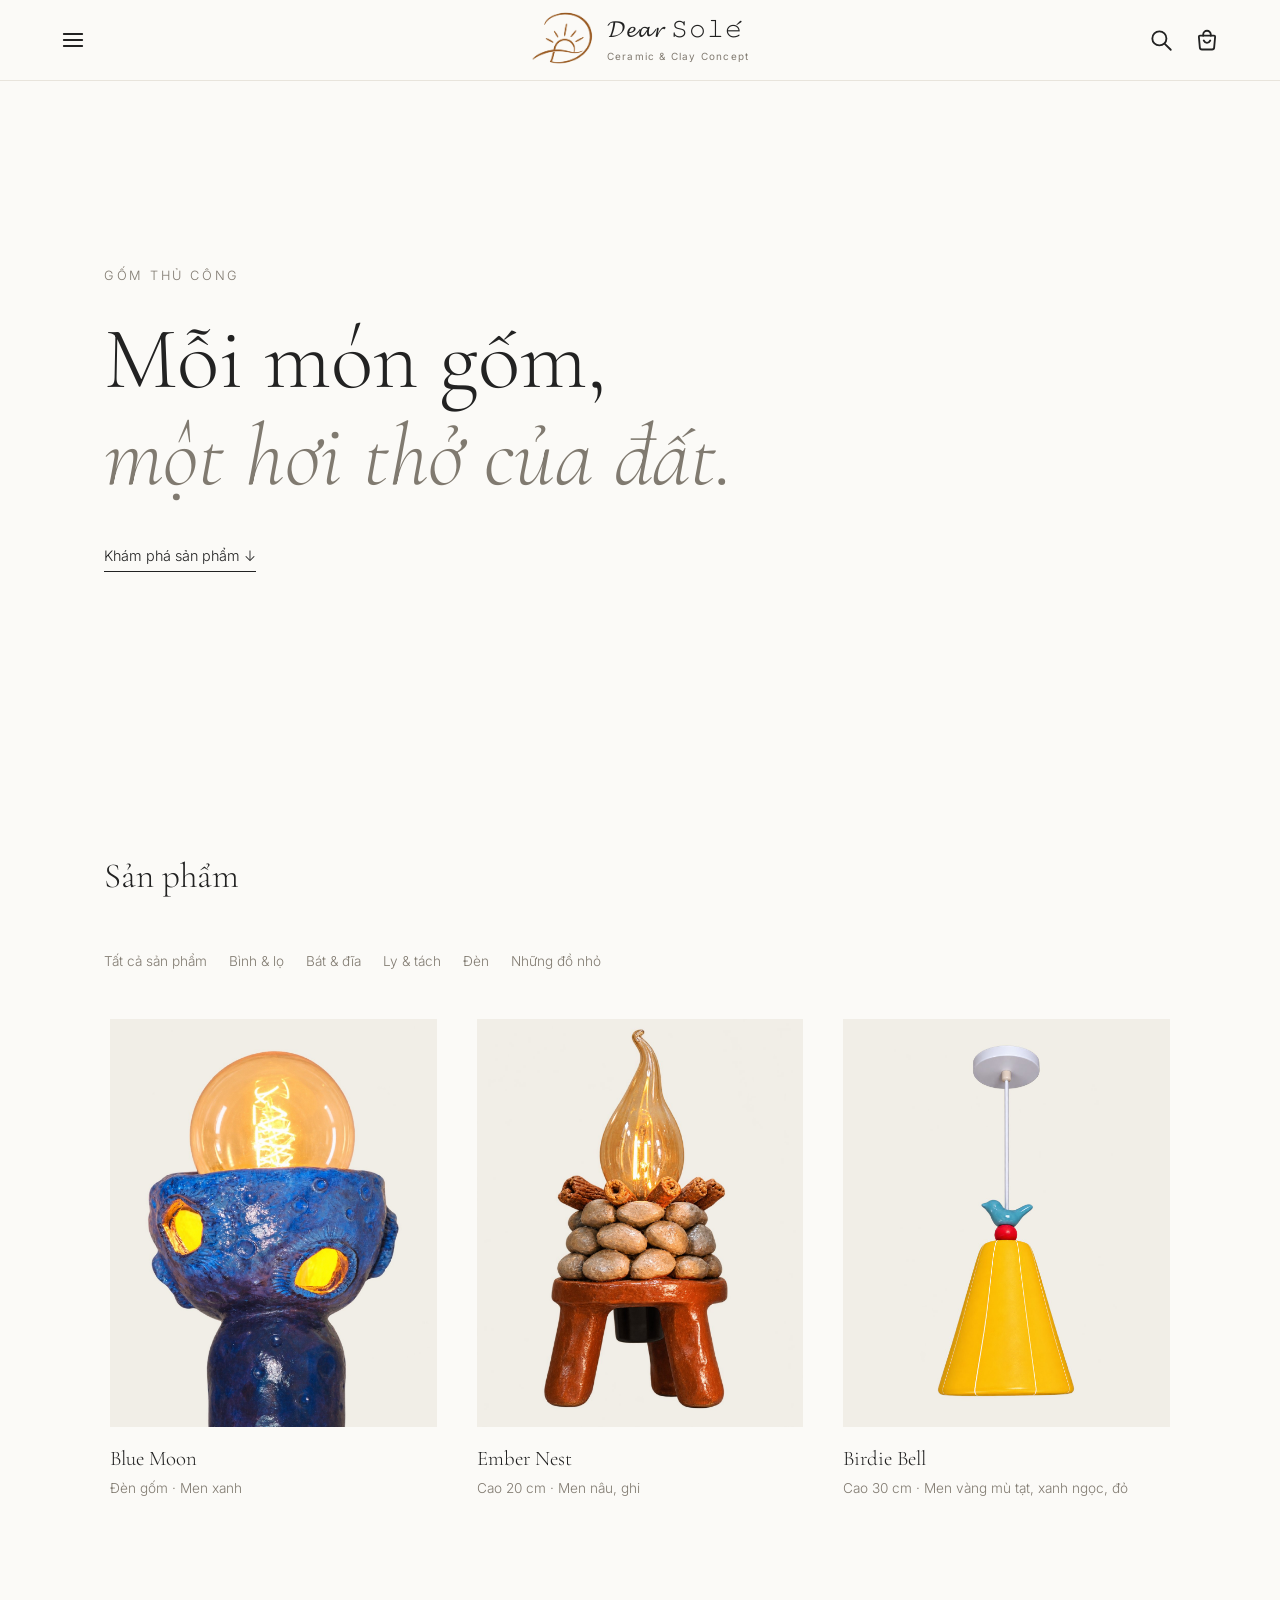
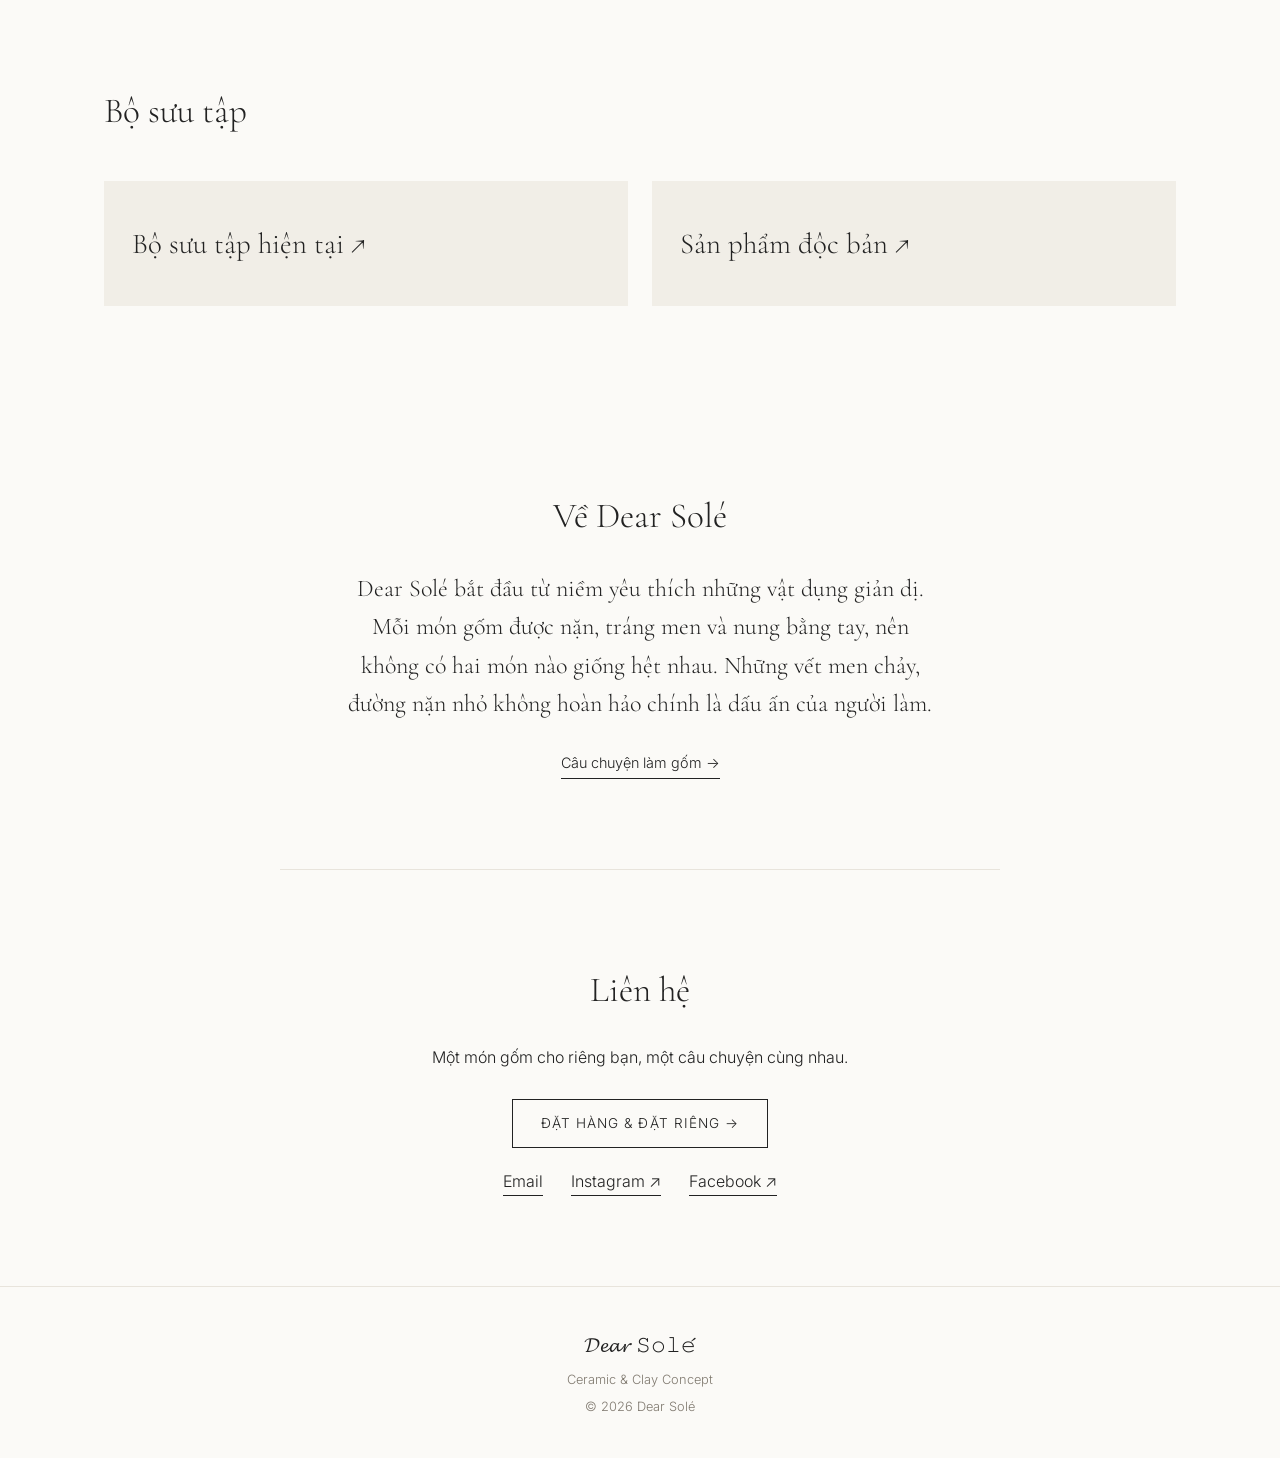
==== commit 236920c0: "Redesign header: hamburger left, centered logo, search and cart right, dropdown menu panel Co-Author" ====
--- a/index.html
+++ b/index.html
@@ -12,41 +12,53 @@
 <link rel="stylesheet" href="./assets/style.css">
 </head>
 <body>
-<header class="nav">
-  <a href="./" class="logo" aria-label="Dear Solé — Ceramic &amp; Clay Concept">
-    <span class="logo-mark"><img src="./assets/exec-b38fa0b2-671f-40af-9a76-47e898eaf617.png" alt="" width="1254" height="1254"></span>
-    <span class="logo-text"><span class="logo-name">𝓓𝓮𝓪𝓻 𝚂𝚘𝚕𝚎́</span><span class="logo-tagline">Ceramic &amp; Clay Concept</span></span>
-  </a>
-  <button class="menu-toggle" id="menuToggle" aria-expanded="false" aria-controls="mainNav" data-vi="Menu" data-en="Menu">Menu</button>
-  <nav id="mainNav" aria-label="Điều hướng chính">
-    <a href="./" data-vi="Trang chủ" data-en="Home">Trang chủ</a>
-    <details class="nav-group"><summary data-vi="Sản phẩm" data-en="Products">Sản phẩm</summary><div class="dropdown">
-      <a href="./san-pham/" data-vi="Tất cả sản phẩm" data-en="All products">Tất cả sản phẩm</a>
-      <a href="./san-pham/binh-lo/" data-vi="Bình &amp; lọ" data-en="Vases &amp; vessels">Bình &amp; lọ</a>
-      <a href="./san-pham/bat-dia/" data-vi="Bát &amp; đĩa" data-en="Bowls &amp; plates">Bát &amp; đĩa</a>
-      <a href="./san-pham/ly-tach/" data-vi="Ly &amp; tách" data-en="Cups &amp; mugs">Ly &amp; tách</a>
-      <a href="./san-pham/den/" data-vi="Đèn" data-en="Lamps">Đèn</a>
-      <a href="./san-pham/nhung-do-nho/" data-vi="Những đồ nhỏ" data-en="Small objects">Những đồ nhỏ</a>
-    </div></details>
-    <details class="nav-group"><summary data-vi="Bộ sưu tập" data-en="Collections">Bộ sưu tập</summary><div class="dropdown">
-      <a href="./bo-suu-tap/" data-vi="Bộ sưu tập hiện tại" data-en="Current collection">Bộ sưu tập hiện tại</a>
-      <a href="./bo-suu-tap/doc-ban/" data-vi="Sản phẩm độc bản" data-en="One of a kind">Sản phẩm độc bản</a>
-    </div></details>
-    <details class="nav-group"><summary data-vi="Về Dear Solé" data-en="About Dear Solé">Về Dear Solé</summary><div class="dropdown">
-      <a href="./ve-dear-sole/" data-vi="Câu chuyện làm gốm" data-en="Our pottery story">Câu chuyện làm gốm</a>
-    </div></details>
-    <details class="nav-group"><summary data-vi="Liên hệ" data-en="Contact">Liên hệ</summary><div class="dropdown">
-      <a href="./lien-he/" data-vi="Đặt hàng &amp; đặt riêng" data-en="Orders &amp; commissions">Đặt hàng &amp; đặt riêng</a>
-      <a href="mailto:dearsoleconcept@gmail.com">Email</a>
-      <a href="https://www.instagram.com/dearsole.concept/" target="_blank" rel="noopener">Instagram ↗</a>
-      <a href="https://www.facebook.com/share/1HiBH6bDLt/?mibextid=wwXIfr" target="_blank" rel="noopener">Facebook ↗</a>
-    </div></details>
-    <button id="lang" aria-label="Đổi ngôn ngữ / Switch language">EN</button>
+<header class="nav" id="siteHeader">
+  <div class="nav-bar">
+    <button id="menuToggle" class="icon-btn" aria-expanded="false" aria-controls="mainNav" aria-label="Menu"><svg class="ic-open" viewBox="0 0 24 24" width="26" height="26" fill="none" stroke="currentColor" stroke-width="1.7" stroke-linecap="round" stroke-linejoin="round" aria-hidden="true"><path d="M3.5 6.5h17M3.5 12h17M3.5 17.5h17"/></svg><svg class="ic-close" viewBox="0 0 24 24" width="26" height="26" fill="none" stroke="currentColor" stroke-width="1.7" stroke-linecap="round" stroke-linejoin="round" aria-hidden="true"><path d="M5.5 5.5l13 13M18.5 5.5l-13 13"/></svg></button>
+    <a href="./" class="logo" aria-label="Dear Solé — Ceramic &amp; Clay Concept">
+      <span class="logo-mark"><img src="./assets/exec-b38fa0b2-671f-40af-9a76-47e898eaf617.png" alt="" width="1254" height="1254"></span>
+      <span class="logo-text"><span class="logo-name">𝓓𝓮𝓪𝓻 𝚂𝚘𝚕𝚎́</span><span class="logo-tagline">Ceramic &amp; Clay Concept</span></span>
+    </a>
+    <div class="nav-icons">
+      <button id="searchBtn" class="icon-btn" aria-label="Tìm kiếm / Search" aria-controls="mainNav"><svg viewBox="0 0 24 24" width="26" height="26" fill="none" stroke="currentColor" stroke-width="1.7" stroke-linecap="round" stroke-linejoin="round" aria-hidden="true"><circle cx="10.5" cy="10.5" r="6.5"/><path d="M15.5 15.5 21 21"/></svg></button>
+      <button id="cartBtn" class="icon-btn cart-btn" aria-label="Giỏ hàng / Cart"><svg viewBox="0 0 24 24" width="26" height="26" fill="none" stroke="currentColor" stroke-width="1.7" stroke-linecap="round" stroke-linejoin="round" aria-hidden="true"><path d="M5.5 8h13a1 1 0 0 1 1 1l-.9 10a2 2 0 0 1-2 1.8H7.4a2 2 0 0 1-2-1.8L4.5 9a1 1 0 0 1 1-1z"/><path d="M8.5 8V7a3.5 3.5 0 0 1 7 0v1"/><path d="M9 12.5c.8 1.5 1.8 2.2 3 2.2s2.2-.7 3-2.2"/></svg><span class="cart-badge" id="cartCount" hidden>0</span></button>
+    </div>
+  </div>
+  <nav id="mainNav" aria-label="Điều hướng chính" hidden>
+    <div class="panel-inner">
+      <div class="panel-search" id="panelSearch" hidden>
+        <svg viewBox="0 0 24 24" width="20" height="20" fill="none" stroke="currentColor" stroke-width="1.7" stroke-linecap="round" stroke-linejoin="round" aria-hidden="true"><circle cx="10.5" cy="10.5" r="6.5"/><path d="M15.5 15.5 21 21"/></svg>
+        <input id="searchInput" type="search" autocomplete="off" placeholder="Tìm sản phẩm…" data-ph-vi="Tìm sản phẩm…" data-ph-en="Search products…" aria-label="Tìm sản phẩm / Search products">
+        <button type="button" id="searchClear" aria-label="Xóa / Clear" hidden>×</button>
+      </div>
+      <div class="search-results" id="searchResults" aria-live="polite" hidden></div>
+      <div class="panel-menu" id="panelMenu">
+        <a class="pm-top" href="./" data-vi="Trang chủ" data-en="Home">Trang chủ</a>
+        <div class="pm-group"><p class="pm-top" data-vi="Sản phẩm" data-en="Products">Sản phẩm</p>
+          <a href="./san-pham/" data-vi="Tất cả sản phẩm" data-en="All products">Tất cả sản phẩm</a>
+          <a href="./san-pham/binh-lo/" data-vi="Bình &amp; lọ" data-en="Vases &amp; vessels">Bình &amp; lọ</a>
+          <a href="./san-pham/bat-dia/" data-vi="Bát &amp; đĩa" data-en="Bowls &amp; plates">Bát &amp; đĩa</a>
+          <a href="./san-pham/ly-tach/" data-vi="Ly &amp; tách" data-en="Cups &amp; mugs">Ly &amp; tách</a>
+          <a href="./san-pham/den/" data-vi="Đèn" data-en="Lamps">Đèn</a>
+          <a href="./san-pham/nhung-do-nho/" data-vi="Những đồ nhỏ" data-en="Small objects">Những đồ nhỏ</a>
+        </div>
+        <div class="pm-group"><p class="pm-top" data-vi="Bộ sưu tập" data-en="Collections">Bộ sưu tập</p>
+          <a href="./bo-suu-tap/" data-vi="Bộ sưu tập hiện tại" data-en="Current collection">Bộ sưu tập hiện tại</a>
+          <a href="./bo-suu-tap/doc-ban/" data-vi="Sản phẩm độc bản" data-en="One of a kind">Sản phẩm độc bản</a>
+        </div>
+        <div class="pm-group"><p class="pm-top" data-vi="Về Dear Solé" data-en="About Dear Solé">Về Dear Solé</p>
+          <a href="./ve-dear-sole/" data-vi="Câu chuyện làm gốm" data-en="Our pottery story">Câu chuyện làm gốm</a>
+        </div>
+        <div class="pm-group"><p class="pm-top" data-vi="Liên hệ" data-en="Contact">Liên hệ</p>
+          <a href="./lien-he/" data-vi="Đặt hàng &amp; đặt riêng" data-en="Orders &amp; commissions">Đặt hàng &amp; đặt riêng</a>
+          <a href="mailto:dearsoleconcept@gmail.com">Email</a>
+          <a href="https://www.instagram.com/dearsole.concept/" target="_blank" rel="noopener">Instagram ↗</a>
+          <a href="https://www.facebook.com/share/1HiBH6bDLt/?mibextid=wwXIfr" target="_blank" rel="noopener">Facebook ↗</a>
+        </div>
+        <div class="pm-foot"><button id="lang" aria-label="Đổi ngôn ngữ / Switch language">EN</button></div>
+      </div>
+    </div>
   </nav>
-  <div class="nav-icons">
-    <button id="searchBtn" class="icon-btn" aria-label="Tìm kiếm / Search" aria-haspopup="dialog"><svg viewBox="0 0 24 24" width="26" height="26" fill="none" stroke="currentColor" stroke-width="1.7" stroke-linecap="round" stroke-linejoin="round" aria-hidden="true"><circle cx="10.5" cy="10.5" r="6.5"/><path d="M15.5 15.5 21 21"/></svg></button>
-    <button id="cartBtn" class="icon-btn cart-btn" aria-label="Giỏ hàng / Cart"><svg viewBox="0 0 24 24" width="26" height="26" fill="none" stroke="currentColor" stroke-width="1.7" stroke-linecap="round" stroke-linejoin="round" aria-hidden="true"><path d="M5.5 8h13a1 1 0 0 1 1 1l-.9 10a2 2 0 0 1-2 1.8H7.4a2 2 0 0 1-2-1.8L4.5 9a1 1 0 0 1 1-1z"/><path d="M8.5 8V7a3.5 3.5 0 0 1 7 0v1"/><path d="M9 12.5c.8 1.5 1.8 2.2 3 2.2s2.2-.7 3-2.2"/></svg><span class="cart-badge" id="cartCount" hidden>0</span></button>
-  </div>
 </header>
 <main id="top"><section class="hero"><p class="eyebrow" data-vi="Gốm thủ công" data-en="Handmade ceramics">Gốm thủ công</p><h1  data-vi="Mỗi món gốm,&lt;br&gt;&lt;em&gt;một hơi thở của đất.&lt;/em&gt;" data-en="Every piece,&lt;br&gt;&lt;em&gt;a breath of clay.&lt;/em&gt;">Mỗi món gốm,<br><em>một hơi thở của đất.</em></h1><a class="link" href="./san-pham/" data-vi="Khám phá sản phẩm ↓" data-en="Explore our pieces ↓">Khám phá sản phẩm ↓</a></section><section id="products"><div class="head"><h2  data-vi="Sản phẩm" data-en="Products">Sản phẩm</h2></div><div class="filters category-links" aria-label="Danh mục sản phẩm"><a href="./san-pham/" data-vi="Tất cả sản phẩm" data-en="All products">Tất cả sản phẩm</a><a href="./san-pham/binh-lo/" data-vi="Bình &amp; lọ" data-en="Vases &amp; vessels">Bình & lọ</a><a href="./san-pham/bat-dia/" data-vi="Bát &amp; đĩa" data-en="Bowls &amp; plates">Bát & đĩa</a><a href="./san-pham/ly-tach/" data-vi="Ly &amp; tách" data-en="Cups &amp; mugs">Ly & tách</a><a href="./san-pham/den/" data-vi="Đèn" data-en="Lamps">Đèn</a><a href="./san-pham/nhung-do-nho/" data-vi="Những đồ nhỏ" data-en="Small objects">Những đồ nhỏ</a></div><div class="grid"><button class="card" data-id="7"><div class="thumb"><img src="./assets/img/blue-moon-01.jpg" alt="Blue Moon" loading="lazy"></div><h3  data-vi="Blue Moon" data-en="Blue Moon">Blue Moon</h3><p  data-vi="Đèn gốm · Men xanh" data-en="Ceramic lamp · Blue glaze">Đèn gốm · Men xanh</p></button><button class="card" data-id="8"><div class="thumb"><img src="./assets/img/ember-nest-01.jpg" alt="Ember Nest" loading="lazy"></div><h3  data-vi="Ember Nest" data-en="Ember Nest">Ember Nest</h3><p  data-vi="Cao 20 cm · Men nâu, ghi" data-en="H 20 cm · Brown, grey glaze">Cao 20 cm · Men nâu, ghi</p></button><button class="card" data-id="9"><div class="thumb"><img src="./assets/img/birdie-bell-cover-v2.jpg" alt="Birdie Bell" loading="lazy"></div><h3  data-vi="Birdie Bell" data-en="Birdie Bell">Birdie Bell</h3><p  data-vi="Cao 30 cm · Men vàng mù tạt, xanh ngọc, đỏ" data-en="H 30 cm · Mustard yellow, turquoise, red glaze">Cao 30 cm · Men vàng mù tạt, xanh ngọc, đỏ</p></button></div></section><section id="collection"><div class="head"><h2  data-vi="Bộ sưu tập" data-en="Collections">Bộ sưu tập</h2></div><div class="collection-links"><a href="./bo-suu-tap/" data-vi="Bộ sưu tập hiện tại ↗" data-en="Current collection ↗">Bộ sưu tập hiện tại ↗</a><a href="./bo-suu-tap/doc-ban/" data-vi="Sản phẩm độc bản ↗" data-en="One of a kind ↗">Sản phẩm độc bản ↗</a></div></section><section id="story" class="story"><h2  data-vi="Về Dear Solé" data-en="About Dear Solé">Về Dear Solé</h2><p  data-vi="Dear Solé bắt đầu từ niềm yêu thích những vật dụng giản dị. Mỗi món gốm được nặn, tráng men và nung bằng tay, nên không có hai món nào giống hệt nhau. Những vết men chảy, đường nặn nhỏ không hoàn hảo chính là dấu ấn của người làm." data-en="Dear Solé began with a love for simple, everyday objects. Each piece is shaped, glazed and fired by hand, so no two are alike. Every drip of glaze and slight imperfection is the maker’s mark.">Dear Solé bắt đầu từ niềm yêu thích những vật dụng giản dị. Mỗi món gốm được nặn, tráng men và nung bằng tay, nên không có hai món nào giống hệt nhau. Những vết men chảy, đường nặn nhỏ không hoàn hảo chính là dấu ấn của người làm.</p><a class="link" href="./ve-dear-sole/" data-vi="Câu chuyện làm gốm →" data-en="Our pottery story →">Câu chuyện làm gốm →</a></section><section id="contact" class="contact"><h2  data-vi="Liên hệ" data-en="Contact">Liên hệ</h2><p  data-vi="Một món gốm cho riêng bạn, một câu chuyện cùng nhau." data-en="A piece of pottery for you, a story to share.">Một món gốm cho riêng bạn, một câu chuyện cùng nhau.</p><a class="btn" href="./lien-he/" data-vi="Đặt hàng &amp; đặt riêng →" data-en="Orders &amp; commissions →">Đặt hàng & đặt riêng →</a><p class="links"><a href="mailto:dearsoleconcept@gmail.com">Email</a><a href="https://www.instagram.com/dearsole.concept/" target="_blank" rel="noopener">Instagram ↗</a><a href="https://www.facebook.com/share/1HiBH6bDLt/?mibextid=wwXIfr" target="_blank" rel="noopener">Facebook ↗</a></p></section></main>
 <footer><a href="./">𝓓𝓮𝓪𝓻 𝚂𝚘𝚕𝚎́</a><p>Ceramic &amp; Clay Concept</p><p>© <span id="y">2026</span> Dear Solé</p></footer>
@@ -55,15 +67,6 @@
     <div class="img" id="mImg"></div><div class="info"><h3 id="mName"></h3><p id="mDesc"></p><p class="meta" id="mMeta"></p><p class="price" id="mPrice"></p><div class="gallery-thumbs" id="mGallery" aria-label="Ảnh sản phẩm / Product photos"></div>
     <div class="actions"><button type="button" class="btn btn-solid" id="mAdd"></button> <a class="btn" id="mBuy" href="./lien-he/" data-contact="./lien-he/"></a></div></div>
   </div>
-</div>
-<div class="search-overlay" id="searchOverlay" hidden></div>
-<div class="search" id="search" role="dialog" aria-modal="true" aria-label="Tìm kiếm sản phẩm" hidden>
-  <div class="search-bar">
-    <svg viewBox="0 0 24 24" width="22" height="22" fill="none" stroke="currentColor" stroke-width="1.7" stroke-linecap="round" aria-hidden="true"><circle cx="10.5" cy="10.5" r="6.5"/><path d="M15.5 15.5 21 21"/></svg>
-    <input id="searchInput" type="search" autocomplete="off" placeholder="Tìm sản phẩm…" data-ph-vi="Tìm sản phẩm…" data-ph-en="Search products…" aria-label="Tìm sản phẩm">
-    <button class="close" id="searchClose" aria-label="Đóng / Close">×</button>
-  </div>
-  <div class="search-results" id="searchResults" aria-live="polite"></div>
 </div>
 <div class="cart-overlay" id="cartOverlay" hidden></div>
 <aside class="cart" id="cart" role="dialog" aria-modal="true" aria-labelledby="cartTitle" hidden>
--- a/assets/style.css
+++ b/assets/style.css
@@ -110,24 +110,12 @@
 .contact-options a{overflow-wrap:anywhere}
 
 /* Biểu tượng tìm kiếm & giỏ hàng */
-.nav-icons{display:flex;align-items:center;gap:6px;margin-left:18px}
-.nav nav{margin-left:auto}
 .icon-btn{position:relative;display:grid;place-items:center;width:44px;height:44px;background:none;border:0;padding:0;color:var(--ink);cursor:pointer;border-radius:50%}
 .icon-btn:hover{color:var(--mute)}
 .icon-btn:focus-visible{outline:2px solid var(--ink);outline-offset:2px}
 .cart-btn{border:0;padding:0;border-radius:50%}
 .cart-badge{position:absolute;top:3px;right:1px;min-width:18px;height:18px;padding:0 5px;border-radius:9px;background:var(--ink);color:var(--bg);font:500 .68rem/18px Inter,sans-serif;text-align:center}
 .cart-badge[hidden]{display:none}
-@media(max-width:1100px){.nav-icons{order:1;margin-left:8px}.nav nav{order:2}.menu-toggle{order:0}.cart-btn{align-self:auto}}
-.search-overlay{position:fixed;inset:0;background:rgba(34,34,34,.35);z-index:30}
-.search{position:fixed;top:0;left:0;right:0;z-index:31;background:var(--bg);box-shadow:0 8px 30px rgba(0,0,0,.08);max-height:90vh;overflow:auto;padding:0 5vw 24px}
-.search[hidden],.search-overlay[hidden]{display:none}
-.search-bar{display:flex;align-items:center;gap:14px;max-width:var(--max);margin:0 auto;padding:22px 0;border-bottom:1px solid var(--line)}
-.search-bar input{flex:1;min-width:0;font:inherit;font-size:1.25rem;color:var(--ink);background:none;border:0;outline:0;padding:6px 0;-webkit-appearance:none}
-.search-bar input::-webkit-search-cancel-button{display:none}
-.search-bar .close{background:none;border:0;font-size:2rem;line-height:1;width:44px;height:44px;cursor:pointer}
-.search-results{max-width:var(--max);margin:0 auto;padding-top:8px}
-.search-results .sr-hint,.search-results .sr-empty{padding:28px 0;color:var(--mute);text-align:center}
 .sr-item{display:grid;grid-template-columns:72px 1fr auto;gap:16px;align-items:center;width:100%;padding:12px 0;background:none;border:0;border-bottom:1px solid var(--line);font:inherit;color:inherit;text-align:left;cursor:pointer}
 .sr-item:hover .sr-name,.sr-item:focus-visible .sr-name{text-decoration:underline}
 .sr-img{width:72px;height:90px;background:#f1eee7;display:grid;place-items:center;overflow:hidden}
@@ -136,6 +124,34 @@
 .sr-name{font-family:"Cormorant Garamond",serif;font-size:1.35rem;line-height:1.2}
 .sr-meta{font-size:.85rem;color:var(--mute)}
 .sr-price{font-size:.9rem;white-space:nowrap}
-.cart-head .close,.search-bar .close{position:static}
-@media(max-width:700px){.nav{gap:6px}.logo{gap:8px}.logo-mark{width:44px;height:44px}.menu-toggle{padding:8px 10px}.nav-icons{gap:0;margin-left:0}.icon-btn{width:38px;height:38px}.icon-btn svg{width:24px;height:24px}.cart-badge{top:1px;right:-1px}}
-@media(max-width:380px){.logo-mark{width:38px;height:38px}.logo-name{font-size:1.15rem}.logo-tagline{font-size:.5rem;letter-spacing:0}.menu-toggle{padding:8px 8px;font-size:.75rem}.icon-btn{width:34px;height:34px}}
+
+.cart-head .close{position:static}
+/* Header kiểu Lunelle: ☰ trái · logo giữa · tìm kiếm + giỏ hàng phải */
+header.nav{position:sticky;top:0;z-index:5;display:block;padding:0;background:var(--bg);backdrop-filter:none;border-bottom:1px solid var(--line)}
+.nav-bar{display:grid;grid-template-columns:1fr auto 1fr;align-items:center;gap:8px;padding:8px 4vw}
+.nav-bar #menuToggle{justify-self:start}
+.nav-icons{display:flex;align-items:center;gap:2px;justify-self:end;margin:0}
+.nav-bar .logo{justify-self:center}
+#menuToggle .ic-close,header.panel-open #menuToggle .ic-open{display:none}
+header.panel-open #menuToggle .ic-close{display:block}
+#mainNav{position:absolute;left:0;right:0;top:100%;display:block;margin:0;background:var(--bg);border-bottom:1px solid var(--line);box-shadow:0 22px 30px rgba(34,34,34,.1);max-height:calc(100vh - 100px);max-height:calc(100dvh - 100px);overflow-y:auto;text-transform:none;letter-spacing:0;font-size:1rem}
+#mainNav[hidden]{display:none}
+.panel-inner{max-width:var(--max);margin:0 auto;padding:0 5vw 24px}
+.panel-search{display:flex;align-items:center;gap:12px;padding:16px 0 10px;border-bottom:1px solid var(--line)}
+.panel-search[hidden]{display:none}
+.panel-search input{flex:1;min-width:0;font:inherit;font-size:1.1rem;color:var(--ink);background:none;border:0;outline:0;padding:6px 0;-webkit-appearance:none}
+.panel-search input::-webkit-search-cancel-button{display:none}
+.panel-search button{background:none;border:0;font-size:1.6rem;line-height:1;width:36px;height:36px;cursor:pointer;color:var(--mute)}
+.panel-search button[hidden]{display:none}
+.search-results{padding-top:4px}
+.search-results[hidden],.panel-menu[hidden]{display:none}
+.search-results .sr-hint,.search-results .sr-empty{padding:24px 0;color:var(--mute)}
+.panel-menu .pm-top{display:block;padding:16px 0 10px;font-size:1.05rem;color:var(--ink);margin:0}
+.panel-menu .pm-group{border-top:1px solid var(--line)}
+.panel-menu>.pm-top{border-bottom:0}
+.panel-menu .pm-group a{display:block;padding:8px 0 8px 18px;color:var(--mute);font-size:.95rem}
+.panel-menu .pm-group a:hover,.panel-menu .pm-group a:focus-visible{color:var(--ink)}
+.panel-menu .pm-group a:last-child{margin-bottom:10px}
+.pm-foot{border-top:1px solid var(--line);padding-top:16px}
+@media(max-width:520px){.logo-tagline{display:none}.logo-mark{width:42px;height:42px}.logo-name{font-size:1.25rem}.nav-bar{padding:6px 3vw}.icon-btn{width:38px;height:38px}.icon-btn svg{width:24px;height:24px}.cart-badge{top:1px;right:-1px}}
+@media(max-width:360px){.logo-mark{width:36px;height:36px}.logo-name{font-size:1.1rem}.icon-btn{width:34px;height:34px}}
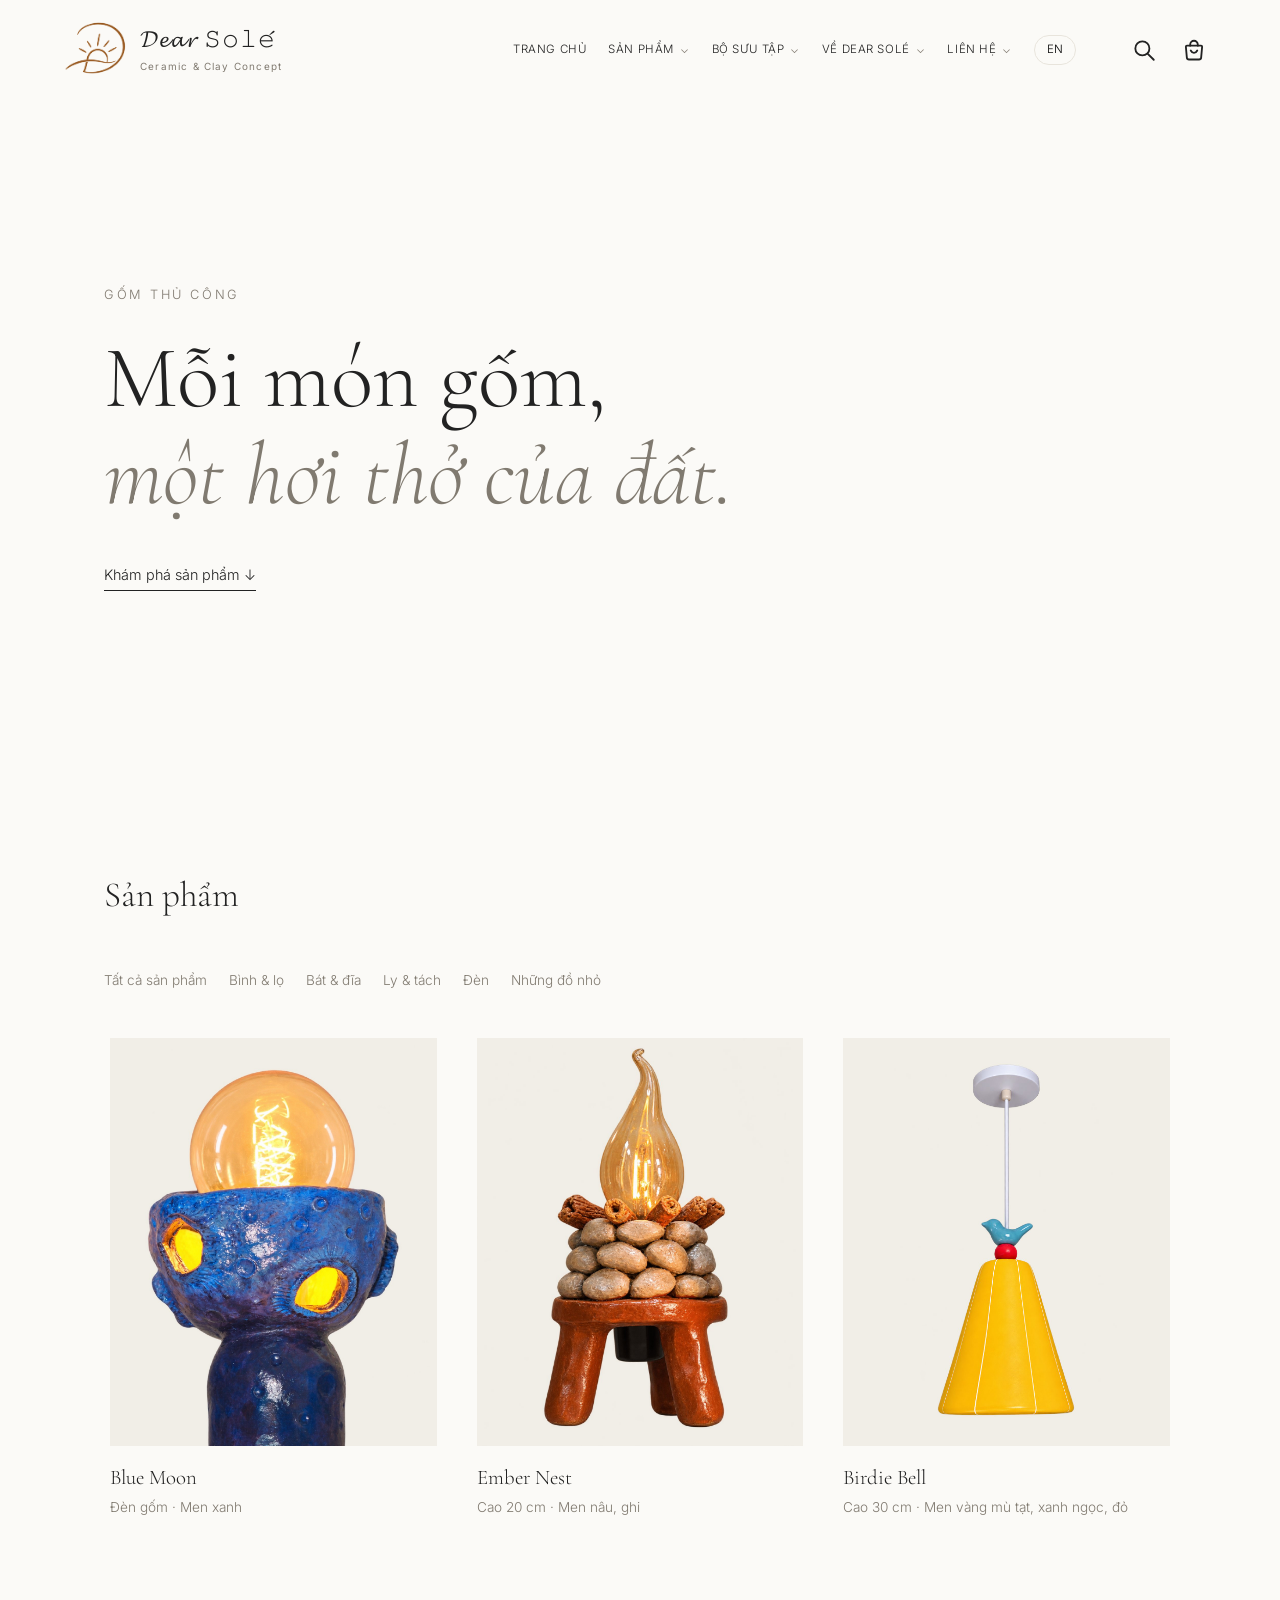
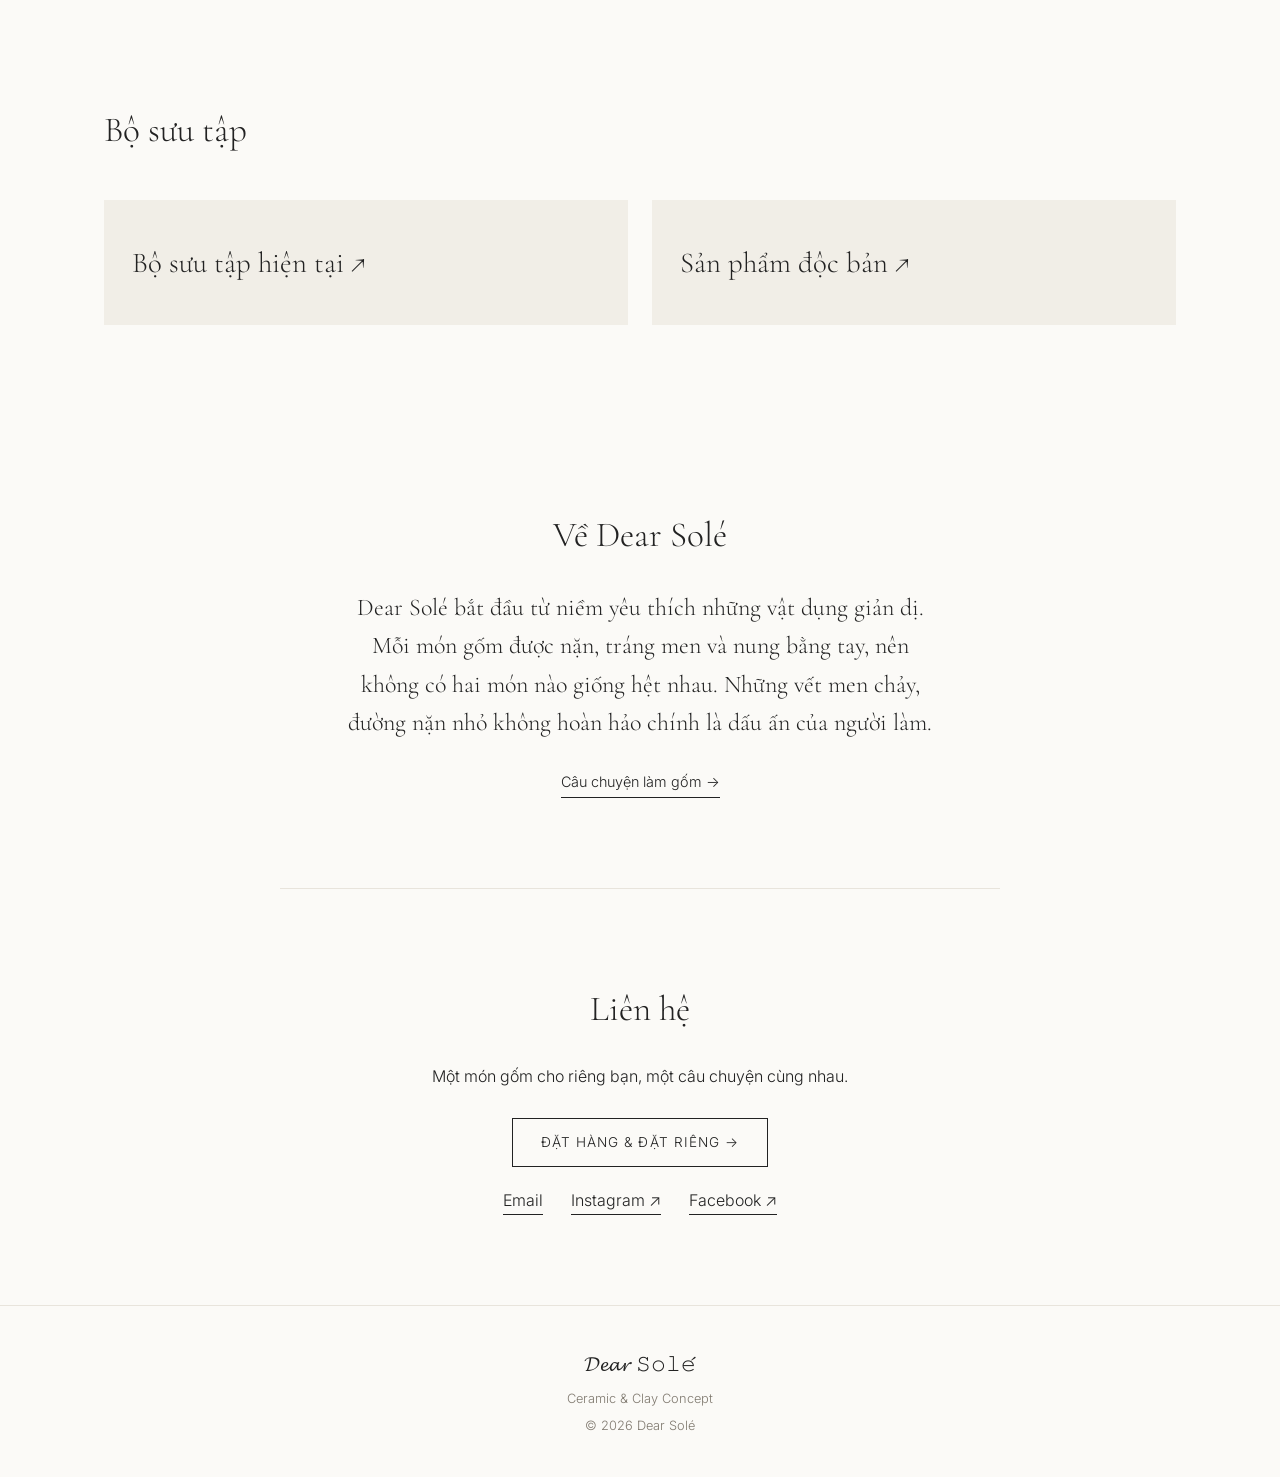
==== commit 9a59d894: "Revert "Redesign header: hamburger left, centered logo, search and cart right, dropdown menu panel" " ====
--- a/index.html
+++ b/index.html
@@ -12,53 +12,41 @@
 <link rel="stylesheet" href="./assets/style.css">
 </head>
 <body>
-<header class="nav" id="siteHeader">
-  <div class="nav-bar">
-    <button id="menuToggle" class="icon-btn" aria-expanded="false" aria-controls="mainNav" aria-label="Menu"><svg class="ic-open" viewBox="0 0 24 24" width="26" height="26" fill="none" stroke="currentColor" stroke-width="1.7" stroke-linecap="round" stroke-linejoin="round" aria-hidden="true"><path d="M3.5 6.5h17M3.5 12h17M3.5 17.5h17"/></svg><svg class="ic-close" viewBox="0 0 24 24" width="26" height="26" fill="none" stroke="currentColor" stroke-width="1.7" stroke-linecap="round" stroke-linejoin="round" aria-hidden="true"><path d="M5.5 5.5l13 13M18.5 5.5l-13 13"/></svg></button>
-    <a href="./" class="logo" aria-label="Dear Solé — Ceramic &amp; Clay Concept">
-      <span class="logo-mark"><img src="./assets/exec-b38fa0b2-671f-40af-9a76-47e898eaf617.png" alt="" width="1254" height="1254"></span>
-      <span class="logo-text"><span class="logo-name">𝓓𝓮𝓪𝓻 𝚂𝚘𝚕𝚎́</span><span class="logo-tagline">Ceramic &amp; Clay Concept</span></span>
-    </a>
-    <div class="nav-icons">
-      <button id="searchBtn" class="icon-btn" aria-label="Tìm kiếm / Search" aria-controls="mainNav"><svg viewBox="0 0 24 24" width="26" height="26" fill="none" stroke="currentColor" stroke-width="1.7" stroke-linecap="round" stroke-linejoin="round" aria-hidden="true"><circle cx="10.5" cy="10.5" r="6.5"/><path d="M15.5 15.5 21 21"/></svg></button>
-      <button id="cartBtn" class="icon-btn cart-btn" aria-label="Giỏ hàng / Cart"><svg viewBox="0 0 24 24" width="26" height="26" fill="none" stroke="currentColor" stroke-width="1.7" stroke-linecap="round" stroke-linejoin="round" aria-hidden="true"><path d="M5.5 8h13a1 1 0 0 1 1 1l-.9 10a2 2 0 0 1-2 1.8H7.4a2 2 0 0 1-2-1.8L4.5 9a1 1 0 0 1 1-1z"/><path d="M8.5 8V7a3.5 3.5 0 0 1 7 0v1"/><path d="M9 12.5c.8 1.5 1.8 2.2 3 2.2s2.2-.7 3-2.2"/></svg><span class="cart-badge" id="cartCount" hidden>0</span></button>
-    </div>
+<header class="nav">
+  <a href="./" class="logo" aria-label="Dear Solé — Ceramic &amp; Clay Concept">
+    <span class="logo-mark"><img src="./assets/exec-b38fa0b2-671f-40af-9a76-47e898eaf617.png" alt="" width="1254" height="1254"></span>
+    <span class="logo-text"><span class="logo-name">𝓓𝓮𝓪𝓻 𝚂𝚘𝚕𝚎́</span><span class="logo-tagline">Ceramic &amp; Clay Concept</span></span>
+  </a>
+  <button class="menu-toggle" id="menuToggle" aria-expanded="false" aria-controls="mainNav" data-vi="Menu" data-en="Menu">Menu</button>
+  <nav id="mainNav" aria-label="Điều hướng chính">
+    <a href="./" data-vi="Trang chủ" data-en="Home">Trang chủ</a>
+    <details class="nav-group"><summary data-vi="Sản phẩm" data-en="Products">Sản phẩm</summary><div class="dropdown">
+      <a href="./san-pham/" data-vi="Tất cả sản phẩm" data-en="All products">Tất cả sản phẩm</a>
+      <a href="./san-pham/binh-lo/" data-vi="Bình &amp; lọ" data-en="Vases &amp; vessels">Bình &amp; lọ</a>
+      <a href="./san-pham/bat-dia/" data-vi="Bát &amp; đĩa" data-en="Bowls &amp; plates">Bát &amp; đĩa</a>
+      <a href="./san-pham/ly-tach/" data-vi="Ly &amp; tách" data-en="Cups &amp; mugs">Ly &amp; tách</a>
+      <a href="./san-pham/den/" data-vi="Đèn" data-en="Lamps">Đèn</a>
+      <a href="./san-pham/nhung-do-nho/" data-vi="Những đồ nhỏ" data-en="Small objects">Những đồ nhỏ</a>
+    </div></details>
+    <details class="nav-group"><summary data-vi="Bộ sưu tập" data-en="Collections">Bộ sưu tập</summary><div class="dropdown">
+      <a href="./bo-suu-tap/" data-vi="Bộ sưu tập hiện tại" data-en="Current collection">Bộ sưu tập hiện tại</a>
+      <a href="./bo-suu-tap/doc-ban/" data-vi="Sản phẩm độc bản" data-en="One of a kind">Sản phẩm độc bản</a>
+    </div></details>
+    <details class="nav-group"><summary data-vi="Về Dear Solé" data-en="About Dear Solé">Về Dear Solé</summary><div class="dropdown">
+      <a href="./ve-dear-sole/" data-vi="Câu chuyện làm gốm" data-en="Our pottery story">Câu chuyện làm gốm</a>
+    </div></details>
+    <details class="nav-group"><summary data-vi="Liên hệ" data-en="Contact">Liên hệ</summary><div class="dropdown">
+      <a href="./lien-he/" data-vi="Đặt hàng &amp; đặt riêng" data-en="Orders &amp; commissions">Đặt hàng &amp; đặt riêng</a>
+      <a href="mailto:dearsoleconcept@gmail.com">Email</a>
+      <a href="https://www.instagram.com/dearsole.concept/" target="_blank" rel="noopener">Instagram ↗</a>
+      <a href="https://www.facebook.com/share/1HiBH6bDLt/?mibextid=wwXIfr" target="_blank" rel="noopener">Facebook ↗</a>
+    </div></details>
+    <button id="lang" aria-label="Đổi ngôn ngữ / Switch language">EN</button>
+  </nav>
+  <div class="nav-icons">
+    <button id="searchBtn" class="icon-btn" aria-label="Tìm kiếm / Search" aria-haspopup="dialog"><svg viewBox="0 0 24 24" width="26" height="26" fill="none" stroke="currentColor" stroke-width="1.7" stroke-linecap="round" stroke-linejoin="round" aria-hidden="true"><circle cx="10.5" cy="10.5" r="6.5"/><path d="M15.5 15.5 21 21"/></svg></button>
+    <button id="cartBtn" class="icon-btn cart-btn" aria-label="Giỏ hàng / Cart"><svg viewBox="0 0 24 24" width="26" height="26" fill="none" stroke="currentColor" stroke-width="1.7" stroke-linecap="round" stroke-linejoin="round" aria-hidden="true"><path d="M5.5 8h13a1 1 0 0 1 1 1l-.9 10a2 2 0 0 1-2 1.8H7.4a2 2 0 0 1-2-1.8L4.5 9a1 1 0 0 1 1-1z"/><path d="M8.5 8V7a3.5 3.5 0 0 1 7 0v1"/><path d="M9 12.5c.8 1.5 1.8 2.2 3 2.2s2.2-.7 3-2.2"/></svg><span class="cart-badge" id="cartCount" hidden>0</span></button>
   </div>
-  <nav id="mainNav" aria-label="Điều hướng chính" hidden>
-    <div class="panel-inner">
-      <div class="panel-search" id="panelSearch" hidden>
-        <svg viewBox="0 0 24 24" width="20" height="20" fill="none" stroke="currentColor" stroke-width="1.7" stroke-linecap="round" stroke-linejoin="round" aria-hidden="true"><circle cx="10.5" cy="10.5" r="6.5"/><path d="M15.5 15.5 21 21"/></svg>
-        <input id="searchInput" type="search" autocomplete="off" placeholder="Tìm sản phẩm…" data-ph-vi="Tìm sản phẩm…" data-ph-en="Search products…" aria-label="Tìm sản phẩm / Search products">
-        <button type="button" id="searchClear" aria-label="Xóa / Clear" hidden>×</button>
-      </div>
-      <div class="search-results" id="searchResults" aria-live="polite" hidden></div>
-      <div class="panel-menu" id="panelMenu">
-        <a class="pm-top" href="./" data-vi="Trang chủ" data-en="Home">Trang chủ</a>
-        <div class="pm-group"><p class="pm-top" data-vi="Sản phẩm" data-en="Products">Sản phẩm</p>
-          <a href="./san-pham/" data-vi="Tất cả sản phẩm" data-en="All products">Tất cả sản phẩm</a>
-          <a href="./san-pham/binh-lo/" data-vi="Bình &amp; lọ" data-en="Vases &amp; vessels">Bình &amp; lọ</a>
-          <a href="./san-pham/bat-dia/" data-vi="Bát &amp; đĩa" data-en="Bowls &amp; plates">Bát &amp; đĩa</a>
-          <a href="./san-pham/ly-tach/" data-vi="Ly &amp; tách" data-en="Cups &amp; mugs">Ly &amp; tách</a>
-          <a href="./san-pham/den/" data-vi="Đèn" data-en="Lamps">Đèn</a>
-          <a href="./san-pham/nhung-do-nho/" data-vi="Những đồ nhỏ" data-en="Small objects">Những đồ nhỏ</a>
-        </div>
-        <div class="pm-group"><p class="pm-top" data-vi="Bộ sưu tập" data-en="Collections">Bộ sưu tập</p>
-          <a href="./bo-suu-tap/" data-vi="Bộ sưu tập hiện tại" data-en="Current collection">Bộ sưu tập hiện tại</a>
-          <a href="./bo-suu-tap/doc-ban/" data-vi="Sản phẩm độc bản" data-en="One of a kind">Sản phẩm độc bản</a>
-        </div>
-        <div class="pm-group"><p class="pm-top" data-vi="Về Dear Solé" data-en="About Dear Solé">Về Dear Solé</p>
-          <a href="./ve-dear-sole/" data-vi="Câu chuyện làm gốm" data-en="Our pottery story">Câu chuyện làm gốm</a>
-        </div>
-        <div class="pm-group"><p class="pm-top" data-vi="Liên hệ" data-en="Contact">Liên hệ</p>
-          <a href="./lien-he/" data-vi="Đặt hàng &amp; đặt riêng" data-en="Orders &amp; commissions">Đặt hàng &amp; đặt riêng</a>
-          <a href="mailto:dearsoleconcept@gmail.com">Email</a>
-          <a href="https://www.instagram.com/dearsole.concept/" target="_blank" rel="noopener">Instagram ↗</a>
-          <a href="https://www.facebook.com/share/1HiBH6bDLt/?mibextid=wwXIfr" target="_blank" rel="noopener">Facebook ↗</a>
-        </div>
-        <div class="pm-foot"><button id="lang" aria-label="Đổi ngôn ngữ / Switch language">EN</button></div>
-      </div>
-    </div>
-  </nav>
 </header>
 <main id="top"><section class="hero"><p class="eyebrow" data-vi="Gốm thủ công" data-en="Handmade ceramics">Gốm thủ công</p><h1  data-vi="Mỗi món gốm,&lt;br&gt;&lt;em&gt;một hơi thở của đất.&lt;/em&gt;" data-en="Every piece,&lt;br&gt;&lt;em&gt;a breath of clay.&lt;/em&gt;">Mỗi món gốm,<br><em>một hơi thở của đất.</em></h1><a class="link" href="./san-pham/" data-vi="Khám phá sản phẩm ↓" data-en="Explore our pieces ↓">Khám phá sản phẩm ↓</a></section><section id="products"><div class="head"><h2  data-vi="Sản phẩm" data-en="Products">Sản phẩm</h2></div><div class="filters category-links" aria-label="Danh mục sản phẩm"><a href="./san-pham/" data-vi="Tất cả sản phẩm" data-en="All products">Tất cả sản phẩm</a><a href="./san-pham/binh-lo/" data-vi="Bình &amp; lọ" data-en="Vases &amp; vessels">Bình & lọ</a><a href="./san-pham/bat-dia/" data-vi="Bát &amp; đĩa" data-en="Bowls &amp; plates">Bát & đĩa</a><a href="./san-pham/ly-tach/" data-vi="Ly &amp; tách" data-en="Cups &amp; mugs">Ly & tách</a><a href="./san-pham/den/" data-vi="Đèn" data-en="Lamps">Đèn</a><a href="./san-pham/nhung-do-nho/" data-vi="Những đồ nhỏ" data-en="Small objects">Những đồ nhỏ</a></div><div class="grid"><button class="card" data-id="7"><div class="thumb"><img src="./assets/img/blue-moon-01.jpg" alt="Blue Moon" loading="lazy"></div><h3  data-vi="Blue Moon" data-en="Blue Moon">Blue Moon</h3><p  data-vi="Đèn gốm · Men xanh" data-en="Ceramic lamp · Blue glaze">Đèn gốm · Men xanh</p></button><button class="card" data-id="8"><div class="thumb"><img src="./assets/img/ember-nest-01.jpg" alt="Ember Nest" loading="lazy"></div><h3  data-vi="Ember Nest" data-en="Ember Nest">Ember Nest</h3><p  data-vi="Cao 20 cm · Men nâu, ghi" data-en="H 20 cm · Brown, grey glaze">Cao 20 cm · Men nâu, ghi</p></button><button class="card" data-id="9"><div class="thumb"><img src="./assets/img/birdie-bell-cover-v2.jpg" alt="Birdie Bell" loading="lazy"></div><h3  data-vi="Birdie Bell" data-en="Birdie Bell">Birdie Bell</h3><p  data-vi="Cao 30 cm · Men vàng mù tạt, xanh ngọc, đỏ" data-en="H 30 cm · Mustard yellow, turquoise, red glaze">Cao 30 cm · Men vàng mù tạt, xanh ngọc, đỏ</p></button></div></section><section id="collection"><div class="head"><h2  data-vi="Bộ sưu tập" data-en="Collections">Bộ sưu tập</h2></div><div class="collection-links"><a href="./bo-suu-tap/" data-vi="Bộ sưu tập hiện tại ↗" data-en="Current collection ↗">Bộ sưu tập hiện tại ↗</a><a href="./bo-suu-tap/doc-ban/" data-vi="Sản phẩm độc bản ↗" data-en="One of a kind ↗">Sản phẩm độc bản ↗</a></div></section><section id="story" class="story"><h2  data-vi="Về Dear Solé" data-en="About Dear Solé">Về Dear Solé</h2><p  data-vi="Dear Solé bắt đầu từ niềm yêu thích những vật dụng giản dị. Mỗi món gốm được nặn, tráng men và nung bằng tay, nên không có hai món nào giống hệt nhau. Những vết men chảy, đường nặn nhỏ không hoàn hảo chính là dấu ấn của người làm." data-en="Dear Solé began with a love for simple, everyday objects. Each piece is shaped, glazed and fired by hand, so no two are alike. Every drip of glaze and slight imperfection is the maker’s mark.">Dear Solé bắt đầu từ niềm yêu thích những vật dụng giản dị. Mỗi món gốm được nặn, tráng men và nung bằng tay, nên không có hai món nào giống hệt nhau. Những vết men chảy, đường nặn nhỏ không hoàn hảo chính là dấu ấn của người làm.</p><a class="link" href="./ve-dear-sole/" data-vi="Câu chuyện làm gốm →" data-en="Our pottery story →">Câu chuyện làm gốm →</a></section><section id="contact" class="contact"><h2  data-vi="Liên hệ" data-en="Contact">Liên hệ</h2><p  data-vi="Một món gốm cho riêng bạn, một câu chuyện cùng nhau." data-en="A piece of pottery for you, a story to share.">Một món gốm cho riêng bạn, một câu chuyện cùng nhau.</p><a class="btn" href="./lien-he/" data-vi="Đặt hàng &amp; đặt riêng →" data-en="Orders &amp; commissions →">Đặt hàng & đặt riêng →</a><p class="links"><a href="mailto:dearsoleconcept@gmail.com">Email</a><a href="https://www.instagram.com/dearsole.concept/" target="_blank" rel="noopener">Instagram ↗</a><a href="https://www.facebook.com/share/1HiBH6bDLt/?mibextid=wwXIfr" target="_blank" rel="noopener">Facebook ↗</a></p></section></main>
 <footer><a href="./">𝓓𝓮𝓪𝓻 𝚂𝚘𝚕𝚎́</a><p>Ceramic &amp; Clay Concept</p><p>© <span id="y">2026</span> Dear Solé</p></footer>
@@ -67,6 +55,15 @@
     <div class="img" id="mImg"></div><div class="info"><h3 id="mName"></h3><p id="mDesc"></p><p class="meta" id="mMeta"></p><p class="price" id="mPrice"></p><div class="gallery-thumbs" id="mGallery" aria-label="Ảnh sản phẩm / Product photos"></div>
     <div class="actions"><button type="button" class="btn btn-solid" id="mAdd"></button> <a class="btn" id="mBuy" href="./lien-he/" data-contact="./lien-he/"></a></div></div>
   </div>
+</div>
+<div class="search-overlay" id="searchOverlay" hidden></div>
+<div class="search" id="search" role="dialog" aria-modal="true" aria-label="Tìm kiếm sản phẩm" hidden>
+  <div class="search-bar">
+    <svg viewBox="0 0 24 24" width="22" height="22" fill="none" stroke="currentColor" stroke-width="1.7" stroke-linecap="round" aria-hidden="true"><circle cx="10.5" cy="10.5" r="6.5"/><path d="M15.5 15.5 21 21"/></svg>
+    <input id="searchInput" type="search" autocomplete="off" placeholder="Tìm sản phẩm…" data-ph-vi="Tìm sản phẩm…" data-ph-en="Search products…" aria-label="Tìm sản phẩm">
+    <button class="close" id="searchClose" aria-label="Đóng / Close">×</button>
+  </div>
+  <div class="search-results" id="searchResults" aria-live="polite"></div>
 </div>
 <div class="cart-overlay" id="cartOverlay" hidden></div>
 <aside class="cart" id="cart" role="dialog" aria-modal="true" aria-labelledby="cartTitle" hidden>
--- a/assets/style.css
+++ b/assets/style.css
@@ -110,12 +110,24 @@
 .contact-options a{overflow-wrap:anywhere}
 
 /* Biểu tượng tìm kiếm & giỏ hàng */
+.nav-icons{display:flex;align-items:center;gap:6px;margin-left:18px}
+.nav nav{margin-left:auto}
 .icon-btn{position:relative;display:grid;place-items:center;width:44px;height:44px;background:none;border:0;padding:0;color:var(--ink);cursor:pointer;border-radius:50%}
 .icon-btn:hover{color:var(--mute)}
 .icon-btn:focus-visible{outline:2px solid var(--ink);outline-offset:2px}
 .cart-btn{border:0;padding:0;border-radius:50%}
 .cart-badge{position:absolute;top:3px;right:1px;min-width:18px;height:18px;padding:0 5px;border-radius:9px;background:var(--ink);color:var(--bg);font:500 .68rem/18px Inter,sans-serif;text-align:center}
 .cart-badge[hidden]{display:none}
+@media(max-width:1100px){.nav-icons{order:1;margin-left:8px}.nav nav{order:2}.menu-toggle{order:0}.cart-btn{align-self:auto}}
+.search-overlay{position:fixed;inset:0;background:rgba(34,34,34,.35);z-index:30}
+.search{position:fixed;top:0;left:0;right:0;z-index:31;background:var(--bg);box-shadow:0 8px 30px rgba(0,0,0,.08);max-height:90vh;overflow:auto;padding:0 5vw 24px}
+.search[hidden],.search-overlay[hidden]{display:none}
+.search-bar{display:flex;align-items:center;gap:14px;max-width:var(--max);margin:0 auto;padding:22px 0;border-bottom:1px solid var(--line)}
+.search-bar input{flex:1;min-width:0;font:inherit;font-size:1.25rem;color:var(--ink);background:none;border:0;outline:0;padding:6px 0;-webkit-appearance:none}
+.search-bar input::-webkit-search-cancel-button{display:none}
+.search-bar .close{background:none;border:0;font-size:2rem;line-height:1;width:44px;height:44px;cursor:pointer}
+.search-results{max-width:var(--max);margin:0 auto;padding-top:8px}
+.search-results .sr-hint,.search-results .sr-empty{padding:28px 0;color:var(--mute);text-align:center}
 .sr-item{display:grid;grid-template-columns:72px 1fr auto;gap:16px;align-items:center;width:100%;padding:12px 0;background:none;border:0;border-bottom:1px solid var(--line);font:inherit;color:inherit;text-align:left;cursor:pointer}
 .sr-item:hover .sr-name,.sr-item:focus-visible .sr-name{text-decoration:underline}
 .sr-img{width:72px;height:90px;background:#f1eee7;display:grid;place-items:center;overflow:hidden}
@@ -124,34 +136,6 @@
 .sr-name{font-family:"Cormorant Garamond",serif;font-size:1.35rem;line-height:1.2}
 .sr-meta{font-size:.85rem;color:var(--mute)}
 .sr-price{font-size:.9rem;white-space:nowrap}
-
-.cart-head .close{position:static}
-/* Header kiểu Lunelle: ☰ trái · logo giữa · tìm kiếm + giỏ hàng phải */
-header.nav{position:sticky;top:0;z-index:5;display:block;padding:0;background:var(--bg);backdrop-filter:none;border-bottom:1px solid var(--line)}
-.nav-bar{display:grid;grid-template-columns:1fr auto 1fr;align-items:center;gap:8px;padding:8px 4vw}
-.nav-bar #menuToggle{justify-self:start}
-.nav-icons{display:flex;align-items:center;gap:2px;justify-self:end;margin:0}
-.nav-bar .logo{justify-self:center}
-#menuToggle .ic-close,header.panel-open #menuToggle .ic-open{display:none}
-header.panel-open #menuToggle .ic-close{display:block}
-#mainNav{position:absolute;left:0;right:0;top:100%;display:block;margin:0;background:var(--bg);border-bottom:1px solid var(--line);box-shadow:0 22px 30px rgba(34,34,34,.1);max-height:calc(100vh - 100px);max-height:calc(100dvh - 100px);overflow-y:auto;text-transform:none;letter-spacing:0;font-size:1rem}
-#mainNav[hidden]{display:none}
-.panel-inner{max-width:var(--max);margin:0 auto;padding:0 5vw 24px}
-.panel-search{display:flex;align-items:center;gap:12px;padding:16px 0 10px;border-bottom:1px solid var(--line)}
-.panel-search[hidden]{display:none}
-.panel-search input{flex:1;min-width:0;font:inherit;font-size:1.1rem;color:var(--ink);background:none;border:0;outline:0;padding:6px 0;-webkit-appearance:none}
-.panel-search input::-webkit-search-cancel-button{display:none}
-.panel-search button{background:none;border:0;font-size:1.6rem;line-height:1;width:36px;height:36px;cursor:pointer;color:var(--mute)}
-.panel-search button[hidden]{display:none}
-.search-results{padding-top:4px}
-.search-results[hidden],.panel-menu[hidden]{display:none}
-.search-results .sr-hint,.search-results .sr-empty{padding:24px 0;color:var(--mute)}
-.panel-menu .pm-top{display:block;padding:16px 0 10px;font-size:1.05rem;color:var(--ink);margin:0}
-.panel-menu .pm-group{border-top:1px solid var(--line)}
-.panel-menu>.pm-top{border-bottom:0}
-.panel-menu .pm-group a{display:block;padding:8px 0 8px 18px;color:var(--mute);font-size:.95rem}
-.panel-menu .pm-group a:hover,.panel-menu .pm-group a:focus-visible{color:var(--ink)}
-.panel-menu .pm-group a:last-child{margin-bottom:10px}
-.pm-foot{border-top:1px solid var(--line);padding-top:16px}
-@media(max-width:520px){.logo-tagline{display:none}.logo-mark{width:42px;height:42px}.logo-name{font-size:1.25rem}.nav-bar{padding:6px 3vw}.icon-btn{width:38px;height:38px}.icon-btn svg{width:24px;height:24px}.cart-badge{top:1px;right:-1px}}
-@media(max-width:360px){.logo-mark{width:36px;height:36px}.logo-name{font-size:1.1rem}.icon-btn{width:34px;height:34px}}
+.cart-head .close,.search-bar .close{position:static}
+@media(max-width:700px){.nav{gap:6px}.logo{gap:8px}.logo-mark{width:44px;height:44px}.menu-toggle{padding:8px 10px}.nav-icons{gap:0;margin-left:0}.icon-btn{width:38px;height:38px}.icon-btn svg{width:24px;height:24px}.cart-badge{top:1px;right:-1px}}
+@media(max-width:380px){.logo-mark{width:38px;height:38px}.logo-name{font-size:1.15rem}.logo-tagline{font-size:.5rem;letter-spacing:0}.menu-toggle{padding:8px 8px;font-size:.75rem}.icon-btn{width:34px;height:34px}}
